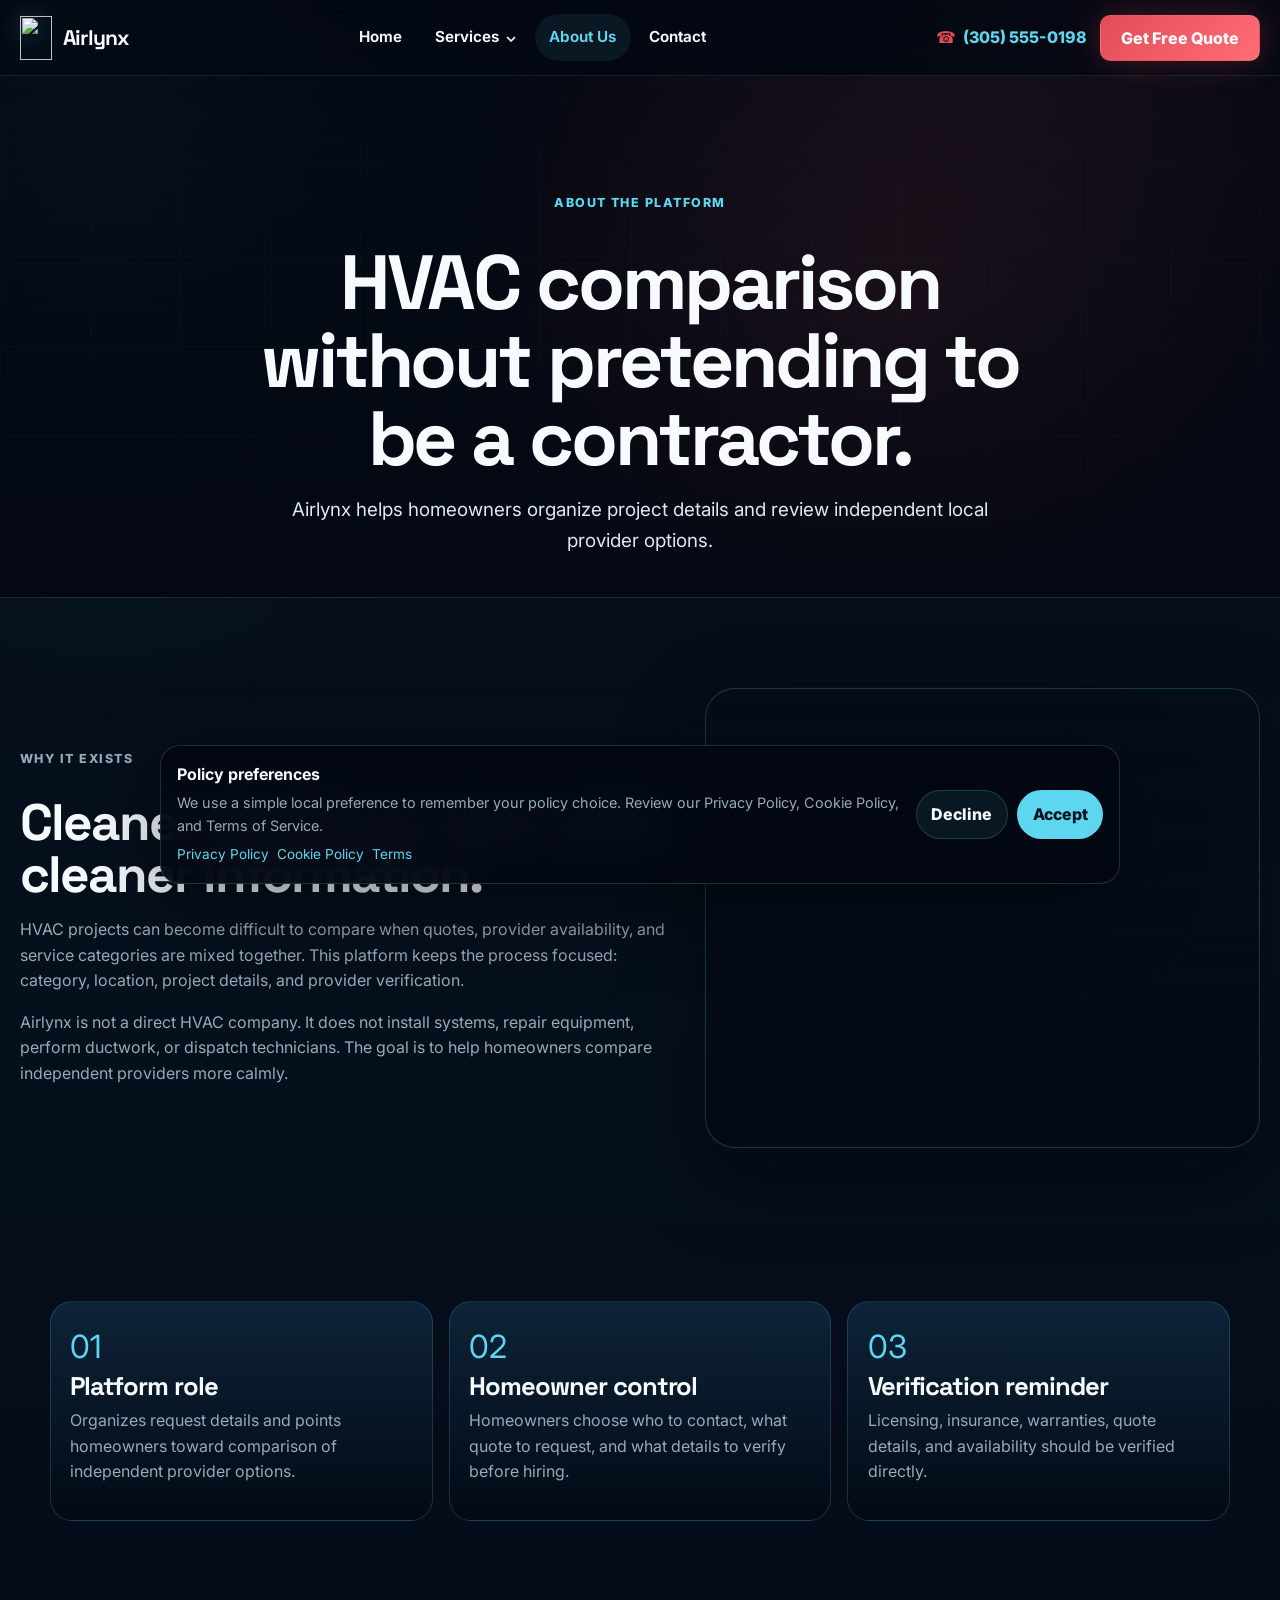
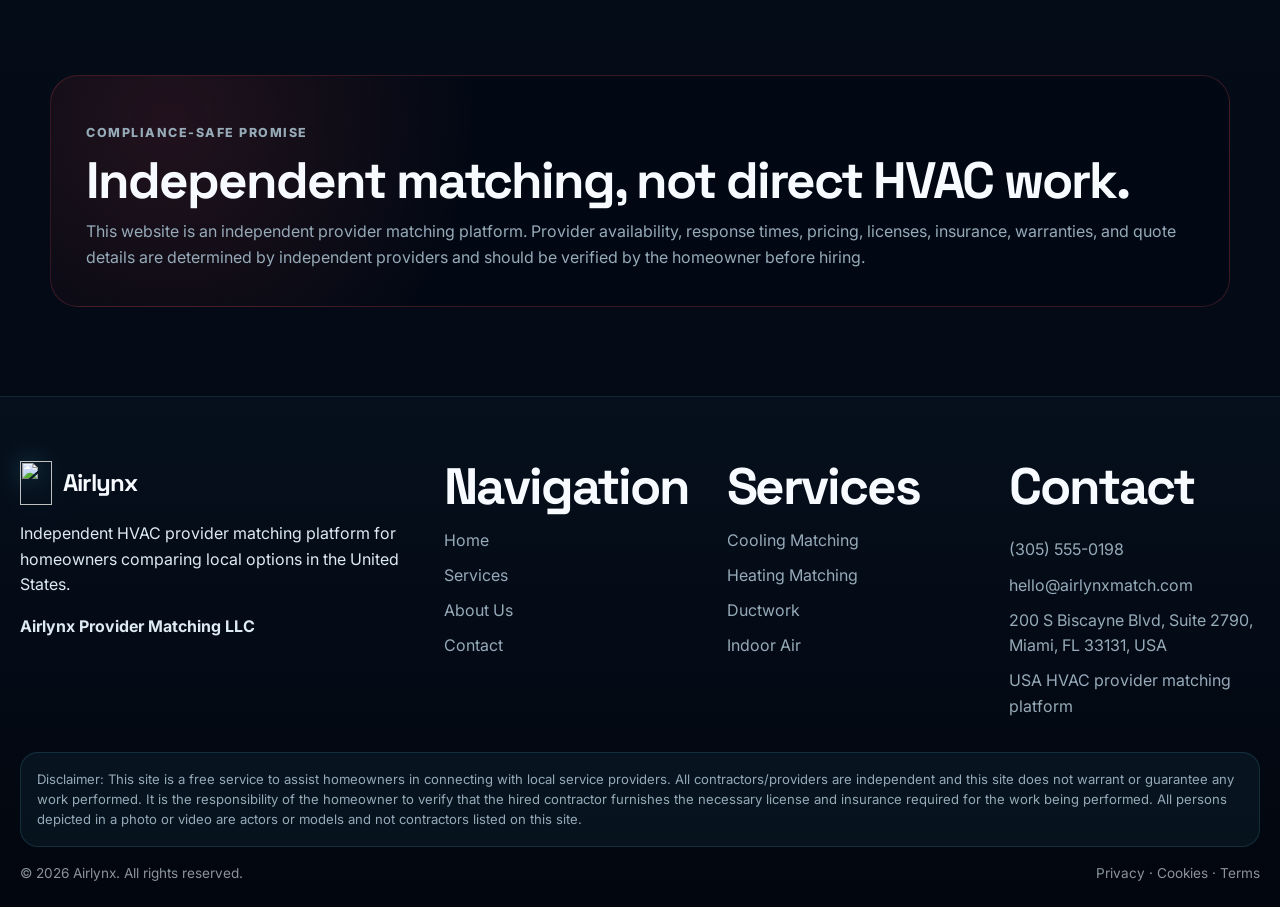
==== about.html @ 3569aa4e "add structure and web" ====
<!doctype html>
<html lang="en">
<head>
  <meta charset="utf-8">
  <meta name="viewport" content="width=device-width, initial-scale=1">
  <meta name="description" content="HVAC provider matching platform.">
  <title>HVAC Provider Matching</title>
  <link rel="icon" type="image/svg+xml" href="./assets/icons/logo-thermometer.svg">
  <link rel="stylesheet" href="./css/style.css">
  <script src="./js/config.js" defer></script>
  <script src="./js/main.js" defer></script>
  <script src="./js/about.js" defer></script>
</head>
<body data-page="about">
  <a class="skip-link" href="#main-content">Skip to main content</a>
  <div data-site-header></div>
  <div data-mobile-menu></div>
  <main id="main-content">

    <section class="page-hero" data-page-hero aria-labelledby="page-title">
      <div class="page-hero-content">
        <p class="kicker">About the platform</p>
        <h1 id="page-title">HVAC comparison without pretending to be a contractor.</h1>
        <p><span data-company-name></span> helps homeowners organize project details and review independent local provider options.</p>
      </div>
    </section>
    <section class="section">
      <div class="container-wide story-grid">
        <div class="story-panel reveal">
          <p class="kicker">Why it exists</p>
          <h2>Cleaner decisions start with cleaner information.</h2>
          <p>HVAC projects can become difficult to compare when quotes, provider availability, and service categories are mixed together. This platform keeps the process focused: category, location, project details, and provider verification.</p>
          <p><span data-company-name></span> is not a direct HVAC company. It does not install systems, repair equipment, perform ductwork, or dispatch technicians. The goal is to help homeowners compare independent providers more calmly.</p>
        </div>
        <div class="story-photo reveal" aria-label="HVAC visual panel"></div>
      </div>
    </section>
    <section class="section section-compact">
      <div class="container model-grid">
        <article class="model-card reveal"><span>01</span><h3>Platform role</h3><p>Organizes request details and points homeowners toward comparison of independent provider options.</p></article>
        <article class="model-card reveal"><span>02</span><h3>Homeowner control</h3><p>Homeowners choose who to contact, what quote to request, and what details to verify before hiring.</p></article>
        <article class="model-card reveal"><span>03</span><h3>Verification reminder</h3><p>Licensing, insurance, warranties, quote details, and availability should be verified directly.</p></article>
      </div>
    </section>
    <section class="section">
      <div class="container safety-note reveal">
        <p class="kicker">Compliance-safe promise</p>
        <h2>Independent matching, not direct HVAC work.</h2>
        <p data-legal-notice></p>
      </div>
    </section>

  </main>
  <div data-site-footer></div>
  <div data-policy-banner></div>
</body>
</html>
---- css/style.css ----
@import url("https://fonts.googleapis.com/css2?family=Inter:wght@400;500;600;700;800&family=Space+Grotesk:wght@500;600;700&display=swap");
@import url("./home.css");
@import url("./services.css");
@import url("./about.css");
@import url("./contact.css");
@import url("./service-page.css");
@import url("./legal.css");

:root {
  --color-bg: #06101D;
  --color-bg-deep: #030812;
  --color-surface: #0A2136;
  --color-card: #102B42;
  --color-heading: #F7FBFF;
  --color-text: #DDEAF2;
  --color-muted: #96AAB8;
  --color-cold: #5ED6F0;
  --color-cold-strong: #2F9DCE;
  --color-fresh: #6EF3D6;
  --color-fresh-strong: #2DD4BF;
  --color-warm: #E14D57;
  --color-warm-strong: #B72E3A;
  --color-warm-soft: #FF8A92;
  --color-border: rgba(94, 214, 240, 0.18);
  --shadow-glow-cold: 0 0 40px rgba(94, 214, 240, 0.32);
  --shadow-glow-warm: 0 0 34px rgba(225, 77, 87, 0.28);
  --container: min(1180px, calc(100vw - 40px));
  --container-wide: min(1380px, calc(100vw - 40px));
  --radius-xl: 28px;
  --radius-lg: 20px;
  --radius-md: 14px;
  --header-height: 76px;
  --font-heading: "Space Grotesk", "Inter", sans-serif;
  --font-body: "Inter", system-ui, -apple-system, BlinkMacSystemFont, "Segoe UI", sans-serif;
}

* { box-sizing: border-box; }
html { scroll-behavior: smooth; overflow-x: hidden; }
body {
  margin: 0;
  min-width: 320px;
  color: var(--color-text);
  background:
    radial-gradient(circle at 8% 10%, rgba(94, 214, 240, 0.12), transparent 28rem),
    radial-gradient(circle at 92% 0%, rgba(225, 77, 87, 0.10), transparent 26rem),
    linear-gradient(180deg, var(--color-bg-deep), var(--color-bg) 36%, #020712 100%);
  font-family: var(--font-body);
  font-size: 16px;
  line-height: 1.6;
  overflow-x: hidden;
}
body.menu-open { overflow: hidden; }
img, svg, video { max-width: 100%; display: block; }
a { color: inherit; text-decoration: none; }
button, input, textarea, select { font: inherit; }
button { cursor: pointer; }
main { min-height: 65vh; }

.container { width: var(--container); margin-inline: auto; }
.container-wide { width: var(--container-wide); margin-inline: auto; }
.section { position: relative; padding-block: clamp(4.2rem, 7vw, 7.8rem); }
.section-compact { padding-block: clamp(3rem, 5vw, 5.2rem); }
.kicker {
  margin: 0 0 0.75rem;
  color: var(--color-cold);
  font-size: 0.78rem;
  font-weight: 800;
  letter-spacing: 0.12em;
  text-transform: uppercase;
}
h1, h2, h3, h4 { color: var(--color-heading); font-family: var(--font-heading); letter-spacing: -0.04em; line-height: 1.02; margin: 0; }
h1 { font-size: clamp(2.5rem, 6vw, 5.8rem); }
h2 { font-size: clamp(2rem, 4vw, 3.8rem); }
h3 { font-size: clamp(1.25rem, 2vw, 1.6rem); }
p { margin: 0; }
.accent, .heading-accent { color: var(--color-cold); text-shadow: 0 0 32px rgba(94, 214, 240, 0.22); }
.warm { color: var(--color-warm); text-shadow: 0 0 28px rgba(225, 77, 87, 0.28); }
.section-head { display: grid; gap: 1rem; max-width: 760px; }
.section-head.center { text-align: center; margin-inline: auto; justify-items: center; }
.section-head p { color: var(--color-muted); max-width: 650px; }

.skip-link {
  position: fixed; left: 1rem; top: 0.75rem; z-index: 9999;
  padding: 0.75rem 1rem; border-radius: 999px; background: var(--color-cold); color: #00111a;
  transform: translateY(-150%); transition: transform 0.2s ease;
}
.skip-link:focus { transform: translateY(0); outline: 3px solid #fff; }
:focus-visible { outline: 3px solid rgba(110,243,214,.8); outline-offset: 4px; }

.btn {
  display: inline-flex; align-items: center; justify-content: center; gap: .6rem;
  min-height: 46px; padding: 0.8rem 1.25rem; border-radius: 10px;
  border: 1px solid transparent; font-weight: 800; line-height: 1; transition: transform .24s ease, border-color .24s ease, background .24s ease, box-shadow .24s ease, color .24s ease;
  white-space: nowrap;
}
.btn:hover { transform: translateY(-2px); }
.btn-primary { color: #03121c; background: linear-gradient(135deg, var(--color-cold), var(--color-fresh)); box-shadow: var(--shadow-glow-cold); }
.btn-primary:hover { box-shadow: 0 0 56px rgba(94, 214, 240, 0.42); }
.btn-warm { color: #fff; background: linear-gradient(135deg, var(--color-warm), #ff6d76); box-shadow: var(--shadow-glow-warm); }
.btn-ghost { color: var(--color-heading); border-color: rgba(94,214,240,.48); background: rgba(3, 8, 18, .36); }
.btn-ghost:hover { background: rgba(94,214,240,.12); border-color: var(--color-cold); }

.site-header {
  position: sticky; inset-block-start: 0; z-index: 1000; height: var(--header-height);
  background: rgba(3, 8, 18, 0.82); backdrop-filter: blur(22px); border-bottom: 1px solid rgba(94, 214, 240, 0.12);
}
.header-inner { width: var(--container-wide); height: 100%; margin-inline: auto; display: flex; align-items: center; justify-content: space-between; gap: 1rem; }
.logo-link { display: inline-flex; align-items: center; gap: .7rem; font-family: var(--font-heading); font-size: 1.32rem; font-weight: 700; letter-spacing: -0.04em; color: var(--color-heading); min-width: max-content; }
.logo-link img { width: 32px; height: 44px; filter: drop-shadow(0 0 12px rgba(94,214,240,.32)); }
.desktop-nav { display: flex; align-items: center; gap: .25rem; }
.nav-link, .dropdown-trigger {
  display: inline-flex; align-items: center; gap: .35rem; min-height: 42px; padding: .7rem .9rem; border: 0; background: transparent; color: var(--color-heading); border-radius: 999px; font-size: .95rem; font-weight: 650;
}
.nav-link:hover, .nav-link.is-active, .dropdown-trigger:hover, .nav-dropdown:focus-within .dropdown-trigger { color: var(--color-cold); background: rgba(94,214,240,.08); }
.nav-dropdown { position: relative; padding-block: .75rem; }
.nav-dropdown-menu {
  position: absolute; left: 0; top: calc(100% - .35rem); width: min(360px, 92vw); padding: .8rem;
  border: 1px solid rgba(94,214,240,.18); border-radius: 18px; background: rgba(4, 13, 25, .96); box-shadow: 0 28px 70px rgba(0,0,0,.45), var(--shadow-glow-cold);
  opacity: 0; visibility: hidden; transform: translateY(8px); transition: .2s ease; pointer-events: none;
}
.nav-dropdown:hover .nav-dropdown-menu, .nav-dropdown:focus-within .nav-dropdown-menu { opacity: 1; visibility: visible; transform: translateY(0); pointer-events: auto; }
.dropdown-service { display: grid; gap: .25rem; padding: .85rem; border-radius: 14px; border: 1px solid transparent; }
.dropdown-service:hover, .dropdown-service:focus-visible { background: rgba(94,214,240,.08); border-color: rgba(94,214,240,.18); }
.dropdown-service strong { color: var(--color-heading); font-size: .95rem; }
.dropdown-service span { color: var(--color-muted); font-size: .84rem; line-height: 1.35; }
.header-actions { display: flex; align-items: center; gap: .8rem; }
.header-phone { display: inline-flex; align-items: center; gap: .45rem; color: var(--color-cold); font-weight: 800; }
.header-phone .phone-icon { color: var(--color-warm); }
.menu-toggle { display: none; inline-size: 46px; block-size: 46px; border-radius: 12px; border: 1px solid rgba(94,214,240,.22); background: rgba(94,214,240,.08); color: var(--color-heading); }
.menu-toggle span { display: block; width: 20px; height: 2px; background: currentColor; margin: 5px auto; border-radius: 99px; }

.mobile-panel {
  position: fixed; inset: 0; z-index: 1200; display: grid; grid-template-rows: auto 1fr; padding: 1rem;
  background: radial-gradient(circle at 80% 20%, rgba(225,77,87,.16), transparent 22rem), rgba(3,8,18,.98);
  transform: translateX(100%); transition: transform .34s cubic-bezier(.22,.61,.36,1); visibility: hidden;
}
.mobile-panel.is-open { transform: translateX(0); visibility: visible; }
.mobile-panel-head { display: flex; justify-content: space-between; align-items: center; gap: 1rem; }
.mobile-close { width: 48px; height: 48px; border-radius: 14px; border: 1px solid rgba(94,214,240,.22); color: var(--color-heading); background: rgba(94,214,240,.08); font-size: 1.6rem; }
.mobile-panel-body { width: min(620px, 100%); margin-inline: auto; display: grid; gap: 1rem; align-content: center; padding: 1rem 0 2rem; }
.mobile-nav, .mobile-services { display: grid; gap: .55rem; }
.mobile-nav a, .mobile-services a, .mobile-contact a { padding: .9rem 1rem; border-radius: 16px; background: rgba(94,214,240,.07); border: 1px solid rgba(94,214,240,.14); color: var(--color-heading); font-weight: 750; }
.mobile-services-title { color: var(--color-cold); font-weight: 800; letter-spacing: .08em; text-transform: uppercase; font-size: .78rem; }
.mobile-contact { display: grid; gap: .55rem; }
.mobile-note { color: var(--color-muted); font-size: .85rem; }

.page-hero {
  position: relative; min-height: clamp(420px, 58vh, 620px); display: grid; place-items: center; overflow: hidden; border-bottom: 1px solid rgba(94,214,240,.16);
  background: var(--hero-image, linear-gradient(135deg, #06101D, #102B42)); background-size: cover; background-position: center;
}
.page-hero::before { content: ""; position: absolute; inset: 0; background: linear-gradient(180deg, rgba(3,8,18,.42), rgba(3,8,18,.88)), radial-gradient(circle at 70% 45%, rgba(225,77,87,.25), transparent 28rem); }
.page-hero::after { content: ""; position: absolute; inset: 0; background-image: linear-gradient(90deg, rgba(94,214,240,.10) 1px, transparent 1px), linear-gradient(rgba(94,214,240,.08) 1px, transparent 1px); background-size: 90px 90px; mask-image: linear-gradient(180deg, transparent, #000 35%, transparent); opacity: .28; }
.page-hero-content { position: relative; z-index: 1; width: min(860px, calc(100vw - 40px)); text-align: center; display: grid; justify-items: center; gap: 1.1rem; padding-top: var(--header-height); }
.page-hero-content p:not(.kicker) { max-width: 720px; color: var(--color-text); font-size: clamp(1rem, 2vw, 1.18rem); }

.footer { position: relative; border-top: 1px solid rgba(94,214,240,.16); background: linear-gradient(180deg, rgba(6,16,29,.94), #02060e); padding: clamp(3rem,5vw,5rem) 0 1.4rem; }
.footer-grid { display: grid; grid-template-columns: 1.25fr .8fr .8fr .8fr; gap: 2rem; }
.footer-brand { display: grid; gap: 1rem; align-content: start; }
.footer-brand .logo-link { font-size: 1.5rem; }
.footer-title { color: var(--color-heading); font-family: var(--font-heading); margin-bottom: .9rem; }
.footer-links { display: grid; gap: .6rem; }
.footer-links a, .footer-contact a { color: var(--color-muted); }
.footer-links a:hover, .footer-contact a:hover { color: var(--color-cold); }
.footer-contact { display: grid; gap: .6rem; color: var(--color-muted); }
.disclaimer-box { margin-top: 2rem; padding: 1rem; border-radius: 18px; border: 1px solid rgba(94,214,240,.14); background: rgba(94,214,240,.055); color: var(--color-muted); font-size: .82rem; line-height: 1.55; }
.footer-bottom { margin-top: 1rem; display: flex; justify-content: space-between; gap: 1rem; color: rgba(221,234,242,.62); font-size: .85rem; }

.policy-banner {
  position: fixed; inset-inline: 1rem; bottom: 1rem; z-index: 1300; width: min(960px, calc(100vw - 2rem)); margin-inline: auto;
  display: none; gap: 1rem; align-items: center; justify-content: space-between; padding: 1rem; border: 1px solid rgba(94,214,240,.2); border-radius: 20px;
  background: rgba(3,8,18,.94); backdrop-filter: blur(18px); box-shadow: 0 24px 80px rgba(0,0,0,.46);
}
.policy-banner.is-visible { display: flex; }
.policy-banner p { color: var(--color-muted); font-size: .9rem; }
.policy-banner strong { display: block; color: var(--color-heading); margin-bottom: .2rem; }
.policy-links { display: inline-flex; flex-wrap: wrap; gap: .5rem; margin-top: .45rem; }
.policy-links a { color: var(--color-cold); font-size: .85rem; }
.policy-actions { display: flex; gap: .6rem; flex-shrink: 0; }
.policy-actions button { border: 1px solid rgba(94,214,240,.2); border-radius: 999px; padding: .65rem .9rem; color: var(--color-heading); background: rgba(94,214,240,.08); font-weight: 800; }
.policy-actions button[data-policy-accept] { color: #03121c; background: var(--color-cold); }

.form-card { border: 1px solid rgba(94,214,240,.18); border-radius: var(--radius-xl); background: linear-gradient(180deg, rgba(16,43,66,.88), rgba(5,15,29,.88)); box-shadow: 0 22px 70px rgba(0,0,0,.32); padding: clamp(1.1rem, 2vw, 1.5rem); }
.match-form { display: grid; gap: .85rem; }
.form-grid { display: grid; grid-template-columns: repeat(2, minmax(0,1fr)); gap: .85rem; }
.form-field { display: grid; gap: .35rem; }
.form-field.full { grid-column: 1 / -1; }
.form-field label { color: var(--color-heading); font-size: .82rem; font-weight: 750; }
.form-field input, .form-field select, .form-field textarea {
  width: 100%; min-height: 46px; border: 1px solid rgba(94,214,240,.2); border-radius: 13px; background: rgba(3,8,18,.52); color: var(--color-heading); padding: .78rem .9rem; outline: 0; transition: border-color .2s ease, box-shadow .2s ease, background .2s ease;
}
.form-field textarea { resize: vertical; min-height: 92px; max-height: 150px; }
.form-field input:focus, .form-field select:focus, .form-field textarea:focus { border-color: var(--color-cold); box-shadow: 0 0 0 4px rgba(94,214,240,.12); }
.form-field select option { color: #07111f; }
.field-error { min-height: 1rem; color: var(--color-warm-soft); font-size: .78rem; }
.check-field { display: flex; align-items: flex-start; gap: .7rem; color: var(--color-muted); font-size: .86rem; }
.check-field input { position: absolute; opacity: 0; inline-size: 1px; block-size: 1px; }
.custom-check { margin-top: .12rem; width: 20px; height: 20px; border-radius: 6px; border: 1px solid rgba(94,214,240,.4); background: rgba(3,8,18,.55); flex: 0 0 auto; display: grid; place-items: center; }
.check-field input:checked + .custom-check { background: linear-gradient(135deg, var(--color-cold), var(--color-fresh)); border-color: transparent; }
.check-field input:checked + .custom-check::after { content: ""; width: 9px; height: 5px; border-left: 2px solid #03121c; border-bottom: 2px solid #03121c; transform: rotate(-45deg) translateY(-1px); }
.form-message { display: none; border-radius: 14px; padding: .85rem; background: rgba(110,243,214,.1); border: 1px solid rgba(110,243,214,.25); color: var(--color-fresh); font-weight: 700; }
.form-message.is-visible { display: block; }
.form-note { color: var(--color-muted); font-size: .8rem; line-height: 1.5; }

.faq-list { display: grid; gap: .85rem; }
.faq-item { border: 1px solid rgba(94,214,240,.16); border-radius: 18px; overflow: clip; background: rgba(16,43,66,.48); }
.faq-question { width: 100%; display: flex; justify-content: space-between; gap: 1rem; padding: 1rem; background: transparent; border: 0; color: var(--color-heading); text-align: left; font-weight: 800; }
.faq-question span:last-child { color: var(--color-cold); font-size: 1.35rem; line-height: 1; }
.faq-answer { display: grid; grid-template-rows: 0fr; transition: grid-template-rows .24s ease; }
.faq-answer > div { overflow: hidden; color: var(--color-muted); padding: 0 1rem; }
.faq-item.is-open .faq-answer { grid-template-rows: 1fr; }
.faq-item.is-open .faq-answer > div { padding-bottom: 1rem; }

.icon { width: 1.25rem; height: 1.25rem; stroke: currentColor; fill: none; stroke-width: 2; stroke-linecap: round; stroke-linejoin: round; }
.reveal { opacity: 0; transform: translateY(18px); transition: .6s ease; }
.reveal.is-visible { opacity: 1; transform: translateY(0); }

@media (max-width: 1080px) {
  .desktop-nav { display: none; }
  .menu-toggle { display: inline-block; }
  .header-phone { font-size: .92rem; }
  .header-actions .btn { display: none; }
  .footer-grid { grid-template-columns: 1fr 1fr; }
}
@media (max-width: 720px) {
  :root { --header-height: 66px; --container: min(100% - 28px, 1180px); --container-wide: min(100% - 28px, 1380px); }
  .logo-link { font-size: 1.1rem; }
  .logo-link img { width: 26px; height: 36px; }
  .header-phone { font-size: 0; gap: 0; width: 44px; height: 44px; border-radius: 12px; justify-content: center; background: rgba(225,77,87,.12); }
  .header-phone .phone-icon { font-size: 1rem; }
  .page-hero { min-height: 420px; }
  .form-grid { grid-template-columns: 1fr; }
  .footer-grid { grid-template-columns: 1fr; }
  .footer-bottom { flex-direction: column; }
  .policy-banner { align-items: stretch; flex-direction: column; }
  .policy-actions { width: 100%; }
  .policy-actions button { flex: 1; }
}
@media (prefers-reduced-motion: reduce) {
  *, *::before, *::after { animation-duration: 0.001ms !important; animation-iteration-count: 1 !important; scroll-behavior: auto !important; transition-duration: 0.001ms !important; }
}
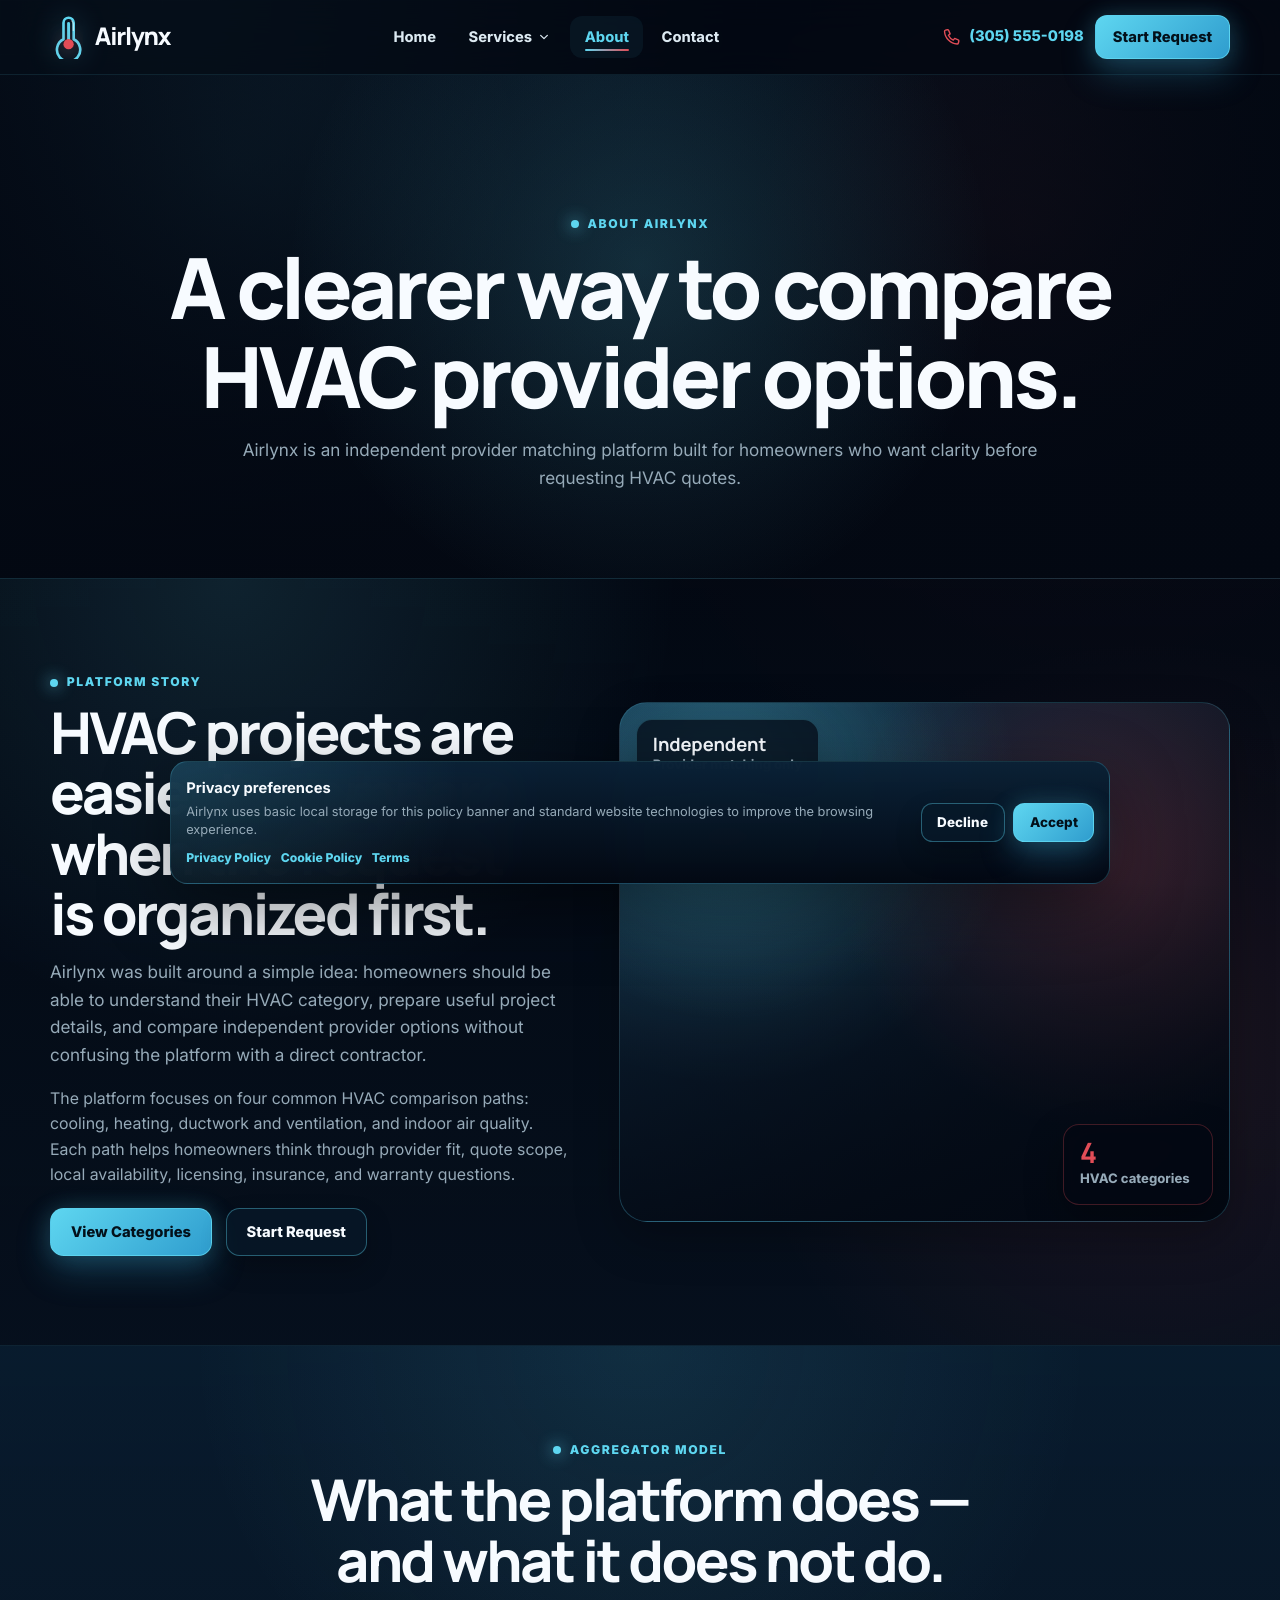
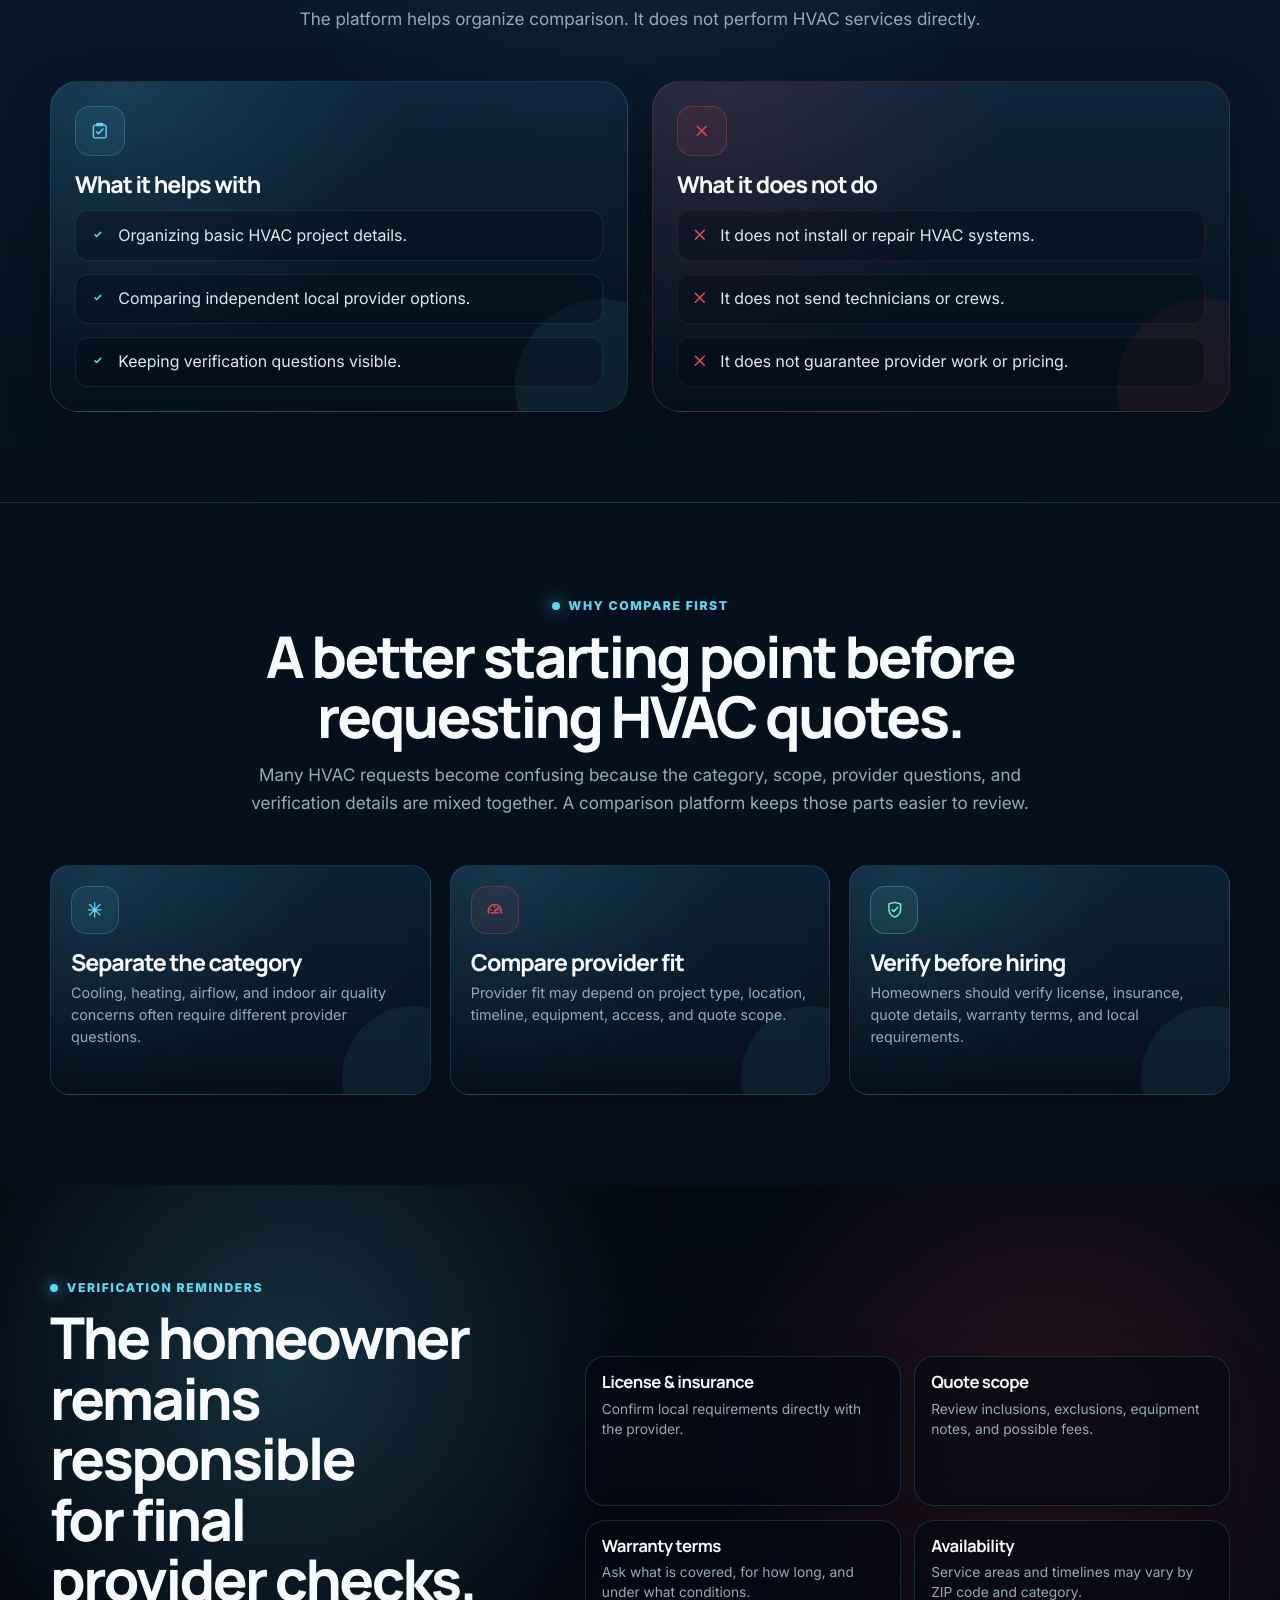
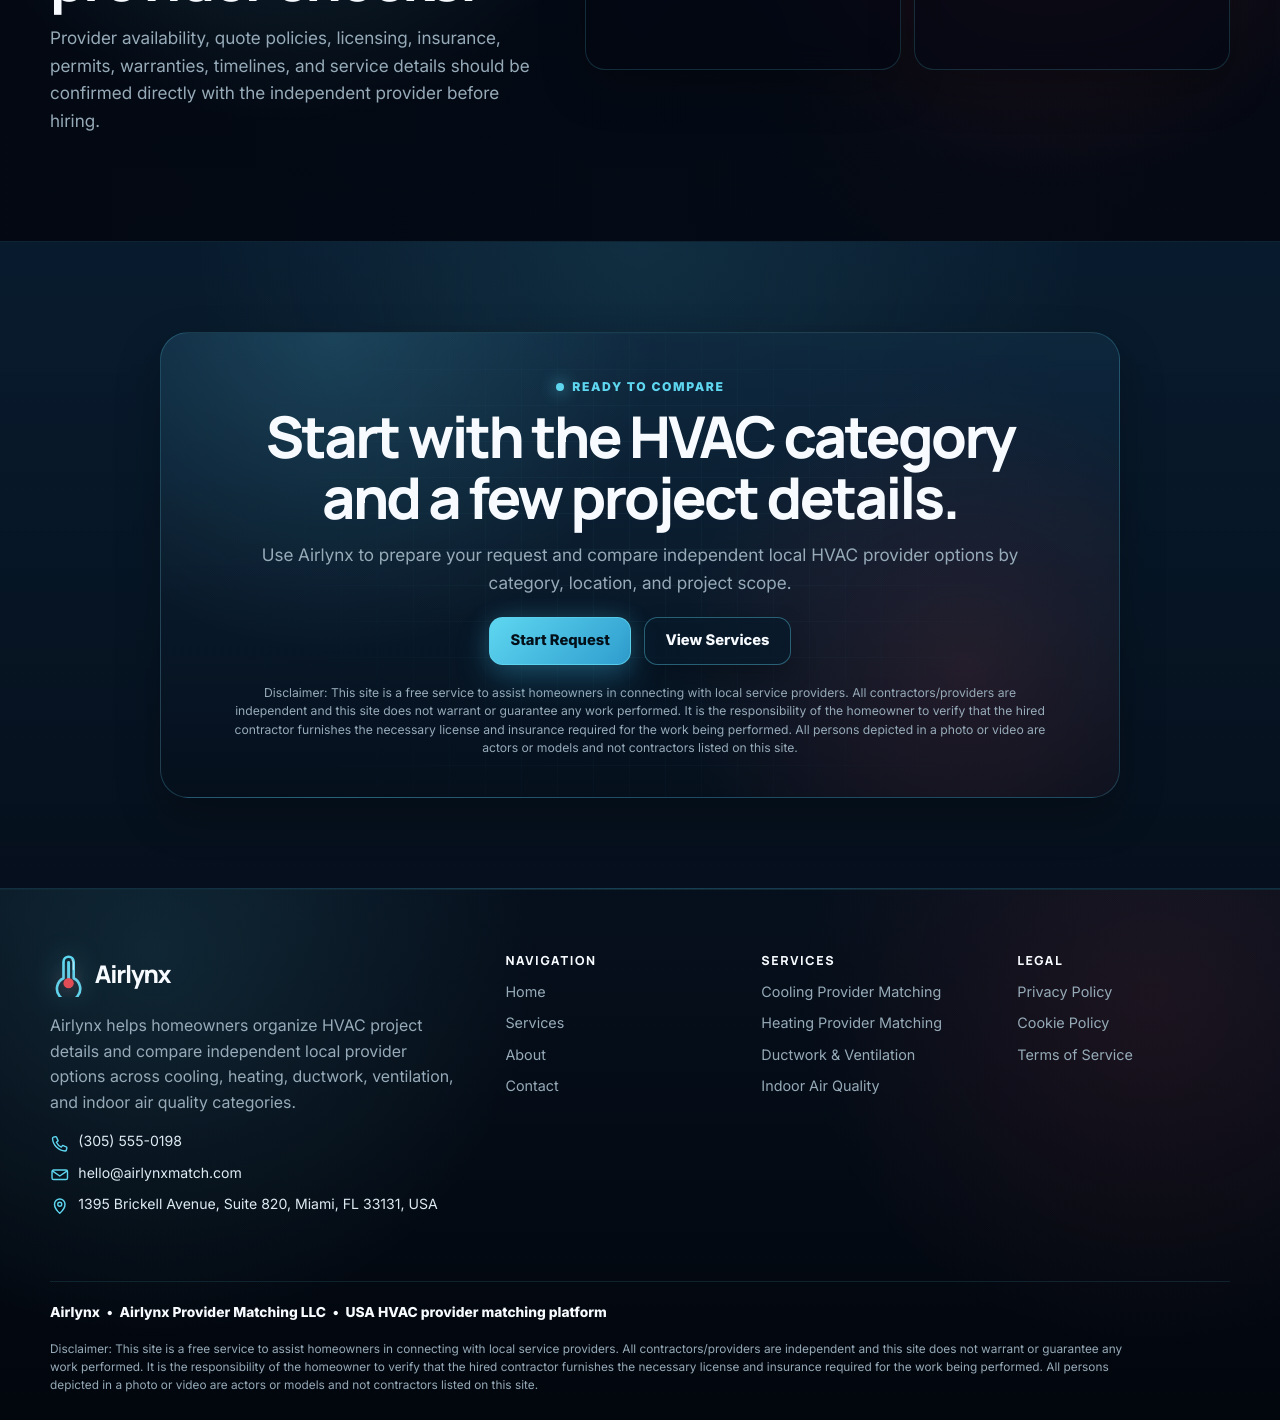
==== commit 8fd7ed00: "update structure" ====
--- a/about.html
+++ b/about.html
@@ -1,57 +1,307 @@
-<!doctype html>
+<!DOCTYPE html>
 <html lang="en">
+
 <head>
-  <meta charset="utf-8">
-  <meta name="viewport" content="width=device-width, initial-scale=1">
-  <meta name="description" content="HVAC provider matching platform.">
-  <title>HVAC Provider Matching</title>
-  <link rel="icon" type="image/svg+xml" href="./assets/icons/logo-thermometer.svg">
+  <meta charset="UTF-8">
+  <meta name="viewport" content="width=device-width, initial-scale=1.0">
+  <title>About HVAC Provider Matching Platform</title>
+  <meta name="description"
+    content="Learn how this independent HVAC provider matching platform helps homeowners organize project details and compare local provider options.">
+
+  <link rel="icon" type="image/svg+xml" href="./assets/icons/favicon.svg">
+  <link rel="icon" href="./assets/icons/favicon.ico" sizes="any">
+  <link rel="apple-touch-icon" href="./assets/icons/apple-touch-icon.png">
+
   <link rel="stylesheet" href="./css/style.css">
-  <script src="./js/config.js" defer></script>
-  <script src="./js/main.js" defer></script>
-  <script src="./js/about.js" defer></script>
 </head>
-<body data-page="about">
-  <a class="skip-link" href="#main-content">Skip to main content</a>
+
+<body class="about-page">
+  <a class="skip-link" href="#main">Skip to content</a>
+
   <div data-site-header></div>
-  <div data-mobile-menu></div>
-  <main id="main-content">
-
-    <section class="page-hero" data-page-hero aria-labelledby="page-title">
-      <div class="page-hero-content">
-        <p class="kicker">About the platform</p>
-        <h1 id="page-title">HVAC comparison without pretending to be a contractor.</h1>
-        <p><span data-company-name></span> helps homeowners organize project details and review independent local provider options.</p>
-      </div>
-    </section>
-    <section class="section">
-      <div class="container-wide story-grid">
-        <div class="story-panel reveal">
-          <p class="kicker">Why it exists</p>
-          <h2>Cleaner decisions start with cleaner information.</h2>
-          <p>HVAC projects can become difficult to compare when quotes, provider availability, and service categories are mixed together. This platform keeps the process focused: category, location, project details, and provider verification.</p>
-          <p><span data-company-name></span> is not a direct HVAC company. It does not install systems, repair equipment, perform ductwork, or dispatch technicians. The goal is to help homeowners compare independent providers more calmly.</p>
-        </div>
-        <div class="story-photo reveal" aria-label="HVAC visual panel"></div>
-      </div>
-    </section>
-    <section class="section section-compact">
-      <div class="container model-grid">
-        <article class="model-card reveal"><span>01</span><h3>Platform role</h3><p>Organizes request details and points homeowners toward comparison of independent provider options.</p></article>
-        <article class="model-card reveal"><span>02</span><h3>Homeowner control</h3><p>Homeowners choose who to contact, what quote to request, and what details to verify before hiring.</p></article>
-        <article class="model-card reveal"><span>03</span><h3>Verification reminder</h3><p>Licensing, insurance, warranties, quote details, and availability should be verified directly.</p></article>
-      </div>
-    </section>
-    <section class="section">
-      <div class="container safety-note reveal">
-        <p class="kicker">Compliance-safe promise</p>
-        <h2>Independent matching, not direct HVAC work.</h2>
-        <p data-legal-notice></p>
-      </div>
-    </section>
-
+
+  <main id="main">
+    <!-- PAGE HERO -->
+    <section class="page-hero" data-page-hero="about" aria-labelledby="about-hero-title">
+      <div class="page-hero-media" aria-hidden="true">
+        <img src="./assets/images/about-hero.jpg" alt="" data-page-hero-image>
+      </div>
+
+      <div class="container">
+        <div class="page-hero-content">
+          <p class="section-kicker" data-page-hero-kicker>About</p>
+          <h1 id="about-hero-title" data-page-hero-title>
+            A clearer way to compare HVAC provider options.
+          </h1>
+          <p class="section-text" data-page-hero-text>
+            An independent provider matching platform built for homeowners who want clarity before requesting HVAC
+            quotes.
+          </p>
+        </div>
+      </div>
+    </section>
+
+    <!-- STORY -->
+    <section class="about-story section section-deep" aria-labelledby="about-story-title">
+      <div class="container about-story-grid">
+        <div class="about-story-copy">
+          <p class="section-kicker">Platform story</p>
+          <h2 class="section-title" id="about-story-title">
+            HVAC projects are easier to compare when the request is organized first.
+          </h2>
+          <p class="section-text">
+            <span data-company-name></span> was built around a simple idea: homeowners should be able to understand
+            their HVAC category, prepare useful project details, and compare independent provider options without
+            confusing the platform with a direct contractor.
+          </p>
+          <p>
+            The platform focuses on four common HVAC comparison paths: cooling, heating, ductwork and ventilation, and
+            indoor air quality. Each path helps homeowners think through provider fit, quote scope, local availability,
+            licensing, insurance, and warranty questions.
+          </p>
+
+          <div class="about-story-actions">
+            <a class="btn btn-primary" href="services.html">View Categories</a>
+            <a class="btn btn-secondary" href="contact.html">Start Request</a>
+          </div>
+        </div>
+
+        <div class="about-story-panel image-panel">
+          <img src="./assets/images/about-hvac.jpg" alt="" loading="lazy">
+
+          <div class="about-story-badge about-story-badge-top">
+            <strong>Independent</strong>
+            <span>Provider matching only</span>
+          </div>
+
+          <div class="about-story-badge about-story-badge-bottom">
+            <strong>4</strong>
+            <span>HVAC categories</span>
+          </div>
+        </div>
+      </div>
+    </section>
+
+    <!-- MODEL -->
+    <section class="about-model section section-surface" aria-labelledby="about-model-title">
+      <div class="container">
+        <div class="section-header">
+          <p class="section-kicker">Aggregator model</p>
+          <h2 class="section-title" id="about-model-title">
+            What the platform does — and what it does not do.
+          </h2>
+          <p class="section-text">
+            The platform helps organize comparison. It does not perform HVAC services directly.
+          </p>
+        </div>
+
+        <div class="about-model-grid">
+          <article class="about-model-card about-model-card-positive">
+            <span class="about-model-icon" aria-hidden="true">
+              <svg class="ui-icon" viewBox="0 0 24 24">
+                <path d="M9 4.7h6M9.5 3h5a1.5 1.5 0 0 1 1.5 1.5v1.1H8V4.5A1.5 1.5 0 0 1 9.5 3Z" fill="none"
+                  stroke="currentColor" stroke-width="1.7" stroke-linejoin="round" />
+                <path
+                  d="M7.2 5.2H5.9a1.7 1.7 0 0 0-1.7 1.7v12.2a1.7 1.7 0 0 0 1.7 1.7h12.2a1.7 1.7 0 0 0 1.7-1.7V6.9a1.7 1.7 0 0 0-1.7-1.7h-1.3"
+                  fill="none" stroke="currentColor" stroke-width="1.7" stroke-linejoin="round" />
+                <path d="m8.1 13.25 2.35 2.35 5.45-5.75" fill="none" stroke="currentColor" stroke-width="1.9"
+                  stroke-linecap="round" stroke-linejoin="round" />
+              </svg>
+            </span>
+            <h3>What it helps with</h3>
+            <ul class="clean-list">
+              <li>
+                <svg class="ui-icon" viewBox="0 0 24 24" aria-hidden="true">
+                  <path d="m8.7 12.1 2.05 2.05 4.75-5.05" fill="none" stroke="currentColor" stroke-width="1.9"
+                    stroke-linecap="round" stroke-linejoin="round" />
+                </svg>
+                <span>Organizing basic HVAC project details.</span>
+              </li>
+              <li>
+                <svg class="ui-icon" viewBox="0 0 24 24" aria-hidden="true">
+                  <path d="m8.7 12.1 2.05 2.05 4.75-5.05" fill="none" stroke="currentColor" stroke-width="1.9"
+                    stroke-linecap="round" stroke-linejoin="round" />
+                </svg>
+                <span>Comparing independent local provider options.</span>
+              </li>
+              <li>
+                <svg class="ui-icon" viewBox="0 0 24 24" aria-hidden="true">
+                  <path d="m8.7 12.1 2.05 2.05 4.75-5.05" fill="none" stroke="currentColor" stroke-width="1.9"
+                    stroke-linecap="round" stroke-linejoin="round" />
+                </svg>
+                <span>Keeping verification questions visible.</span>
+              </li>
+            </ul>
+          </article>
+
+          <article class="about-model-card about-model-card-negative">
+            <span class="about-model-icon" aria-hidden="true">
+              <svg class="ui-icon" viewBox="0 0 24 24">
+                <path d="M6.5 6.5 17.5 17.5M17.5 6.5 6.5 17.5" fill="none" stroke="currentColor" stroke-width="1.9"
+                  stroke-linecap="round" />
+              </svg>
+            </span>
+            <h3>What it does not do</h3>
+            <ul class="clean-list">
+              <li>
+                <svg class="ui-icon" viewBox="0 0 24 24" aria-hidden="true">
+                  <path d="M6.5 6.5 17.5 17.5M17.5 6.5 6.5 17.5" fill="none" stroke="currentColor" stroke-width="1.9"
+                    stroke-linecap="round" />
+                </svg>
+                <span>It does not install or repair HVAC systems.</span>
+              </li>
+              <li>
+                <svg class="ui-icon" viewBox="0 0 24 24" aria-hidden="true">
+                  <path d="M6.5 6.5 17.5 17.5M17.5 6.5 6.5 17.5" fill="none" stroke="currentColor" stroke-width="1.9"
+                    stroke-linecap="round" />
+                </svg>
+                <span>It does not send technicians or crews.</span>
+              </li>
+              <li>
+                <svg class="ui-icon" viewBox="0 0 24 24" aria-hidden="true">
+                  <path d="M6.5 6.5 17.5 17.5M17.5 6.5 6.5 17.5" fill="none" stroke="currentColor" stroke-width="1.9"
+                    stroke-linecap="round" />
+                </svg>
+                <span>It does not guarantee provider work or pricing.</span>
+              </li>
+            </ul>
+          </article>
+        </div>
+      </div>
+    </section>
+
+    <!-- WHY HOMEOWNERS USE IT -->
+    <section class="about-why section" aria-labelledby="about-why-title">
+      <div class="container">
+        <div class="section-header">
+          <p class="section-kicker">Why compare first</p>
+          <h2 class="section-title" id="about-why-title">
+            A better starting point before requesting HVAC quotes.
+          </h2>
+          <p class="section-text">
+            Many HVAC requests become confusing because the category, scope, provider questions, and verification
+            details are mixed together. A comparison platform keeps those parts easier to review.
+          </p>
+        </div>
+
+        <div class="about-why-grid">
+          <article class="about-why-card">
+            <span class="about-why-icon" aria-hidden="true">
+              <svg class="ui-icon" viewBox="0 0 24 24">
+                <path d="M12 2.8v18.4M5.6 5.6l12.8 12.8M18.4 5.6 5.6 18.4M4 12h16" fill="none" stroke="currentColor"
+                  stroke-width="1.55" stroke-linecap="round" />
+              </svg>
+            </span>
+            <h3>Separate the category</h3>
+            <p>
+              Cooling, heating, airflow, and indoor air quality concerns often require different provider questions.
+            </p>
+          </article>
+
+          <article class="about-why-card">
+            <span class="about-why-icon" aria-hidden="true">
+              <svg class="ui-icon" viewBox="0 0 24 24">
+                <path d="M4.2 15.8a8.1 8.1 0 1 1 15.6 0" fill="none" stroke="currentColor" stroke-width="1.85"
+                  stroke-linecap="round" />
+                <path d="M12 13.7l4.05-4.05" fill="none" stroke="currentColor" stroke-width="1.9"
+                  stroke-linecap="round" />
+                <path d="M7.2 15.8h9.6M6.1 12.1h1.5M16.4 12.1h1.5M12 7.3v1.5" fill="none" stroke="currentColor"
+                  stroke-width="1.6" stroke-linecap="round" />
+              </svg>
+            </span>
+            <h3>Compare provider fit</h3>
+            <p>
+              Provider fit may depend on project type, location, timeline, equipment, access, and quote scope.
+            </p>
+          </article>
+
+          <article class="about-why-card">
+            <span class="about-why-icon" aria-hidden="true">
+              <svg class="ui-icon" viewBox="0 0 24 24">
+                <path d="M12 2.9 19.2 5v5.95c0 4.58-2.95 8.42-7.2 10.15-4.25-1.73-7.2-5.57-7.2-10.15V5L12 2.9Z"
+                  fill="none" stroke="currentColor" stroke-width="1.8" stroke-linejoin="round" />
+                <path d="m8.7 12.1 2.05 2.05 4.75-5.05" fill="none" stroke="currentColor" stroke-width="1.9"
+                  stroke-linecap="round" stroke-linejoin="round" />
+              </svg>
+            </span>
+            <h3>Verify before hiring</h3>
+            <p>
+              Homeowners should verify license, insurance, quote details, warranty terms, and local requirements.
+            </p>
+          </article>
+        </div>
+      </div>
+    </section>
+
+    <!-- VISUAL VERIFICATION STRIP -->
+    <section class="about-verification section section-deep" aria-labelledby="about-verification-title">
+      <div class="about-verification-bg" aria-hidden="true">
+        <img src="./assets/images/hvac-benefits-bg.jpg" alt="" loading="lazy">
+      </div>
+
+      <div class="container about-verification-grid">
+        <div class="about-verification-copy">
+          <p class="section-kicker">Verification reminders</p>
+          <h2 class="section-title" id="about-verification-title">
+            The homeowner remains responsible for final provider checks.
+          </h2>
+          <p class="section-text">
+            Provider availability, quote policies, licensing, insurance, permits, warranties, timelines, and service
+            details should be confirmed directly with the independent provider before hiring.
+          </p>
+        </div>
+
+        <div class="about-verification-list">
+          <article>
+            <strong>License & insurance</strong>
+            <span>Confirm local requirements directly with the provider.</span>
+          </article>
+
+          <article>
+            <strong>Quote scope</strong>
+            <span>Review inclusions, exclusions, equipment notes, and possible fees.</span>
+          </article>
+
+          <article>
+            <strong>Warranty terms</strong>
+            <span>Ask what is covered, for how long, and under what conditions.</span>
+          </article>
+
+          <article>
+            <strong>Availability</strong>
+            <span>Service areas and timelines may vary by ZIP code and category.</span>
+          </article>
+        </div>
+      </div>
+    </section>
+
+    <!-- CTA -->
+    <section class="about-cta section section-surface" aria-labelledby="about-cta-title">
+      <div class="container about-cta-box">
+        <p class="section-kicker">Ready to compare</p>
+        <h2 class="section-title" id="about-cta-title">
+          Start with the HVAC category and a few project details.
+        </h2>
+        <p class="section-text">
+          Use <span data-company-name></span> to prepare your request and compare independent local HVAC provider
+          options by category, location, and project scope.
+        </p>
+
+        <div class="about-cta-actions">
+          <a class="btn btn-primary" href="contact.html">Start Request</a>
+          <a class="btn btn-secondary" href="services.html">View Services</a>
+        </div>
+
+        <p class="about-cta-note" data-disclaimer></p>
+      </div>
+    </section>
   </main>
+
   <div data-site-footer></div>
-  <div data-policy-banner></div>
+
+  <script src="./js/config.js"></script>
+  <script src="./js/main.js"></script>
+  <script src="./js/about.js"></script>
 </body>
-</html>
+
+</html>
--- a/css/style.css
+++ b/css/style.css
@@ -1,4 +1,5 @@
-@import url("https://fonts.googleapis.com/css2?family=Inter:wght@400;500;600;700;800&family=Space+Grotesk:wght@500;600;700&display=swap");
+@import url("https://fonts.googleapis.com/css2?family=Inter:wght@400;500;600;700;800&family=Manrope:wght@500;600;700;800&display=swap");
+
 @import url("./home.css");
 @import url("./services.css");
 @import url("./about.css");
@@ -11,230 +12,1790 @@
   --color-bg-deep: #030812;
   --color-surface: #0A2136;
   --color-card: #102B42;
+
   --color-heading: #F7FBFF;
   --color-text: #DDEAF2;
   --color-muted: #96AAB8;
+
   --color-cold: #5ED6F0;
   --color-cold-strong: #2F9DCE;
+
   --color-fresh: #6EF3D6;
   --color-fresh-strong: #2DD4BF;
+
   --color-warm: #E14D57;
   --color-warm-strong: #B72E3A;
   --color-warm-soft: #FF8A92;
+
   --color-border: rgba(94, 214, 240, 0.18);
-  --shadow-glow-cold: 0 0 40px rgba(94, 214, 240, 0.32);
-  --shadow-glow-warm: 0 0 34px rgba(225, 77, 87, 0.28);
-  --container: min(1180px, calc(100vw - 40px));
-  --container-wide: min(1380px, calc(100vw - 40px));
-  --radius-xl: 28px;
-  --radius-lg: 20px;
-  --radius-md: 14px;
-  --header-height: 76px;
-  --font-heading: "Space Grotesk", "Inter", sans-serif;
+  --color-border-strong: rgba(94, 214, 240, 0.36);
+
+  --shadow-soft: 0 18px 50px rgba(0, 0, 0, 0.34);
+  --shadow-card: 0 18px 44px rgba(0, 0, 0, 0.26);
+  --shadow-glow-cold: 0 0 34px rgba(94, 214, 240, 0.26);
+  --shadow-glow-warm: 0 0 30px rgba(225, 77, 87, 0.24);
+
+  --font-heading: "Manrope", "Inter", system-ui, sans-serif;
   --font-body: "Inter", system-ui, -apple-system, BlinkMacSystemFont, "Segoe UI", sans-serif;
-}
-
-* { box-sizing: border-box; }
-html { scroll-behavior: smooth; overflow-x: hidden; }
+
+  --container: 1180px;
+  --container-wide: 1340px;
+
+  --radius-sm: 14px;
+  --radius-md: 20px;
+  --radius-lg: 28px;
+
+  --header-height: 74px;
+  --section-padding: clamp(4.2rem, 7vw, 6.8rem);
+  --section-padding-compact: clamp(3.2rem, 5vw, 4.8rem);
+
+  color-scheme: dark;
+}
+
+*,
+*::before,
+*::after {
+  box-sizing: border-box;
+}
+
+html {
+  width: 100%;
+  min-width: 320px;
+  scroll-behavior: smooth;
+  text-size-adjust: 100%;
+  -webkit-text-size-adjust: 100%;
+}
+
 body {
+  min-width: 320px;
   margin: 0;
-  min-width: 320px;
-  color: var(--color-text);
-  background:
-    radial-gradient(circle at 8% 10%, rgba(94, 214, 240, 0.12), transparent 28rem),
-    radial-gradient(circle at 92% 0%, rgba(225, 77, 87, 0.10), transparent 26rem),
-    linear-gradient(180deg, var(--color-bg-deep), var(--color-bg) 36%, #020712 100%);
   font-family: var(--font-body);
   font-size: 16px;
   line-height: 1.6;
+  color: var(--color-text);
+  background:
+    radial-gradient(circle at 14% 0%, rgba(94, 214, 240, 0.16), transparent 34rem),
+    radial-gradient(circle at 86% 8%, rgba(225, 77, 87, 0.13), transparent 30rem),
+    linear-gradient(180deg, var(--color-bg-deep), var(--color-bg) 38%, #04101c);
   overflow-x: hidden;
-}
-body.menu-open { overflow: hidden; }
-img, svg, video { max-width: 100%; display: block; }
-a { color: inherit; text-decoration: none; }
-button, input, textarea, select { font: inherit; }
-button { cursor: pointer; }
-main { min-height: 65vh; }
-
-.container { width: var(--container); margin-inline: auto; }
-.container-wide { width: var(--container-wide); margin-inline: auto; }
-.section { position: relative; padding-block: clamp(4.2rem, 7vw, 7.8rem); }
-.section-compact { padding-block: clamp(3rem, 5vw, 5.2rem); }
+  -webkit-font-smoothing: antialiased;
+  text-rendering: geometricPrecision;
+}
+
+body.menu-open {
+  overflow: hidden;
+}
+
+body::before {
+  content: "";
+  position: fixed;
+  inset: 0;
+  z-index: -3;
+  pointer-events: none;
+  background-image:
+    linear-gradient(rgba(94, 214, 240, 0.035) 1px, transparent 1px),
+    linear-gradient(90deg, rgba(94, 214, 240, 0.025) 1px, transparent 1px);
+  background-size: 54px 54px;
+  mask-image: linear-gradient(to bottom, rgba(0, 0, 0, 0.75), transparent 84%);
+}
+
+img,
+svg,
+video,
+canvas {
+  display: block;
+  max-width: 100%;
+}
+
+img {
+  height: auto;
+}
+
+a {
+  color: inherit;
+  text-decoration: none;
+}
+
+button,
+input,
+select,
+textarea {
+  font: inherit;
+}
+
+button {
+  cursor: pointer;
+}
+
+p,
+h1,
+h2,
+h3,
+h4 {
+  margin-block-start: 0;
+}
+
+p {
+  margin-block-end: 1rem;
+}
+
+h1,
+h2,
+h3,
+h4 {
+  font-family: var(--font-heading);
+  color: var(--color-heading);
+  line-height: 1.05;
+  letter-spacing: -0.045em;
+}
+
+h1 {
+  font-size: clamp(2.45rem, 6.6vw, 5.35rem);
+  font-weight: 800;
+}
+
+h2 {
+  font-size: clamp(1.95rem, 4.5vw, 3.65rem);
+  font-weight: 760;
+}
+
+h3 {
+  font-size: clamp(1.12rem, 2vw, 1.45rem);
+  font-weight: 750;
+}
+
+main {
+  min-height: 60vh;
+}
+
+::selection {
+  color: #03101a;
+  background: var(--color-cold);
+}
+
+:focus-visible {
+  outline: 2px solid var(--color-fresh);
+  outline-offset: 4px;
+}
+
+.skip-link {
+  position: fixed;
+  top: 0.75rem;
+  left: 0.75rem;
+  z-index: 9999;
+  padding: 0.75rem 1rem;
+  color: #03101a;
+  background: var(--color-fresh);
+  border-radius: 999px;
+  font-weight: 800;
+  transform: translateY(-150%);
+  transition: transform 0.2s ease;
+}
+
+.skip-link:focus {
+  transform: translateY(0);
+}
+
+.container {
+  width: min(100% - 2rem, var(--container));
+  margin-inline: auto;
+}
+
+.container-wide {
+  width: min(100% - 2rem, var(--container-wide));
+  margin-inline: auto;
+}
+
+.section {
+  position: relative;
+  padding-block: var(--section-padding);
+}
+
+.section-compact {
+  padding-block: var(--section-padding-compact);
+}
+
+.section-deep {
+  background:
+    radial-gradient(circle at 18% 0%, rgba(94, 214, 240, 0.13), transparent 28rem),
+    radial-gradient(circle at 90% 62%, rgba(225, 77, 87, 0.1), transparent 26rem),
+    linear-gradient(180deg, rgba(3, 8, 18, 0.8), rgba(6, 16, 29, 0.96));
+}
+
+.section-surface {
+  background:
+    radial-gradient(circle at 50% 0%, rgba(94, 214, 240, 0.1), transparent 28rem),
+    linear-gradient(180deg, rgba(10, 33, 54, 0.7), rgba(6, 16, 29, 0.96));
+  border-block: 1px solid rgba(94, 214, 240, 0.1);
+}
+
+.section-header {
+  width: min(100%, 780px);
+  margin-inline: auto;
+  margin-bottom: clamp(1.8rem, 4vw, 3rem);
+  text-align: center;
+}
+
+.section-kicker,
 .kicker {
+  display: inline-flex;
+  align-items: center;
+  justify-content: center;
+  gap: 0.55rem;
+  margin-bottom: 0.8rem;
+  color: var(--color-cold);
+  font-size: 0.76rem;
+  font-weight: 850;
+  line-height: 1.2;
+  letter-spacing: 0.13em;
+  text-transform: uppercase;
+}
+
+.section-kicker::before,
+.kicker::before {
+  content: "";
+  width: 0.5rem;
+  height: 0.5rem;
+  border-radius: 999px;
+  background: currentColor;
+  box-shadow: 0 0 16px currentColor;
+}
+
+.section-title {
+  margin-bottom: 0.9rem;
+  text-wrap: balance;
+}
+
+.section-text,
+.lead {
+  max-width: 680px;
+  margin-inline: auto;
+  color: var(--color-muted);
+  font-size: clamp(1rem, 1.35vw, 1.12rem);
+}
+
+.text-accent {
+  color: var(--color-warm);
+  text-shadow: 0 0 28px rgba(225, 77, 87, 0.36);
+  transition: color 0.25s ease, text-shadow 0.25s ease;
+}
+
+.text-accent:hover {
+  color: var(--color-cold);
+  text-shadow: 0 0 30px rgba(94, 214, 240, 0.4);
+}
+
+.ui-icon {
+  width: 1.22rem;
+  height: 1.22rem;
+  flex: 0 0 auto;
+}
+
+/* Buttons */
+
+.btn {
+  --btn-bg: rgba(255, 255, 255, 0.04);
+  --btn-border: rgba(255, 255, 255, 0.12);
+  --btn-color: var(--color-heading);
+
+  position: relative;
+  isolation: isolate;
+  display: inline-flex;
+  align-items: center;
+  justify-content: center;
+  gap: 0.55rem;
+  min-height: 3rem;
+  padding: 0.8rem 1.25rem;
+  border: 1px solid var(--btn-border);
+  border-radius: 0.85rem;
+  color: var(--btn-color);
+  background: var(--btn-bg);
+  box-shadow: 0 12px 26px rgba(0, 0, 0, 0.22);
+  font-size: 0.92rem;
+  font-weight: 800;
+  line-height: 1;
+  overflow: hidden;
+  transition:
+    transform 0.22s ease,
+    border-color 0.22s ease,
+    background 0.22s ease,
+    box-shadow 0.22s ease,
+    color 0.22s ease;
+}
+
+.btn::before {
+  content: "";
+  position: absolute;
+  inset: -1px;
+  z-index: -1;
+  background: linear-gradient(120deg, transparent, rgba(255, 255, 255, 0.25), transparent);
+  transform: translateX(-125%);
+  transition: transform 0.55s ease;
+}
+
+.btn:hover {
+  transform: translateY(-2px);
+}
+
+.btn:hover::before {
+  transform: translateX(125%);
+}
+
+.btn-primary {
+  --btn-bg: linear-gradient(135deg, var(--color-cold), var(--color-cold-strong));
+  --btn-border: rgba(94, 214, 240, 0.75);
+  --btn-color: #03101a;
+
+  box-shadow:
+    0 16px 34px rgba(47, 157, 206, 0.26),
+    0 0 24px rgba(94, 214, 240, 0.2);
+}
+
+.btn-primary:hover {
+  box-shadow:
+    0 18px 38px rgba(47, 157, 206, 0.34),
+    0 0 34px rgba(94, 214, 240, 0.34);
+}
+
+.btn-secondary,
+.btn-ghost {
+  --btn-bg: rgba(8, 25, 42, 0.72);
+  --btn-border: rgba(94, 214, 240, 0.38);
+  --btn-color: var(--color-heading);
+}
+
+.btn-secondary:hover,
+.btn-ghost:hover {
+  color: var(--color-cold);
+  border-color: rgba(94, 214, 240, 0.75);
+  background: rgba(94, 214, 240, 0.08);
+  box-shadow: var(--shadow-glow-cold);
+}
+
+.btn-small {
+  min-height: 2.45rem;
+  padding: 0.62rem 0.95rem;
+  font-size: 0.84rem;
+  border-radius: 0.72rem;
+}
+
+/* Header */
+
+.site-header {
+  position: sticky;
+  top: 0;
+  z-index: 1000;
+  width: 100%;
+  border-bottom: 1px solid rgba(94, 214, 240, 0.11);
+  background: rgba(3, 8, 18, 0.78);
+  backdrop-filter: blur(20px);
+  transition: background 0.24s ease, box-shadow 0.24s ease, border-color 0.24s ease;
+}
+
+.site-header.is-scrolled {
+  background: rgba(3, 8, 18, 0.94);
+  border-color: rgba(94, 214, 240, 0.2);
+  box-shadow: 0 18px 48px rgba(0, 0, 0, 0.3);
+}
+
+.site-header-inner {
+  display: flex;
+  align-items: center;
+  justify-content: space-between;
+  min-height: 74px;
+  gap: 1rem;
+}
+
+.site-brand {
+  display: inline-flex;
+  align-items: center;
+  gap: 0.72rem;
+  min-width: 0;
+  color: var(--color-heading);
+  font-family: var(--font-heading);
+  font-size: clamp(1.24rem, 2vw, 1.52rem);
+  font-weight: 800;
+  line-height: 1;
+  letter-spacing: -0.05em;
+}
+
+.brand-mark {
+  display: inline-grid;
+  width: 2.08rem;
+  height: 2.72rem;
+  place-items: center;
+  color: var(--color-cold);
+  flex: 0 0 auto;
+  filter: drop-shadow(0 0 14px rgba(94, 214, 240, 0.34));
+}
+
+.brand-thermometer {
+  width: 100%;
+  height: 100%;
+}
+
+.brand-thermometer-shell,
+.brand-thermometer-cold {
+  color: var(--color-cold);
+}
+
+.brand-thermometer-warm {
+  color: var(--color-warm);
+  filter: drop-shadow(0 0 10px rgba(225, 77, 87, 0.65));
+}
+
+.brand-thermometer-glint {
+  color: #ffffff;
+}
+
+.site-brand-text {
+  white-space: nowrap;
+}
+
+.desktop-nav {
+  display: flex;
+  align-items: center;
+  justify-content: center;
+  gap: 0.24rem;
+}
+
+.nav-link {
+  position: relative;
+  display: inline-flex;
+  align-items: center;
+  gap: 0.25rem;
+  min-height: 2.6rem;
+  padding: 0.7rem 0.9rem;
+  color: var(--color-text);
+  border-radius: 0.76rem;
+  font-size: 0.92rem;
+  font-weight: 750;
+  line-height: 1;
+  transition: color 0.2s ease, background 0.2s ease;
+}
+
+.nav-link::after {
+  content: "";
+  position: absolute;
+  right: 0.9rem;
+  bottom: 0.42rem;
+  left: 0.9rem;
+  height: 2px;
+  border-radius: 999px;
+  background: linear-gradient(90deg, var(--color-cold), var(--color-warm));
+  opacity: 0;
+  transform: scaleX(0.45);
+  transition: opacity 0.2s ease, transform 0.2s ease;
+}
+
+.nav-link:hover,
+.nav-link.is-active {
+  color: var(--color-cold);
+  background: rgba(94, 214, 240, 0.06);
+}
+
+.nav-link:hover::after,
+.nav-link.is-active::after {
+  opacity: 1;
+  transform: scaleX(1);
+}
+
+.nav-chevron {
+  width: 1rem;
+  height: 1rem;
+  transition: transform 0.2s ease;
+}
+
+.nav-item-dropdown {
+  position: relative;
+}
+
+.nav-item-dropdown.is-open .nav-chevron {
+  transform: rotate(180deg);
+}
+
+.services-dropdown-panel {
+  position: absolute;
+  top: calc(100% + 0.45rem);
+  left: 50%;
+  width: min(520px, calc(100vw - 2rem));
+  padding-top: 0.45rem;
+  opacity: 0;
+  pointer-events: none;
+  transform: translate(-50%, -8px);
+  transition: opacity 0.2s ease, transform 0.2s ease;
+}
+
+.nav-item-dropdown.is-open .services-dropdown-panel {
+  opacity: 1;
+  pointer-events: auto;
+  transform: translate(-50%, 0);
+}
+
+.dropdown-panel-inner {
+  padding: 1rem;
+  border: 1px solid rgba(94, 214, 240, 0.24);
+  border-radius: 1.1rem;
+  background:
+    radial-gradient(circle at 10% 0%, rgba(94, 214, 240, 0.16), transparent 16rem),
+    linear-gradient(180deg, rgba(10, 33, 54, 0.98), rgba(3, 8, 18, 0.98));
+  box-shadow: 0 24px 62px rgba(0, 0, 0, 0.44);
+  backdrop-filter: blur(18px);
+}
+
+.dropdown-kicker {
   margin: 0 0 0.75rem;
-  color: var(--color-cold);
+  color: var(--color-fresh);
+  font-size: 0.72rem;
+  font-weight: 850;
+  letter-spacing: 0.13em;
+  text-transform: uppercase;
+}
+
+.dropdown-service-grid {
+  display: grid;
+  grid-template-columns: repeat(2, minmax(0, 1fr));
+  gap: 0.65rem;
+}
+
+.dropdown-service-link {
+  display: grid;
+  grid-template-columns: 2.45rem 1fr;
+  gap: 0.72rem;
+  align-items: center;
+  padding: 0.7rem;
+  border: 1px solid rgba(94, 214, 240, 0.13);
+  border-radius: 0.9rem;
+  background: rgba(255, 255, 255, 0.035);
+  transition: transform 0.2s ease, border-color 0.2s ease, background 0.2s ease;
+}
+
+.dropdown-service-link:hover,
+.dropdown-service-link:focus-visible {
+  transform: translateY(-2px);
+  border-color: rgba(94, 214, 240, 0.5);
+  background: rgba(94, 214, 240, 0.08);
+}
+
+.dropdown-service-icon {
+  display: grid;
+  width: 2.45rem;
+  height: 2.45rem;
+  place-items: center;
+  color: var(--color-cold);
+  border: 1px solid rgba(94, 214, 240, 0.24);
+  border-radius: 0.78rem;
+  background: rgba(94, 214, 240, 0.08);
+  transition: color 0.2s ease, border-color 0.2s ease, background 0.2s ease;
+}
+
+.dropdown-service-link:hover .dropdown-service-icon {
+  color: var(--color-warm);
+  border-color: rgba(225, 77, 87, 0.4);
+  background: rgba(225, 77, 87, 0.08);
+}
+
+.dropdown-service-link strong {
+  display: block;
+  margin-bottom: 0.12rem;
+  color: var(--color-heading);
+  font-size: 0.88rem;
+  line-height: 1.15;
+}
+
+.dropdown-service-link small {
+  display: block;
+  color: var(--color-muted);
+  font-size: 0.73rem;
+  line-height: 1.3;
+}
+
+.header-actions {
+  display: flex;
+  align-items: center;
+  justify-content: flex-end;
+  gap: 0.7rem;
+}
+
+.header-phone {
+  display: inline-flex;
+  align-items: center;
+  gap: 0.46rem;
+  min-height: 2.65rem;
+  color: var(--color-cold);
+  font-size: 0.92rem;
+  font-weight: 800;
+  white-space: nowrap;
+  transition: color 0.2s ease, transform 0.2s ease;
+}
+
+.header-phone .ui-icon {
+  color: var(--color-warm);
+}
+
+.header-phone:hover {
+  color: var(--color-fresh);
+  transform: translateY(-1px);
+}
+
+.header-cta {
+  min-height: 2.7rem;
+  padding-inline: 1.05rem;
+  border-radius: 0.75rem;
+}
+
+.mobile-menu-toggle {
+  display: none;
+  width: 2.75rem;
+  height: 2.75rem;
+  place-items: center;
+  color: var(--color-heading);
+  border: 1px solid rgba(94, 214, 240, 0.24);
+  border-radius: 0.82rem;
+  background: rgba(94, 214, 240, 0.08);
+}
+
+/* Mobile menu */
+
+.mobile-menu {
+  position: fixed;
+  inset: 0;
+  z-index: 1200;
+}
+
+.mobile-menu-backdrop {
+  position: absolute;
+  inset: 0;
+  border: 0;
+  background: rgba(0, 0, 0, 0.58);
+  backdrop-filter: blur(12px);
+  opacity: 0;
+  transition: opacity 0.24s ease;
+}
+
+.mobile-menu-panel {
+  position: absolute;
+  inset: 0 0 0 auto;
+  display: flex;
+  flex-direction: column;
+  width: min(100%, 430px);
+  max-height: 100dvh;
+  overflow: hidden;
+  border-left: 1px solid rgba(94, 214, 240, 0.2);
+  background:
+    radial-gradient(circle at 10% 6%, rgba(94, 214, 240, 0.16), transparent 18rem),
+    radial-gradient(circle at 90% 24%, rgba(225, 77, 87, 0.15), transparent 18rem),
+    linear-gradient(180deg, rgba(6, 16, 29, 0.98), rgba(3, 8, 18, 0.98));
+  box-shadow: -26px 0 70px rgba(0, 0, 0, 0.45);
+  transform: translateX(105%);
+  transition: transform 0.26s ease;
+}
+
+.mobile-menu.is-open .mobile-menu-backdrop {
+  opacity: 1;
+}
+
+.mobile-menu.is-open .mobile-menu-panel {
+  transform: translateX(0);
+}
+
+.mobile-menu-head {
+  display: flex;
+  align-items: center;
+  justify-content: space-between;
+  gap: 1rem;
+  padding: 0.95rem 1rem;
+  border-bottom: 1px solid rgba(94, 214, 240, 0.14);
+}
+
+.mobile-menu-close {
+  display: grid;
+  width: 2.65rem;
+  height: 2.65rem;
+  place-items: center;
+  color: var(--color-heading);
+  border: 1px solid rgba(94, 214, 240, 0.22);
+  border-radius: 0.85rem;
+  background: rgba(255, 255, 255, 0.04);
+}
+
+.mobile-menu-body {
+  display: flex;
+  flex-direction: column;
+  gap: 0.9rem;
+  padding: 0.9rem;
+  overflow-y: auto;
+  overscroll-behavior: contain;
+}
+
+.mobile-menu-block {
+  padding: 0.85rem;
+  border: 1px solid rgba(94, 214, 240, 0.14);
+  border-radius: 1rem;
+  background: rgba(255, 255, 255, 0.035);
+}
+
+.mobile-menu-label {
+  margin: 0 0 0.65rem;
+  color: var(--color-fresh);
+  font-size: 0.72rem;
+  font-weight: 850;
+  letter-spacing: 0.13em;
+  text-transform: uppercase;
+}
+
+.mobile-nav,
+.mobile-services-list,
+.mobile-contact-card {
+  display: grid;
+  gap: 0.52rem;
+}
+
+.mobile-nav-link,
+.mobile-service-link,
+.mobile-contact-card a {
+  display: grid;
+  grid-template-columns: 2.25rem 1fr;
+  align-items: center;
+  gap: 0.68rem;
+  min-height: 2.85rem;
+  padding: 0.58rem;
+  border: 1px solid rgba(94, 214, 240, 0.12);
+  border-radius: 0.86rem;
+  background: rgba(3, 8, 18, 0.34);
+  transition: color 0.2s ease, border-color 0.2s ease, background 0.2s ease, transform 0.2s ease;
+}
+
+.mobile-nav-link:hover,
+.mobile-service-link:hover,
+.mobile-contact-card a:hover {
+  color: var(--color-cold);
+  border-color: rgba(94, 214, 240, 0.42);
+  background: rgba(94, 214, 240, 0.08);
+  transform: translateX(3px);
+}
+
+.mobile-nav-link .ui-icon,
+.mobile-service-icon,
+.mobile-contact-card .ui-icon {
+  display: grid;
+  width: 2.25rem;
+  height: 2.25rem;
+  place-items: center;
+  color: var(--color-cold);
+  border-radius: 0.72rem;
+  background: rgba(94, 214, 240, 0.08);
+}
+
+.mobile-service-link strong {
+  display: block;
+  color: var(--color-heading);
+  font-size: 0.9rem;
+  line-height: 1.15;
+}
+
+.mobile-service-link small {
+  display: block;
+  color: var(--color-muted);
+  font-size: 0.74rem;
+}
+
+.mobile-menu-note {
+  margin: 0;
+  padding: 0.82rem;
+  color: var(--color-muted);
+  border: 1px solid rgba(225, 77, 87, 0.22);
+  border-radius: 1rem;
+  background: rgba(225, 77, 87, 0.06);
+  font-size: 0.76rem;
+  line-height: 1.5;
+}
+
+/* Page hero */
+
+.page-hero {
+  position: relative;
+  isolation: isolate;
+  display: grid;
+  min-height: clamp(390px, 54vh, 580px);
+  place-items: center;
+  overflow: hidden;
+  padding-block: calc(var(--header-height) + 3rem) 3.6rem;
+  border-bottom: 1px solid rgba(94, 214, 240, 0.16);
+  text-align: center;
+}
+
+.page-hero-media,
+.page-hero-media img {
+  position: absolute;
+  inset: 0;
+  z-index: -4;
+  width: 100%;
+  height: 100%;
+}
+
+.page-hero-media img {
+  object-fit: cover;
+  filter: saturate(1.08) contrast(1.06);
+}
+
+.page-hero-media::after {
+  content: "";
+  position: absolute;
+  inset: 0;
+  background:
+    radial-gradient(circle at 50% 38%, rgba(94, 214, 240, 0.16), transparent 22rem),
+    linear-gradient(90deg, rgba(3, 8, 18, 0.88), rgba(3, 8, 18, 0.48), rgba(3, 8, 18, 0.88)),
+    linear-gradient(180deg, rgba(3, 8, 18, 0.22), rgba(3, 8, 18, 0.96));
+}
+
+.page-hero-content {
+  width: min(100%, 850px);
+  margin-inline: auto;
+}
+
+.page-hero h1 {
+  margin-bottom: 0.95rem;
+  text-wrap: balance;
+}
+
+.page-hero p {
+  margin-inline: auto;
+}
+
+/* Service cards */
+
+.service-card {
+  position: relative;
+  min-height: 250px;
+  overflow: hidden;
+  border: 1px solid rgba(94, 214, 240, 0.22);
+  border-radius: var(--radius-md);
+  background:
+    radial-gradient(circle at 20% 0%, rgba(94, 214, 240, 0.12), transparent 16rem),
+    var(--color-card);
+  box-shadow: var(--shadow-card);
+  transition: transform 0.24s ease, border-color 0.24s ease, box-shadow 0.24s ease;
+}
+
+.service-card:hover {
+  transform: translateY(-4px);
+  border-color: rgba(94, 214, 240, 0.6);
+  box-shadow:
+    0 22px 56px rgba(0, 0, 0, 0.32),
+    0 0 30px rgba(94, 214, 240, 0.16);
+}
+
+.service-card[data-accent="warm"]:hover {
+  border-color: rgba(225, 77, 87, 0.65);
+  box-shadow:
+    0 22px 56px rgba(0, 0, 0, 0.32),
+    0 0 30px rgba(225, 77, 87, 0.16);
+}
+
+.service-card-link {
+  position: relative;
+  isolation: isolate;
+  display: flex;
+  min-height: inherit;
+  height: 100%;
+  color: var(--color-heading);
+}
+
+.service-card-media,
+.service-card-media img {
+  position: absolute;
+  inset: 0;
+  z-index: -4;
+  width: 100%;
+  height: 100%;
+}
+
+.service-card-media img {
+  object-fit: cover;
+  filter: saturate(1.05) contrast(1.06);
+  transform: scale(1.01);
+  transition: transform 0.45s ease, filter 0.45s ease;
+}
+
+.service-card:hover .service-card-media img {
+  transform: scale(1.055);
+  filter: saturate(1.14) contrast(1.08);
+}
+
+.service-card-overlay {
+  position: absolute;
+  inset: 0;
+  z-index: -3;
+  background:
+    linear-gradient(180deg, rgba(3, 8, 18, 0.08), rgba(3, 8, 18, 0.76) 56%, rgba(3, 8, 18, 0.94)),
+    linear-gradient(90deg, rgba(3, 8, 18, 0.56), rgba(3, 8, 18, 0.08));
+}
+
+.service-card-icon {
+  position: absolute;
+  top: 0.9rem;
+  left: 0.9rem;
+  display: grid;
+  width: 2.85rem;
+  height: 2.85rem;
+  place-items: center;
+  color: var(--color-cold);
+  border: 1px solid rgba(94, 214, 240, 0.34);
+  border-radius: 0.85rem;
+  background: rgba(3, 8, 18, 0.62);
+  backdrop-filter: blur(12px);
+  transition: color 0.22s ease, border-color 0.22s ease, background 0.22s ease, transform 0.22s ease;
+}
+
+.service-card[data-accent="warm"] .service-card-icon {
+  color: var(--color-warm);
+  border-color: rgba(225, 77, 87, 0.38);
+}
+
+.service-card:hover .service-card-icon {
+  color: var(--color-fresh);
+  border-color: rgba(110, 243, 214, 0.48);
+  background: rgba(110, 243, 214, 0.08);
+  transform: rotate(-4deg) scale(1.03);
+}
+
+.service-card-content {
+  display: flex;
+  flex-direction: column;
+  justify-content: flex-end;
+  width: 100%;
+  min-height: inherit;
+  padding: 4.65rem 1rem 1rem;
+}
+
+.service-card-number {
+  margin-bottom: 0.42rem;
+  color: var(--color-cold);
+  font-size: 0.72rem;
+  font-weight: 900;
+  letter-spacing: 0.13em;
+}
+
+.service-card-title {
+  margin-bottom: 0.45rem;
+  color: var(--color-heading);
+  font-family: var(--font-heading);
+  font-size: 1.08rem;
+  font-weight: 800;
+  line-height: 1.1;
+  letter-spacing: -0.035em;
+}
+
+.service-card-text {
+  color: var(--color-text);
+  font-size: 0.84rem;
+  line-height: 1.42;
+}
+
+.service-card-cta {
+  display: inline-flex;
+  align-items: center;
+  gap: 0.4rem;
+  margin-top: 0.75rem;
+  color: var(--color-cold);
+  font-size: 0.84rem;
+  font-weight: 800;
+}
+
+.service-card:hover .service-card-cta {
+  color: var(--color-fresh);
+}
+
+/* Forms */
+
+.form-card {
+  position: relative;
+  padding: clamp(1.05rem, 2vw, 1.4rem);
+  border: 1px solid rgba(94, 214, 240, 0.2);
+  border-radius: var(--radius-md);
+  background:
+    radial-gradient(circle at 20% 0%, rgba(94, 214, 240, 0.14), transparent 18rem),
+    linear-gradient(180deg, rgba(16, 43, 66, 0.9), rgba(6, 16, 29, 0.94));
+  box-shadow: var(--shadow-card);
+}
+
+.form-grid {
+  display: grid;
+  grid-template-columns: repeat(2, minmax(0, 1fr));
+  gap: 0.78rem;
+}
+
+.form-field {
+  display: grid;
+  gap: 0.36rem;
+}
+
+.form-field.full,
+.checkbox-field,
+.form-actions {
+  grid-column: 1 / -1;
+}
+
+.form-field label,
+.checkbox-field label {
+  color: var(--color-text);
+  font-size: 0.8rem;
+  font-weight: 800;
+}
+
+.form-field input,
+.form-field select,
+.form-field textarea {
+  width: 100%;
+  min-height: 2.85rem;
+  padding: 0.72rem 0.85rem;
+  color: var(--color-heading);
+  border: 1px solid rgba(94, 214, 240, 0.18);
+  border-radius: 0.78rem;
+  outline: none;
+  background: rgba(3, 8, 18, 0.55);
+  transition: border-color 0.2s ease, box-shadow 0.2s ease, background 0.2s ease;
+}
+
+.form-field textarea {
+  min-height: 5.8rem;
+  max-height: 9rem;
+  resize: vertical;
+}
+
+.form-field input::placeholder,
+.form-field textarea::placeholder {
+  color: rgba(150, 170, 184, 0.7);
+}
+
+.form-field input:focus,
+.form-field select:focus,
+.form-field textarea:focus {
+  border-color: rgba(94, 214, 240, 0.62);
+  background: rgba(3, 8, 18, 0.74);
+  box-shadow: 0 0 0 4px rgba(94, 214, 240, 0.12);
+}
+
+.form-field.is-invalid input,
+.form-field.is-invalid select,
+.form-field.is-invalid textarea,
+.checkbox-field.is-invalid .checkbox-custom {
+  border-color: rgba(225, 77, 87, 0.82);
+  box-shadow: 0 0 0 4px rgba(225, 77, 87, 0.12);
+}
+
+.checkbox-field label {
+  display: grid;
+  grid-template-columns: 1.22rem 1fr;
+  gap: 0.68rem;
+  align-items: start;
+  color: var(--color-muted);
+  line-height: 1.42;
+  cursor: pointer;
+}
+
+.checkbox-field input {
+  position: absolute;
+  opacity: 0;
+  pointer-events: none;
+}
+
+.checkbox-custom {
+  position: relative;
+  display: grid;
+  width: 1.22rem;
+  height: 1.22rem;
+  margin-top: 0.08rem;
+  place-items: center;
+  border: 1px solid rgba(94, 214, 240, 0.34);
+  border-radius: 0.34rem;
+  background: rgba(3, 8, 18, 0.62);
+  transition: border-color 0.2s ease, background 0.2s ease, box-shadow 0.2s ease;
+}
+
+.checkbox-custom::after {
+  content: "";
+  width: 0.52rem;
+  height: 0.3rem;
+  border-bottom: 2px solid #03101a;
+  border-left: 2px solid #03101a;
+  opacity: 0;
+  transform: rotate(-45deg) scale(0.8);
+  transition: opacity 0.18s ease, transform 0.18s ease;
+}
+
+.checkbox-field input:checked+.checkbox-custom {
+  border-color: var(--color-fresh);
+  background: var(--color-fresh);
+  box-shadow: 0 0 20px rgba(110, 243, 214, 0.28);
+}
+
+.checkbox-field input:checked+.checkbox-custom::after {
+  opacity: 1;
+  transform: rotate(-45deg) scale(1);
+}
+
+.checkbox-field input:focus-visible+.checkbox-custom {
+  outline: 2px solid var(--color-fresh);
+  outline-offset: 4px;
+}
+
+.form-actions {
+  display: flex;
+  flex-wrap: wrap;
+  align-items: center;
+  gap: 0.75rem;
+  margin-top: 0.2rem;
+}
+
+.form-status {
+  min-height: 1.35rem;
+  margin: 0.68rem 0 0;
+  font-size: 0.84rem;
+  font-weight: 750;
+}
+
+.form-status.is-error {
+  color: var(--color-warm-soft);
+}
+
+.form-status.is-success {
+  color: var(--color-fresh);
+}
+
+.form-note {
+  margin: 0.8rem 0 0;
+  color: var(--color-muted);
+  font-size: 0.76rem;
+  line-height: 1.48;
+}
+
+/* FAQ */
+
+.faq-list {
+  display: grid;
+  gap: 0.75rem;
+}
+
+.faq-item {
+  overflow: hidden;
+  border: 1px solid rgba(94, 214, 240, 0.16);
+  border-radius: 0.95rem;
+  background: rgba(255, 255, 255, 0.035);
+}
+
+.faq-question {
+  display: flex;
+  width: 100%;
+  align-items: center;
+  justify-content: space-between;
+  gap: 1rem;
+  padding: 0.95rem 1rem;
+  color: var(--color-heading);
+  border: 0;
+  background: transparent;
+  text-align: left;
+  font-weight: 800;
+}
+
+.faq-question:hover {
+  color: var(--color-cold);
+}
+
+.faq-chevron {
+  width: 1rem;
+  height: 1rem;
+  color: var(--color-cold);
+  transition: transform 0.2s ease;
+}
+
+.faq-question[aria-expanded="true"] .faq-chevron {
+  transform: rotate(180deg);
+}
+
+.faq-answer {
+  padding: 0 1rem 1rem;
+  color: var(--color-muted);
+}
+
+.faq-answer p {
+  margin: 0;
+}
+
+/* Images and panels */
+
+.image-panel,
+.cta-media,
+.about-media {
+  position: relative;
+  overflow: hidden;
+  border: 1px solid rgba(94, 214, 240, 0.2);
+  border-radius: var(--radius-lg);
+  background:
+    radial-gradient(circle at 20% 0%, rgba(94, 214, 240, 0.18), transparent 22rem),
+    linear-gradient(135deg, rgba(16, 43, 66, 0.86), rgba(3, 8, 18, 0.96));
+  box-shadow: var(--shadow-card);
+}
+
+.image-panel img,
+.cta-media img,
+.about-media img {
+  width: 100%;
+  height: 100%;
+  object-fit: cover;
+}
+
+.has-image-fallback {
+  background:
+    radial-gradient(circle at 18% 18%, rgba(94, 214, 240, 0.24), transparent 18rem),
+    radial-gradient(circle at 80% 30%, rgba(225, 77, 87, 0.22), transparent 17rem),
+    linear-gradient(135deg, #102B42, #06101D 68%, #030812);
+}
+
+.is-image-missing {
+  display: none;
+}
+
+/* Footer */
+
+.site-footer {
+  position: relative;
+  border-top: 1px solid rgba(94, 214, 240, 0.16);
+  background:
+    radial-gradient(circle at 12% 12%, rgba(94, 214, 240, 0.12), transparent 24rem),
+    radial-gradient(circle at 90% 20%, rgba(225, 77, 87, 0.1), transparent 22rem),
+    linear-gradient(180deg, rgba(6, 16, 29, 0.98), #02060d);
+}
+
+.footer-main {
+  display: grid;
+  grid-template-columns: minmax(0, 1.55fr) repeat(3, minmax(0, 0.8fr));
+  gap: clamp(1.4rem, 4vw, 2.7rem);
+  padding-block: clamp(2.8rem, 5vw, 4.5rem);
+}
+
+.footer-brand {
+  margin-bottom: 1rem;
+}
+
+.footer-text {
+  max-width: 460px;
+  color: var(--color-muted);
+}
+
+.footer-contact {
+  display: grid;
+  gap: 0.55rem;
+  margin-top: 1rem;
+}
+
+.footer-contact a,
+.footer-contact span {
+  display: inline-flex;
+  align-items: flex-start;
+  gap: 0.55rem;
+  color: var(--color-text);
+  font-size: 0.88rem;
+}
+
+.footer-contact .ui-icon {
+  margin-top: 0.15rem;
+  color: var(--color-cold);
+}
+
+.footer-contact a:hover {
+  color: var(--color-cold);
+}
+
+.footer-column h2 {
+  margin: 0 0 0.9rem;
+  color: var(--color-heading);
   font-size: 0.78rem;
+  font-weight: 850;
+  letter-spacing: 0.13em;
+  text-transform: uppercase;
+}
+
+.footer-links {
+  display: grid;
+  gap: 0.52rem;
+}
+
+.footer-links a {
+  color: var(--color-muted);
+  font-size: 0.9rem;
+  transition: color 0.2s ease, transform 0.2s ease;
+}
+
+.footer-links a:hover {
+  color: var(--color-cold);
+  transform: translateX(3px);
+}
+
+.footer-bottom {
+  display: grid;
+  gap: 1rem;
+  padding-block: 1.25rem 1.6rem;
+  border-top: 1px solid rgba(94, 214, 240, 0.12);
+}
+
+.footer-company-line {
+  display: flex;
+  flex-wrap: wrap;
+  gap: 0.42rem;
+  color: var(--color-heading);
+  font-size: 0.86rem;
   font-weight: 800;
-  letter-spacing: 0.12em;
-  text-transform: uppercase;
-}
-h1, h2, h3, h4 { color: var(--color-heading); font-family: var(--font-heading); letter-spacing: -0.04em; line-height: 1.02; margin: 0; }
-h1 { font-size: clamp(2.5rem, 6vw, 5.8rem); }
-h2 { font-size: clamp(2rem, 4vw, 3.8rem); }
-h3 { font-size: clamp(1.25rem, 2vw, 1.6rem); }
-p { margin: 0; }
-.accent, .heading-accent { color: var(--color-cold); text-shadow: 0 0 32px rgba(94, 214, 240, 0.22); }
-.warm { color: var(--color-warm); text-shadow: 0 0 28px rgba(225, 77, 87, 0.28); }
-.section-head { display: grid; gap: 1rem; max-width: 760px; }
-.section-head.center { text-align: center; margin-inline: auto; justify-items: center; }
-.section-head p { color: var(--color-muted); max-width: 650px; }
-
-.skip-link {
-  position: fixed; left: 1rem; top: 0.75rem; z-index: 9999;
-  padding: 0.75rem 1rem; border-radius: 999px; background: var(--color-cold); color: #00111a;
-  transform: translateY(-150%); transition: transform 0.2s ease;
-}
-.skip-link:focus { transform: translateY(0); outline: 3px solid #fff; }
-:focus-visible { outline: 3px solid rgba(110,243,214,.8); outline-offset: 4px; }
-
-.btn {
-  display: inline-flex; align-items: center; justify-content: center; gap: .6rem;
-  min-height: 46px; padding: 0.8rem 1.25rem; border-radius: 10px;
-  border: 1px solid transparent; font-weight: 800; line-height: 1; transition: transform .24s ease, border-color .24s ease, background .24s ease, box-shadow .24s ease, color .24s ease;
-  white-space: nowrap;
-}
-.btn:hover { transform: translateY(-2px); }
-.btn-primary { color: #03121c; background: linear-gradient(135deg, var(--color-cold), var(--color-fresh)); box-shadow: var(--shadow-glow-cold); }
-.btn-primary:hover { box-shadow: 0 0 56px rgba(94, 214, 240, 0.42); }
-.btn-warm { color: #fff; background: linear-gradient(135deg, var(--color-warm), #ff6d76); box-shadow: var(--shadow-glow-warm); }
-.btn-ghost { color: var(--color-heading); border-color: rgba(94,214,240,.48); background: rgba(3, 8, 18, .36); }
-.btn-ghost:hover { background: rgba(94,214,240,.12); border-color: var(--color-cold); }
+}
+
+.footer-disclaimer {
+  max-width: 1080px;
+  margin: 0;
+  color: var(--color-muted);
+  font-size: 0.74rem;
+  line-height: 1.55;
+}
+
+/* Cookie banner */
+
+.policy-banner {
+  position: fixed;
+  right: 1rem;
+  bottom: 1rem;
+  left: 1rem;
+  z-index: 1100;
+  display: flex;
+  justify-content: center;
+  pointer-events: none;
+  transition: opacity 0.22s ease, transform 0.22s ease;
+}
+
+.policy-banner.is-hiding {
+  opacity: 0;
+  transform: translateY(0.75rem);
+}
+
+.policy-banner-inner {
+  display: grid;
+  grid-template-columns: minmax(0, 1fr) auto;
+  gap: 1rem;
+  align-items: center;
+  width: min(100%, 940px);
+  padding: 0.95rem;
+  border: 1px solid rgba(94, 214, 240, 0.22);
+  border-radius: 1.1rem;
+  background:
+    radial-gradient(circle at 0% 0%, rgba(94, 214, 240, 0.16), transparent 18rem),
+    linear-gradient(180deg, rgba(10, 33, 54, 0.97), rgba(3, 8, 18, 0.98));
+  box-shadow: 0 24px 70px rgba(0, 0, 0, 0.44);
+  backdrop-filter: blur(18px);
+  pointer-events: auto;
+}
+
+.policy-banner-copy strong {
+  display: block;
+  margin-bottom: 0.2rem;
+  color: var(--color-heading);
+  font-size: 0.92rem;
+}
+
+.policy-banner-copy p {
+  margin: 0;
+  color: var(--color-muted);
+  font-size: 0.8rem;
+  line-height: 1.45;
+}
+
+.policy-banner-links {
+  display: flex;
+  flex-wrap: wrap;
+  gap: 0.6rem;
+  margin-top: 0.46rem;
+}
+
+.policy-banner-links a {
+  color: var(--color-cold);
+  font-size: 0.76rem;
+  font-weight: 800;
+}
+
+.policy-banner-actions {
+  display: flex;
+  flex-wrap: wrap;
+  justify-content: flex-end;
+  gap: 0.55rem;
+}
+
+/* Lists and layout helpers */
+
+.split-grid {
+  display: grid;
+  grid-template-columns: minmax(0, 0.95fr) minmax(0, 1.05fr);
+  gap: clamp(1.4rem, 4vw, 3rem);
+  align-items: center;
+}
+
+.feature-list,
+.clean-list {
+  display: grid;
+  gap: 0.78rem;
+  padding: 0;
+  margin: 1.1rem 0 0;
+  list-style: none;
+}
+
+.feature-list li,
+.clean-list li {
+  display: grid;
+  grid-template-columns: 1.3rem 1fr;
+  gap: 0.62rem;
+  align-items: start;
+  color: var(--color-text);
+}
+
+.feature-list .ui-icon,
+.clean-list .ui-icon {
+  margin-top: 0.13rem;
+  color: var(--color-cold);
+}
+
+/* Responsive */
+
+@media (max-width: 1180px) {
+  .desktop-nav {
+    gap: 0.05rem;
+  }
+
+  .nav-link {
+    padding-inline: 0.72rem;
+  }
+
+  .header-cta {
+    display: none;
+  }
+}
+
+@media (max-width: 1023px) {
+  :root {
+    --section-padding: clamp(3.8rem, 8vw, 5.6rem);
+  }
+
+  .desktop-nav {
+    display: none;
+  }
+
+  .mobile-menu-toggle {
+    display: grid;
+  }
+
+  .site-header-inner {
+    min-height: 68px;
+  }
+
+  .header-phone {
+    min-height: 2.5rem;
+    padding: 0.58rem 0.68rem;
+    border: 1px solid rgba(94, 214, 240, 0.2);
+    border-radius: 0.78rem;
+    background: rgba(94, 214, 240, 0.06);
+    font-size: 0.86rem;
+  }
+
+  .footer-main {
+    grid-template-columns: repeat(2, minmax(0, 1fr));
+  }
+
+  .footer-brand-column {
+    grid-column: 1 / -1;
+  }
+
+  .split-grid {
+    grid-template-columns: 1fr;
+  }
+}
+
+@media (max-width: 767px) {
+  :root {
+    --section-padding: 3.7rem;
+    --section-padding-compact: 3rem;
+  }
+
+  .container,
+  .container-wide {
+    width: min(100% - 1.2rem, var(--container));
+  }
+
+  .site-header-inner {
+    min-height: 64px;
+    gap: 0.5rem;
+  }
+
+  .site-brand {
+    gap: 0.5rem;
+    font-size: 1.2rem;
+  }
+
+  .brand-mark {
+    width: 1.78rem;
+    height: 2.32rem;
+  }
+
+  .header-actions {
+    gap: 0.42rem;
+  }
+
+  .header-phone span {
+    display: none;
+  }
+
+  .mobile-menu-toggle,
+  .mobile-menu-close {
+    width: 2.52rem;
+    height: 2.52rem;
+  }
+
+  .mobile-menu-panel {
+    width: 100%;
+    border-left: 0;
+  }
+
+  .page-hero {
+    min-height: 390px;
+    padding-block: calc(var(--header-height) + 2.7rem) 3rem;
+  }
+
+  .footer-main {
+    grid-template-columns: 1fr;
+    gap: 1.5rem;
+  }
+
+  .footer-brand-column {
+    grid-column: auto;
+  }
+
+  .form-grid {
+    grid-template-columns: 1fr;
+  }
+
+  .form-actions .btn {
+    width: 100%;
+  }
+
+  .policy-banner {
+    right: 0.6rem;
+    bottom: 0.6rem;
+    left: 0.6rem;
+  }
+
+  .policy-banner-inner {
+    grid-template-columns: 1fr;
+    padding: 0.82rem;
+  }
+
+  .policy-banner-actions {
+    display: grid;
+    grid-template-columns: 1fr 1fr;
+  }
+
+  .policy-banner-actions .btn {
+    width: 100%;
+  }
+
+  .dropdown-service-grid {
+    grid-template-columns: 1fr;
+  }
+
+  .service-card {
+    min-height: 245px;
+  }
+}
+
+@media (max-width: 480px) {
+  h1 {
+    font-size: clamp(2.18rem, 12vw, 3rem);
+  }
+
+  h2 {
+    font-size: clamp(1.78rem, 9vw, 2.42rem);
+  }
+
+  .container,
+  .container-wide {
+    width: min(100% - 1rem, var(--container));
+  }
+
+  .btn {
+    width: 100%;
+    min-height: 2.95rem;
+  }
+
+  .section-header {
+    margin-bottom: 1.6rem;
+  }
+
+  .service-card-content {
+    padding: 4.4rem 0.9rem 0.9rem;
+  }
+
+  .policy-banner-actions {
+    grid-template-columns: 1fr;
+  }
+}
+
+@media (max-width: 390px) {
+  .site-brand-text {
+    max-width: 8.2rem;
+    overflow: hidden;
+    text-overflow: ellipsis;
+  }
+
+  .mobile-menu-head,
+  .mobile-menu-body {
+    padding-inline: 0.75rem;
+  }
+}
+
+@media (min-width: 1440px) {
+  :root {
+    --container: 1240px;
+    --container-wide: 1440px;
+  }
+}
+
+@media (prefers-reduced-motion: reduce) {
+
+  *,
+  *::before,
+  *::after {
+    scroll-behavior: auto !important;
+    animation-duration: 0.001ms !important;
+    animation-iteration-count: 1 !important;
+    transition-duration: 0.001ms !important;
+  }
+}
+
+/* ==========================================================
+   FIX — MOBILE MENU ABOVE HERO
+   ========================================================== */
+
+/* ==========================================================
+   FIX — STICKY HEADER + MOBILE MENU ABOVE HERO
+   ========================================================== */
+
+[data-site-header] {
+  position: sticky;
+  top: 0;
+  z-index: 99990;
+  width: 100%;
+}
 
 .site-header {
-  position: sticky; inset-block-start: 0; z-index: 1000; height: var(--header-height);
-  background: rgba(3, 8, 18, 0.82); backdrop-filter: blur(22px); border-bottom: 1px solid rgba(94, 214, 240, 0.12);
-}
-.header-inner { width: var(--container-wide); height: 100%; margin-inline: auto; display: flex; align-items: center; justify-content: space-between; gap: 1rem; }
-.logo-link { display: inline-flex; align-items: center; gap: .7rem; font-family: var(--font-heading); font-size: 1.32rem; font-weight: 700; letter-spacing: -0.04em; color: var(--color-heading); min-width: max-content; }
-.logo-link img { width: 32px; height: 44px; filter: drop-shadow(0 0 12px rgba(94,214,240,.32)); }
-.desktop-nav { display: flex; align-items: center; gap: .25rem; }
-.nav-link, .dropdown-trigger {
-  display: inline-flex; align-items: center; gap: .35rem; min-height: 42px; padding: .7rem .9rem; border: 0; background: transparent; color: var(--color-heading); border-radius: 999px; font-size: .95rem; font-weight: 650;
-}
-.nav-link:hover, .nav-link.is-active, .dropdown-trigger:hover, .nav-dropdown:focus-within .dropdown-trigger { color: var(--color-cold); background: rgba(94,214,240,.08); }
-.nav-dropdown { position: relative; padding-block: .75rem; }
-.nav-dropdown-menu {
-  position: absolute; left: 0; top: calc(100% - .35rem); width: min(360px, 92vw); padding: .8rem;
-  border: 1px solid rgba(94,214,240,.18); border-radius: 18px; background: rgba(4, 13, 25, .96); box-shadow: 0 28px 70px rgba(0,0,0,.45), var(--shadow-glow-cold);
-  opacity: 0; visibility: hidden; transform: translateY(8px); transition: .2s ease; pointer-events: none;
-}
-.nav-dropdown:hover .nav-dropdown-menu, .nav-dropdown:focus-within .nav-dropdown-menu { opacity: 1; visibility: visible; transform: translateY(0); pointer-events: auto; }
-.dropdown-service { display: grid; gap: .25rem; padding: .85rem; border-radius: 14px; border: 1px solid transparent; }
-.dropdown-service:hover, .dropdown-service:focus-visible { background: rgba(94,214,240,.08); border-color: rgba(94,214,240,.18); }
-.dropdown-service strong { color: var(--color-heading); font-size: .95rem; }
-.dropdown-service span { color: var(--color-muted); font-size: .84rem; line-height: 1.35; }
-.header-actions { display: flex; align-items: center; gap: .8rem; }
-.header-phone { display: inline-flex; align-items: center; gap: .45rem; color: var(--color-cold); font-weight: 800; }
-.header-phone .phone-icon { color: var(--color-warm); }
-.menu-toggle { display: none; inline-size: 46px; block-size: 46px; border-radius: 12px; border: 1px solid rgba(94,214,240,.22); background: rgba(94,214,240,.08); color: var(--color-heading); }
-.menu-toggle span { display: block; width: 20px; height: 2px; background: currentColor; margin: 5px auto; border-radius: 99px; }
-
-.mobile-panel {
-  position: fixed; inset: 0; z-index: 1200; display: grid; grid-template-rows: auto 1fr; padding: 1rem;
-  background: radial-gradient(circle at 80% 20%, rgba(225,77,87,.16), transparent 22rem), rgba(3,8,18,.98);
-  transform: translateX(100%); transition: transform .34s cubic-bezier(.22,.61,.36,1); visibility: hidden;
-}
-.mobile-panel.is-open { transform: translateX(0); visibility: visible; }
-.mobile-panel-head { display: flex; justify-content: space-between; align-items: center; gap: 1rem; }
-.mobile-close { width: 48px; height: 48px; border-radius: 14px; border: 1px solid rgba(94,214,240,.22); color: var(--color-heading); background: rgba(94,214,240,.08); font-size: 1.6rem; }
-.mobile-panel-body { width: min(620px, 100%); margin-inline: auto; display: grid; gap: 1rem; align-content: center; padding: 1rem 0 2rem; }
-.mobile-nav, .mobile-services { display: grid; gap: .55rem; }
-.mobile-nav a, .mobile-services a, .mobile-contact a { padding: .9rem 1rem; border-radius: 16px; background: rgba(94,214,240,.07); border: 1px solid rgba(94,214,240,.14); color: var(--color-heading); font-weight: 750; }
-.mobile-services-title { color: var(--color-cold); font-weight: 800; letter-spacing: .08em; text-transform: uppercase; font-size: .78rem; }
-.mobile-contact { display: grid; gap: .55rem; }
-.mobile-note { color: var(--color-muted); font-size: .85rem; }
-
-.page-hero {
-  position: relative; min-height: clamp(420px, 58vh, 620px); display: grid; place-items: center; overflow: hidden; border-bottom: 1px solid rgba(94,214,240,.16);
-  background: var(--hero-image, linear-gradient(135deg, #06101D, #102B42)); background-size: cover; background-position: center;
-}
-.page-hero::before { content: ""; position: absolute; inset: 0; background: linear-gradient(180deg, rgba(3,8,18,.42), rgba(3,8,18,.88)), radial-gradient(circle at 70% 45%, rgba(225,77,87,.25), transparent 28rem); }
-.page-hero::after { content: ""; position: absolute; inset: 0; background-image: linear-gradient(90deg, rgba(94,214,240,.10) 1px, transparent 1px), linear-gradient(rgba(94,214,240,.08) 1px, transparent 1px); background-size: 90px 90px; mask-image: linear-gradient(180deg, transparent, #000 35%, transparent); opacity: .28; }
-.page-hero-content { position: relative; z-index: 1; width: min(860px, calc(100vw - 40px)); text-align: center; display: grid; justify-items: center; gap: 1.1rem; padding-top: var(--header-height); }
-.page-hero-content p:not(.kicker) { max-width: 720px; color: var(--color-text); font-size: clamp(1rem, 2vw, 1.18rem); }
-
-.footer { position: relative; border-top: 1px solid rgba(94,214,240,.16); background: linear-gradient(180deg, rgba(6,16,29,.94), #02060e); padding: clamp(3rem,5vw,5rem) 0 1.4rem; }
-.footer-grid { display: grid; grid-template-columns: 1.25fr .8fr .8fr .8fr; gap: 2rem; }
-.footer-brand { display: grid; gap: 1rem; align-content: start; }
-.footer-brand .logo-link { font-size: 1.5rem; }
-.footer-title { color: var(--color-heading); font-family: var(--font-heading); margin-bottom: .9rem; }
-.footer-links { display: grid; gap: .6rem; }
-.footer-links a, .footer-contact a { color: var(--color-muted); }
-.footer-links a:hover, .footer-contact a:hover { color: var(--color-cold); }
-.footer-contact { display: grid; gap: .6rem; color: var(--color-muted); }
-.disclaimer-box { margin-top: 2rem; padding: 1rem; border-radius: 18px; border: 1px solid rgba(94,214,240,.14); background: rgba(94,214,240,.055); color: var(--color-muted); font-size: .82rem; line-height: 1.55; }
-.footer-bottom { margin-top: 1rem; display: flex; justify-content: space-between; gap: 1rem; color: rgba(221,234,242,.62); font-size: .85rem; }
-
-.policy-banner {
-  position: fixed; inset-inline: 1rem; bottom: 1rem; z-index: 1300; width: min(960px, calc(100vw - 2rem)); margin-inline: auto;
-  display: none; gap: 1rem; align-items: center; justify-content: space-between; padding: 1rem; border: 1px solid rgba(94,214,240,.2); border-radius: 20px;
-  background: rgba(3,8,18,.94); backdrop-filter: blur(18px); box-shadow: 0 24px 80px rgba(0,0,0,.46);
-}
-.policy-banner.is-visible { display: flex; }
-.policy-banner p { color: var(--color-muted); font-size: .9rem; }
-.policy-banner strong { display: block; color: var(--color-heading); margin-bottom: .2rem; }
-.policy-links { display: inline-flex; flex-wrap: wrap; gap: .5rem; margin-top: .45rem; }
-.policy-links a { color: var(--color-cold); font-size: .85rem; }
-.policy-actions { display: flex; gap: .6rem; flex-shrink: 0; }
-.policy-actions button { border: 1px solid rgba(94,214,240,.2); border-radius: 999px; padding: .65rem .9rem; color: var(--color-heading); background: rgba(94,214,240,.08); font-weight: 800; }
-.policy-actions button[data-policy-accept] { color: #03121c; background: var(--color-cold); }
-
-.form-card { border: 1px solid rgba(94,214,240,.18); border-radius: var(--radius-xl); background: linear-gradient(180deg, rgba(16,43,66,.88), rgba(5,15,29,.88)); box-shadow: 0 22px 70px rgba(0,0,0,.32); padding: clamp(1.1rem, 2vw, 1.5rem); }
-.match-form { display: grid; gap: .85rem; }
-.form-grid { display: grid; grid-template-columns: repeat(2, minmax(0,1fr)); gap: .85rem; }
-.form-field { display: grid; gap: .35rem; }
-.form-field.full { grid-column: 1 / -1; }
-.form-field label { color: var(--color-heading); font-size: .82rem; font-weight: 750; }
-.form-field input, .form-field select, .form-field textarea {
-  width: 100%; min-height: 46px; border: 1px solid rgba(94,214,240,.2); border-radius: 13px; background: rgba(3,8,18,.52); color: var(--color-heading); padding: .78rem .9rem; outline: 0; transition: border-color .2s ease, box-shadow .2s ease, background .2s ease;
-}
-.form-field textarea { resize: vertical; min-height: 92px; max-height: 150px; }
-.form-field input:focus, .form-field select:focus, .form-field textarea:focus { border-color: var(--color-cold); box-shadow: 0 0 0 4px rgba(94,214,240,.12); }
-.form-field select option { color: #07111f; }
-.field-error { min-height: 1rem; color: var(--color-warm-soft); font-size: .78rem; }
-.check-field { display: flex; align-items: flex-start; gap: .7rem; color: var(--color-muted); font-size: .86rem; }
-.check-field input { position: absolute; opacity: 0; inline-size: 1px; block-size: 1px; }
-.custom-check { margin-top: .12rem; width: 20px; height: 20px; border-radius: 6px; border: 1px solid rgba(94,214,240,.4); background: rgba(3,8,18,.55); flex: 0 0 auto; display: grid; place-items: center; }
-.check-field input:checked + .custom-check { background: linear-gradient(135deg, var(--color-cold), var(--color-fresh)); border-color: transparent; }
-.check-field input:checked + .custom-check::after { content: ""; width: 9px; height: 5px; border-left: 2px solid #03121c; border-bottom: 2px solid #03121c; transform: rotate(-45deg) translateY(-1px); }
-.form-message { display: none; border-radius: 14px; padding: .85rem; background: rgba(110,243,214,.1); border: 1px solid rgba(110,243,214,.25); color: var(--color-fresh); font-weight: 700; }
-.form-message.is-visible { display: block; }
-.form-note { color: var(--color-muted); font-size: .8rem; line-height: 1.5; }
-
-.faq-list { display: grid; gap: .85rem; }
-.faq-item { border: 1px solid rgba(94,214,240,.16); border-radius: 18px; overflow: clip; background: rgba(16,43,66,.48); }
-.faq-question { width: 100%; display: flex; justify-content: space-between; gap: 1rem; padding: 1rem; background: transparent; border: 0; color: var(--color-heading); text-align: left; font-weight: 800; }
-.faq-question span:last-child { color: var(--color-cold); font-size: 1.35rem; line-height: 1; }
-.faq-answer { display: grid; grid-template-rows: 0fr; transition: grid-template-rows .24s ease; }
-.faq-answer > div { overflow: hidden; color: var(--color-muted); padding: 0 1rem; }
-.faq-item.is-open .faq-answer { grid-template-rows: 1fr; }
-.faq-item.is-open .faq-answer > div { padding-bottom: 1rem; }
-
-.icon { width: 1.25rem; height: 1.25rem; stroke: currentColor; fill: none; stroke-width: 2; stroke-linecap: round; stroke-linejoin: round; }
-.reveal { opacity: 0; transform: translateY(18px); transition: .6s ease; }
-.reveal.is-visible { opacity: 1; transform: translateY(0); }
-
-@media (max-width: 1080px) {
-  .desktop-nav { display: none; }
-  .menu-toggle { display: inline-block; }
-  .header-phone { font-size: .92rem; }
-  .header-actions .btn { display: none; }
-  .footer-grid { grid-template-columns: 1fr 1fr; }
-}
-@media (max-width: 720px) {
-  :root { --header-height: 66px; --container: min(100% - 28px, 1180px); --container-wide: min(100% - 28px, 1380px); }
-  .logo-link { font-size: 1.1rem; }
-  .logo-link img { width: 26px; height: 36px; }
-  .header-phone { font-size: 0; gap: 0; width: 44px; height: 44px; border-radius: 12px; justify-content: center; background: rgba(225,77,87,.12); }
-  .header-phone .phone-icon { font-size: 1rem; }
-  .page-hero { min-height: 420px; }
-  .form-grid { grid-template-columns: 1fr; }
-  .footer-grid { grid-template-columns: 1fr; }
-  .footer-bottom { flex-direction: column; }
-  .policy-banner { align-items: stretch; flex-direction: column; }
-  .policy-actions { width: 100%; }
-  .policy-actions button { flex: 1; }
-}
-@media (prefers-reduced-motion: reduce) {
-  *, *::before, *::after { animation-duration: 0.001ms !important; animation-iteration-count: 1 !important; scroll-behavior: auto !important; transition-duration: 0.001ms !important; }
-}
+  position: relative;
+  top: auto;
+  z-index: 1;
+}
+
+.mobile-menu {
+  position: fixed;
+  inset: 0;
+  z-index: 99999;
+}
+
+.mobile-menu-backdrop {
+  z-index: 1;
+}
+
+.mobile-menu-panel {
+  z-index: 2;
+}
+
+.home-hero,
+.page-hero,
+.section,
+.section-compact {
+  z-index: 1;
+}
+
+.mobile-menu {
+  position: fixed;
+  inset: 0;
+  z-index: 99999;
+}
+
+.mobile-menu-backdrop {
+  z-index: 1;
+}
+
+.mobile-menu-panel {
+  z-index: 2;
+}
+
+.home-hero,
+.page-hero,
+.section,
+.section-compact {
+  z-index: 1;
+}
+
+/* ==========================================================
+   FIX — WIDER SECTION HEADINGS ON DESKTOP
+   ========================================================== */
+
+@media (min-width: 1024px) {
+  .section-header {
+    width: min(100%, 980px);
+  }
+
+  .section-title {
+    max-width: 980px;
+    margin-left: auto;
+    margin-right: auto;
+  }
+
+  .section-text,
+  .lead {
+    max-width: 760px;
+  }
+
+  .page-hero-content {
+    width: min(100%, 1040px);
+  }
+
+  .hero-content {
+    width: min(100%, 1060px);
+  }
+
+  .hero-content h1,
+  .page-hero h1 {
+    max-width: 1040px;
+  }
+}
+
+@media (min-width: 1280px) {
+  .section-header {
+    width: min(100%, 1080px);
+  }
+
+  .section-title {
+    max-width: 1080px;
+  }
+
+  .section-text,
+  .lead {
+    max-width: 820px;
+  }
+
+  .page-hero-content {
+    width: min(100%, 1120px);
+  }
+
+  .hero-content {
+    width: min(100%, 1140px);
+  }
+
+  .hero-content h1,
+  .page-hero h1 {
+    max-width: 1120px;
+  }
+}
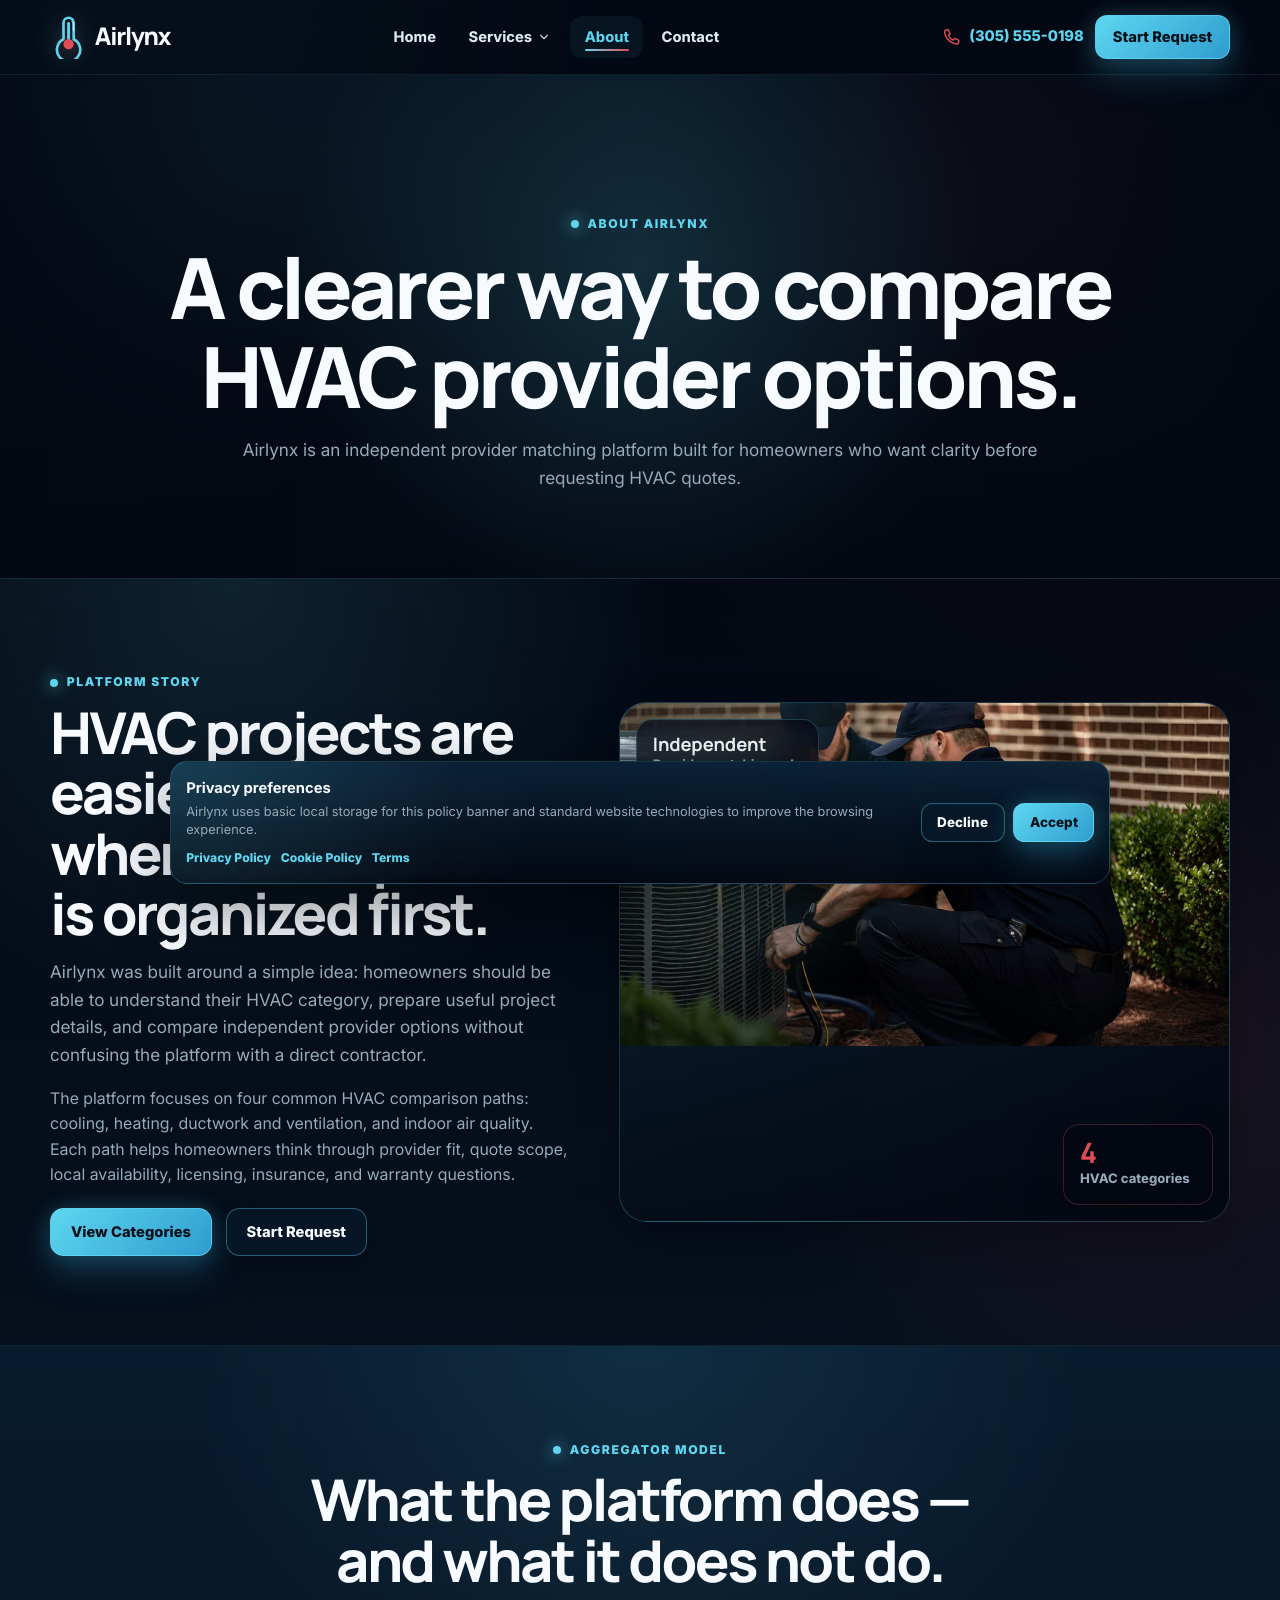
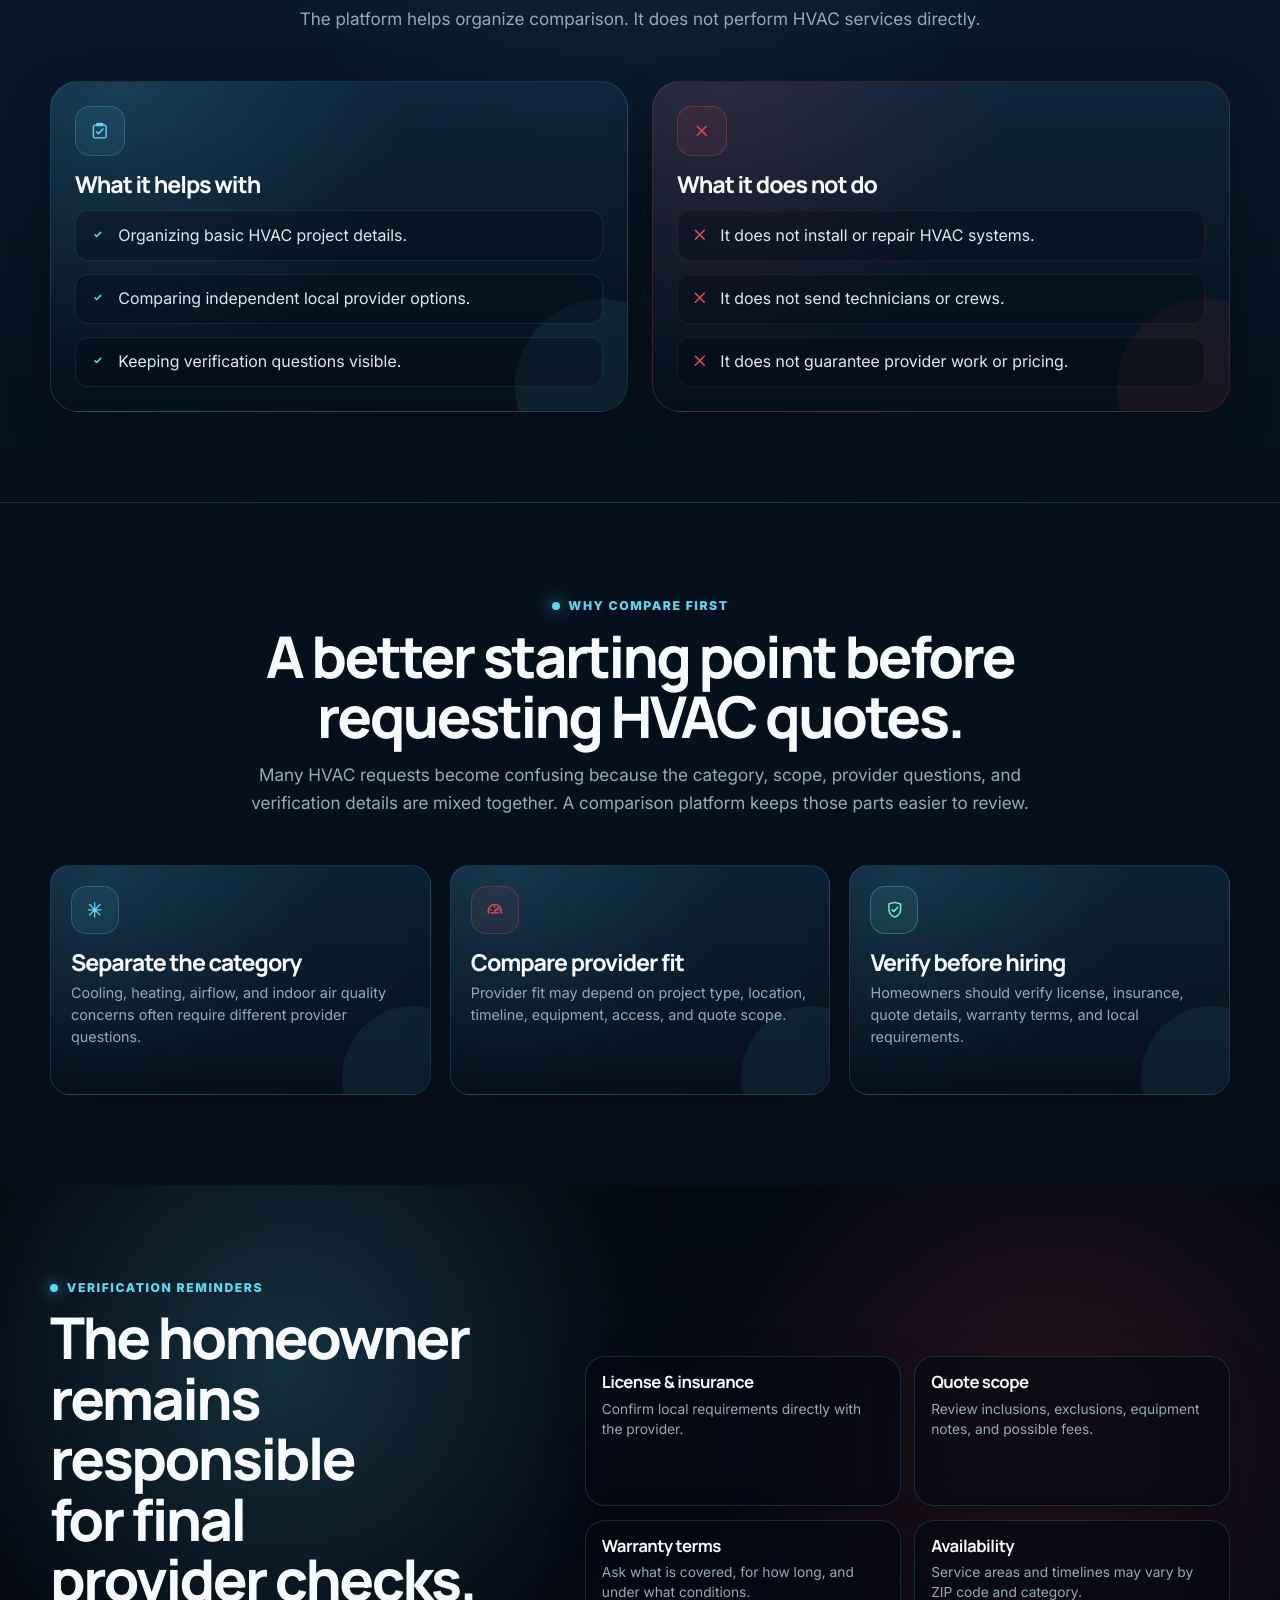
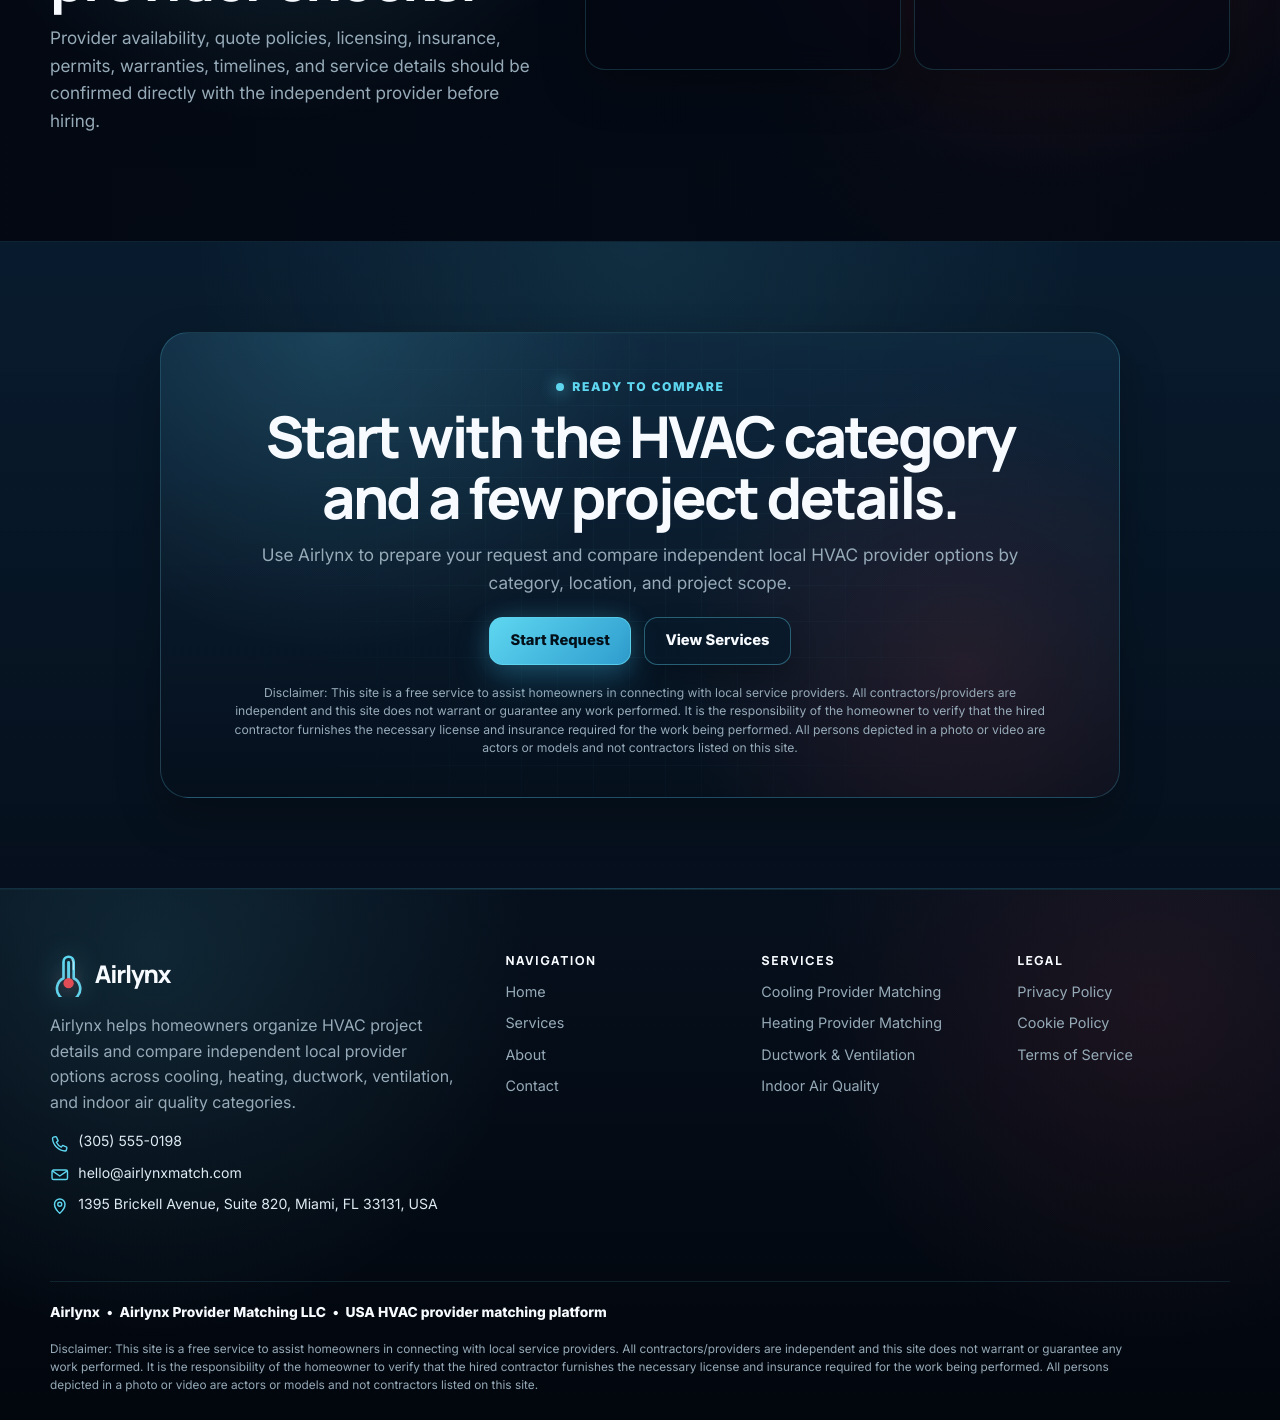
==== commit e7ce095d: "+" ====
--- a/about.html
+++ b/about.html
@@ -8,9 +8,8 @@
   <meta name="description"
     content="Learn how this independent HVAC provider matching platform helps homeowners organize project details and compare local provider options.">
 
-  <link rel="icon" type="image/svg+xml" href="./assets/icons/favicon.svg">
-  <link rel="icon" href="./assets/icons/favicon.ico" sizes="any">
-  <link rel="apple-touch-icon" href="./assets/icons/apple-touch-icon.png">
+<link rel="icon" type="image/svg+xml" href="./assets/icons/favicon.svg?v=3">
+<link rel="shortcut icon" href="./assets/icons/favicon.svg?v=3" type="image/svg+xml">
 
   <link rel="stylesheet" href="./css/style.css">
 </head>
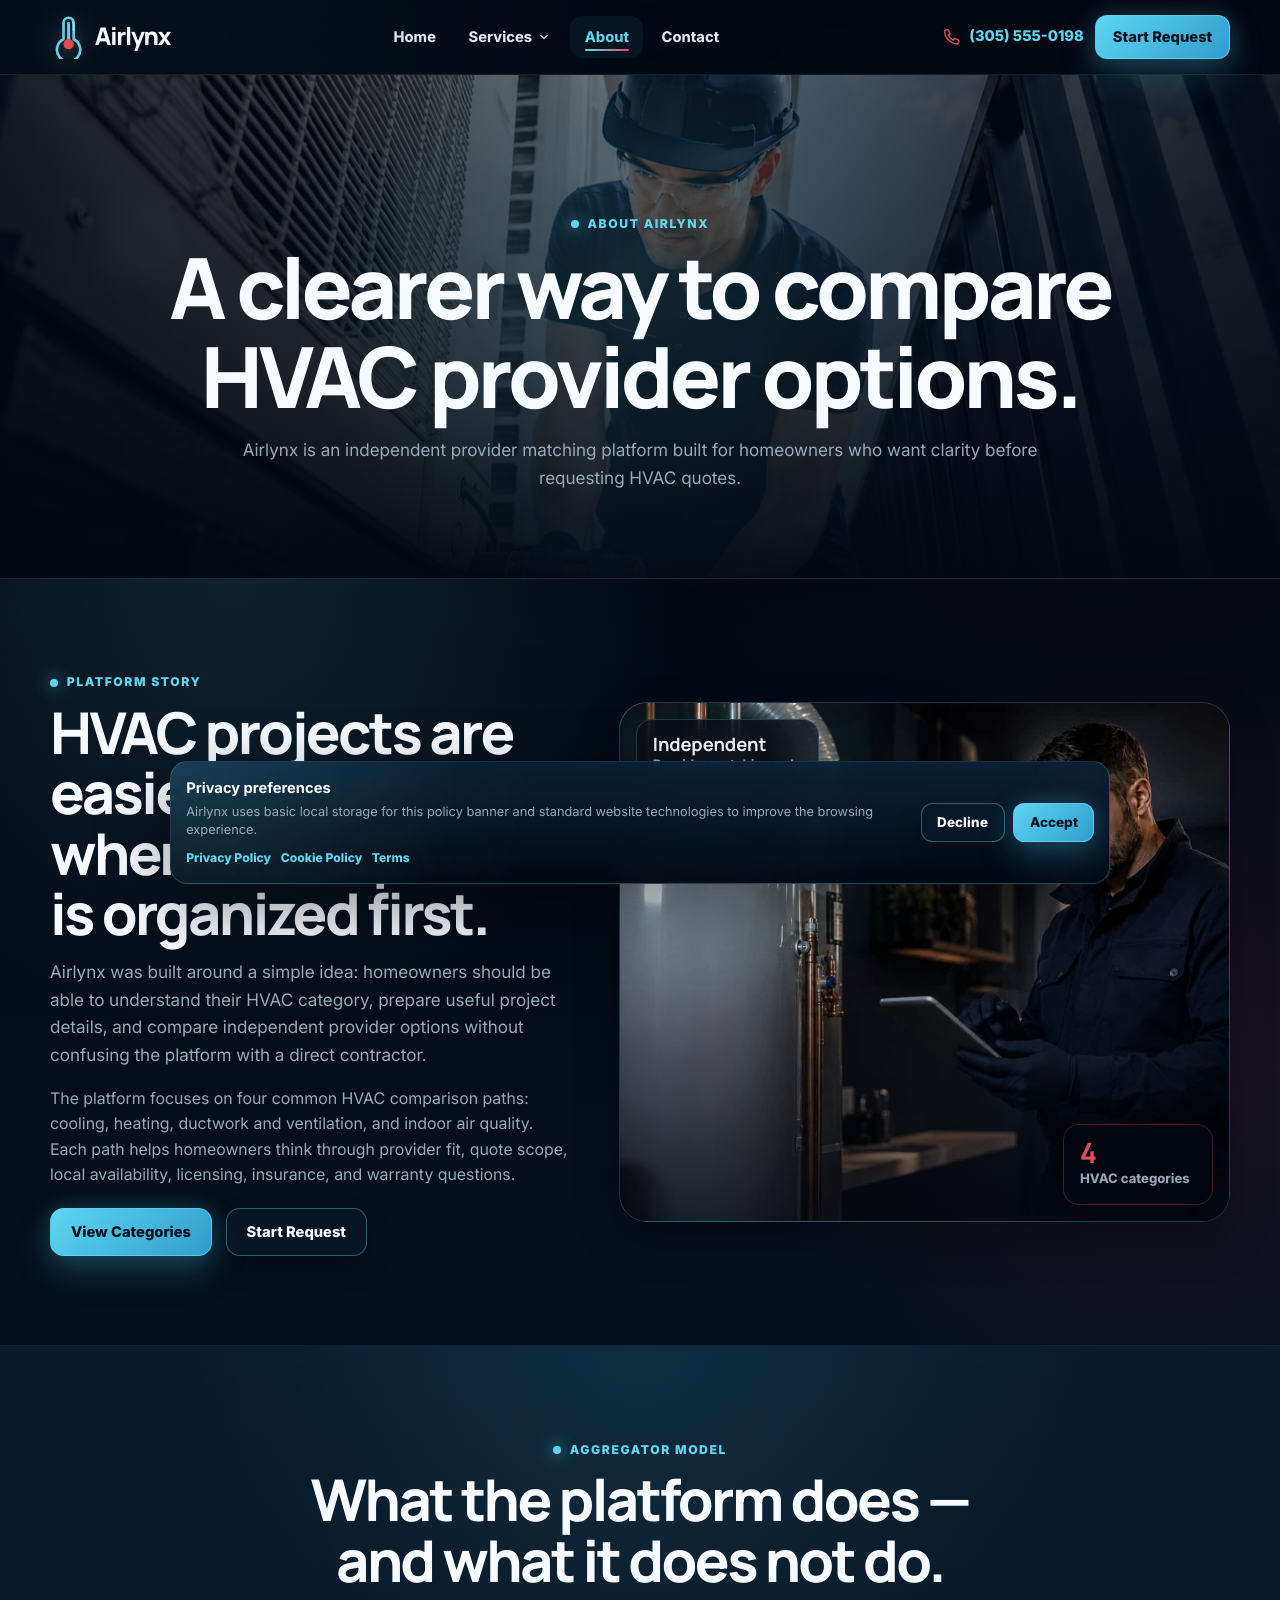
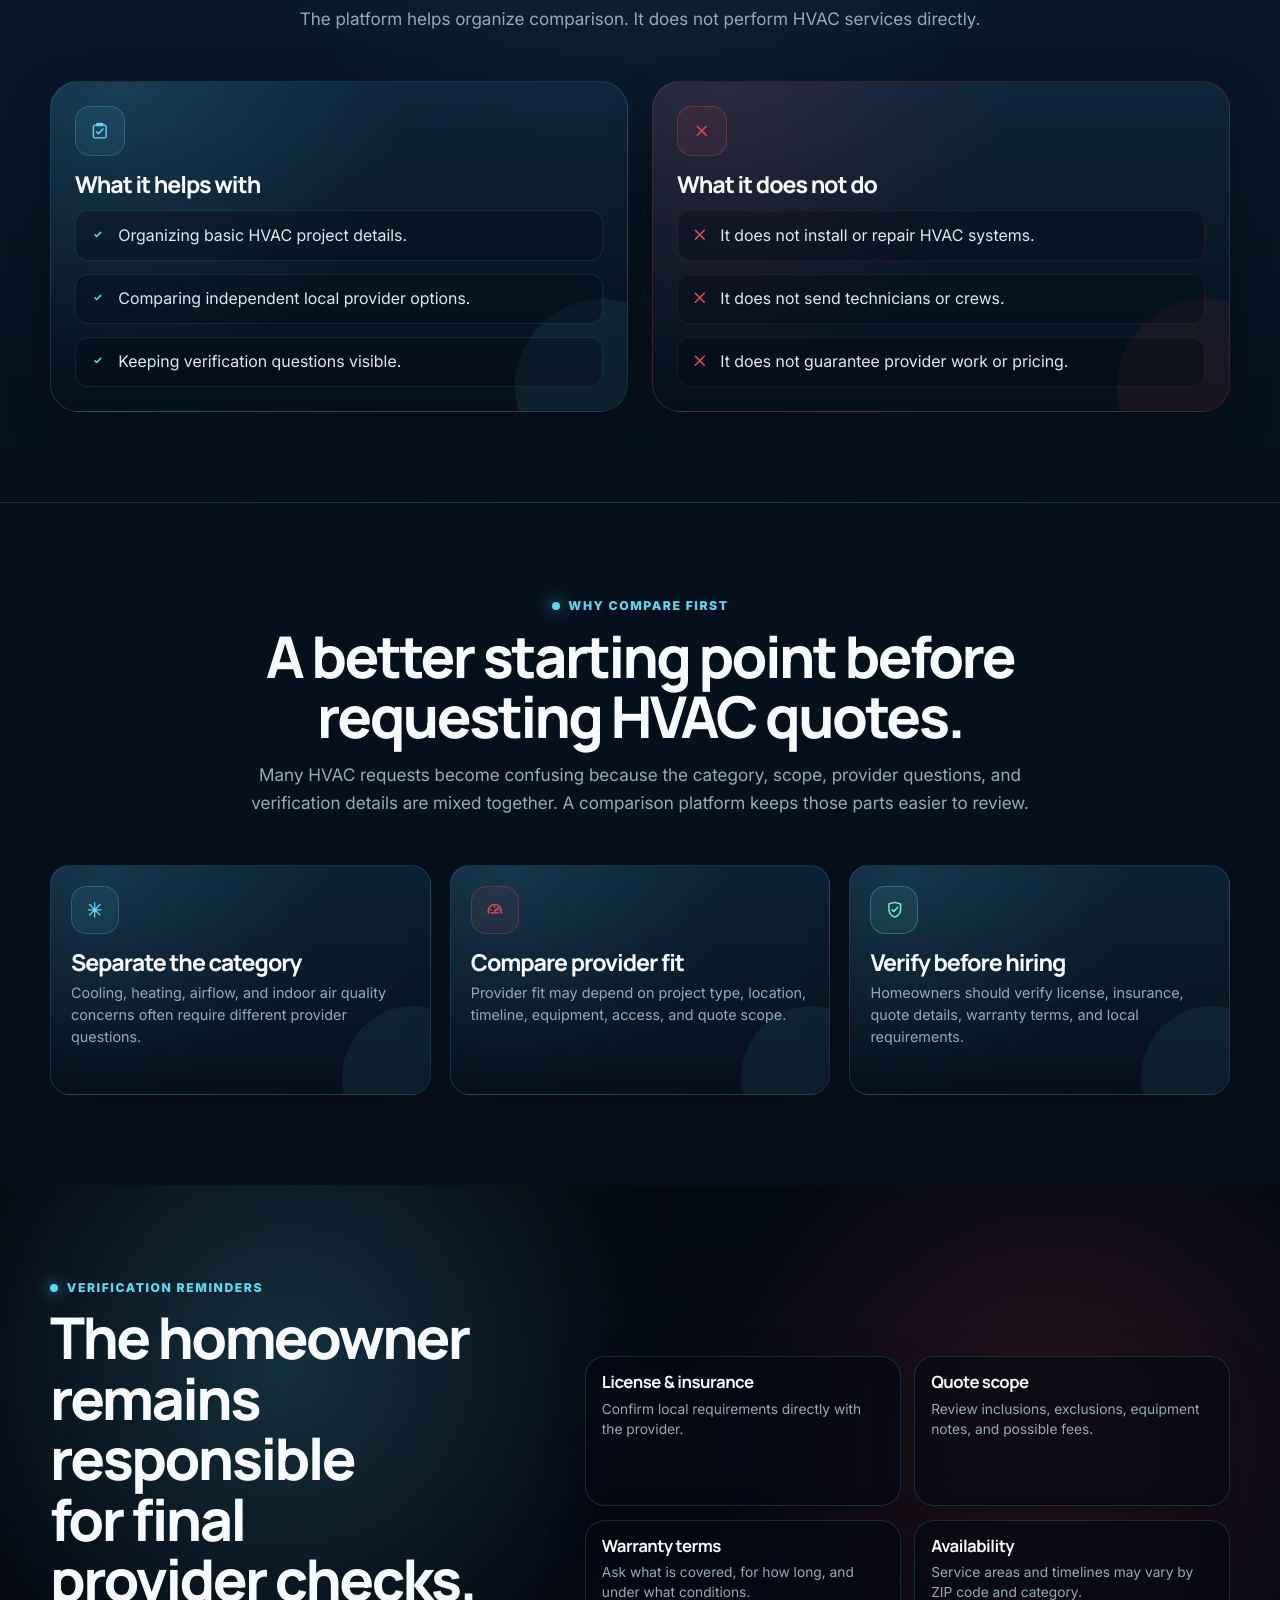
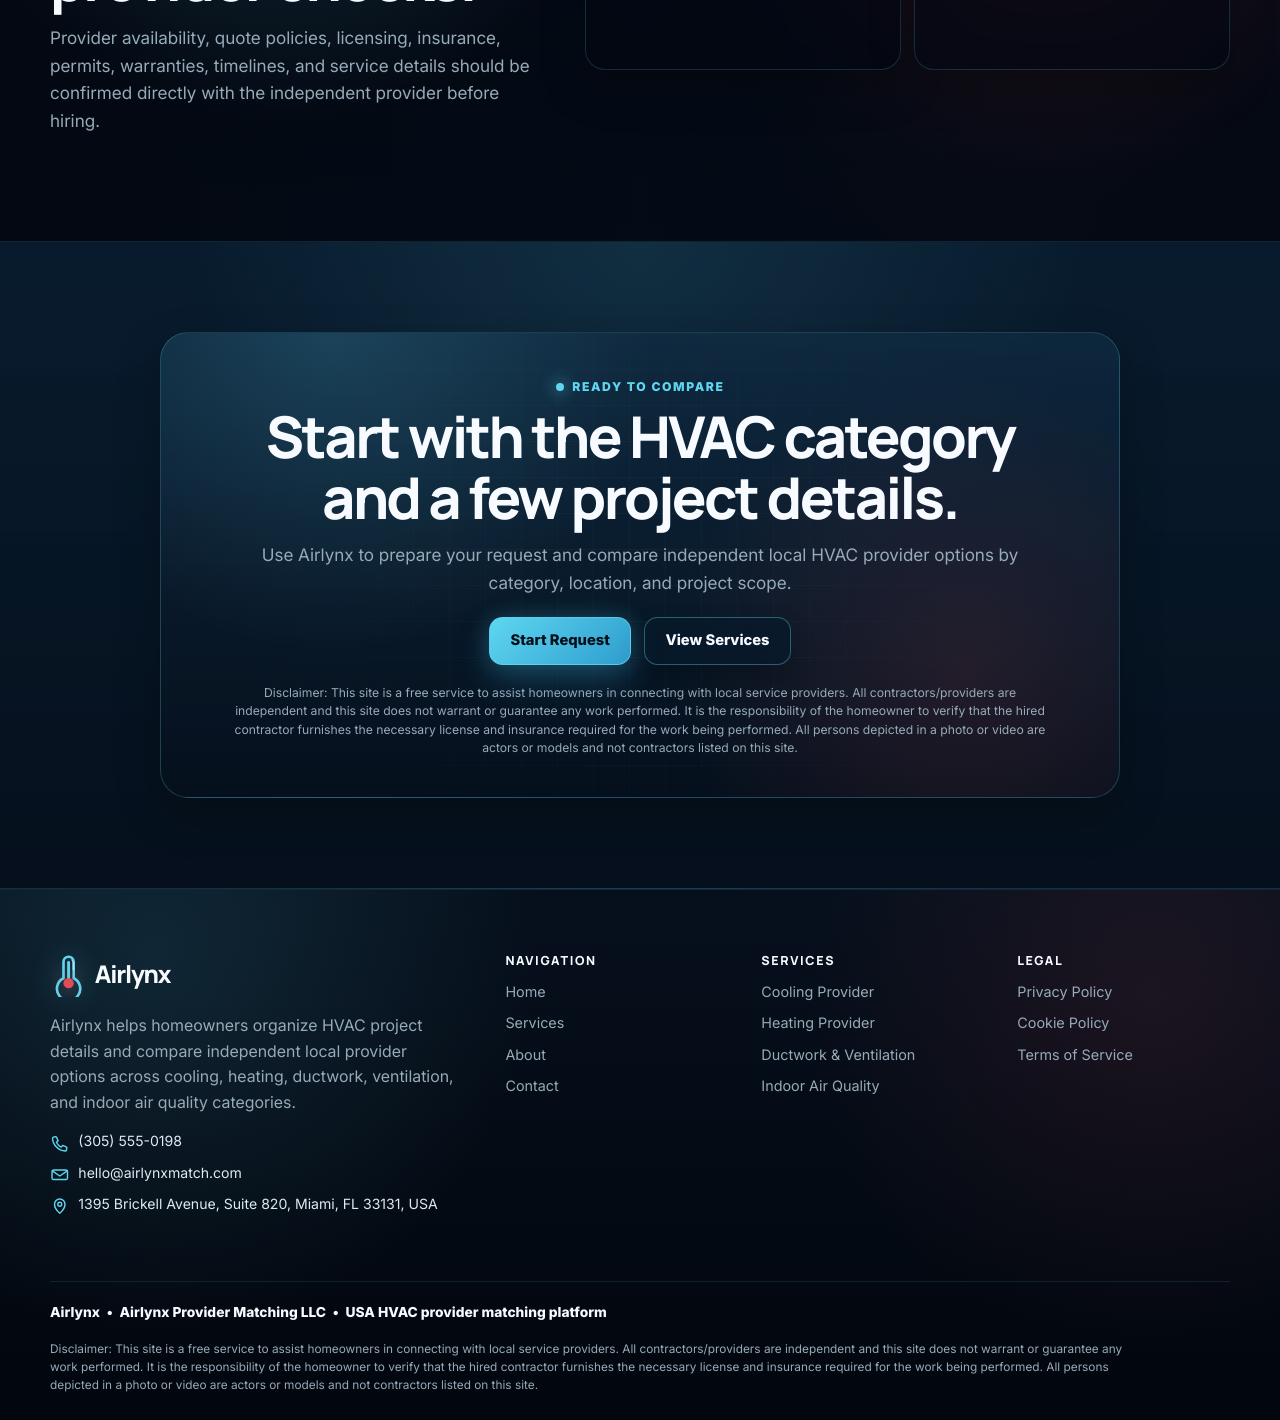
==== commit dd27396a: "fix pages" ====
--- a/about.html
+++ b/about.html
@@ -66,7 +66,7 @@
         </div>
 
         <div class="about-story-panel image-panel">
-          <img src="./assets/images/about-hvac.jpg" alt="" loading="lazy">
+          <img src="./assets/images/indoor-air-card.jpg" alt="" loading="lazy">
 
           <div class="about-story-badge about-story-badge-top">
             <strong>Independent</strong>
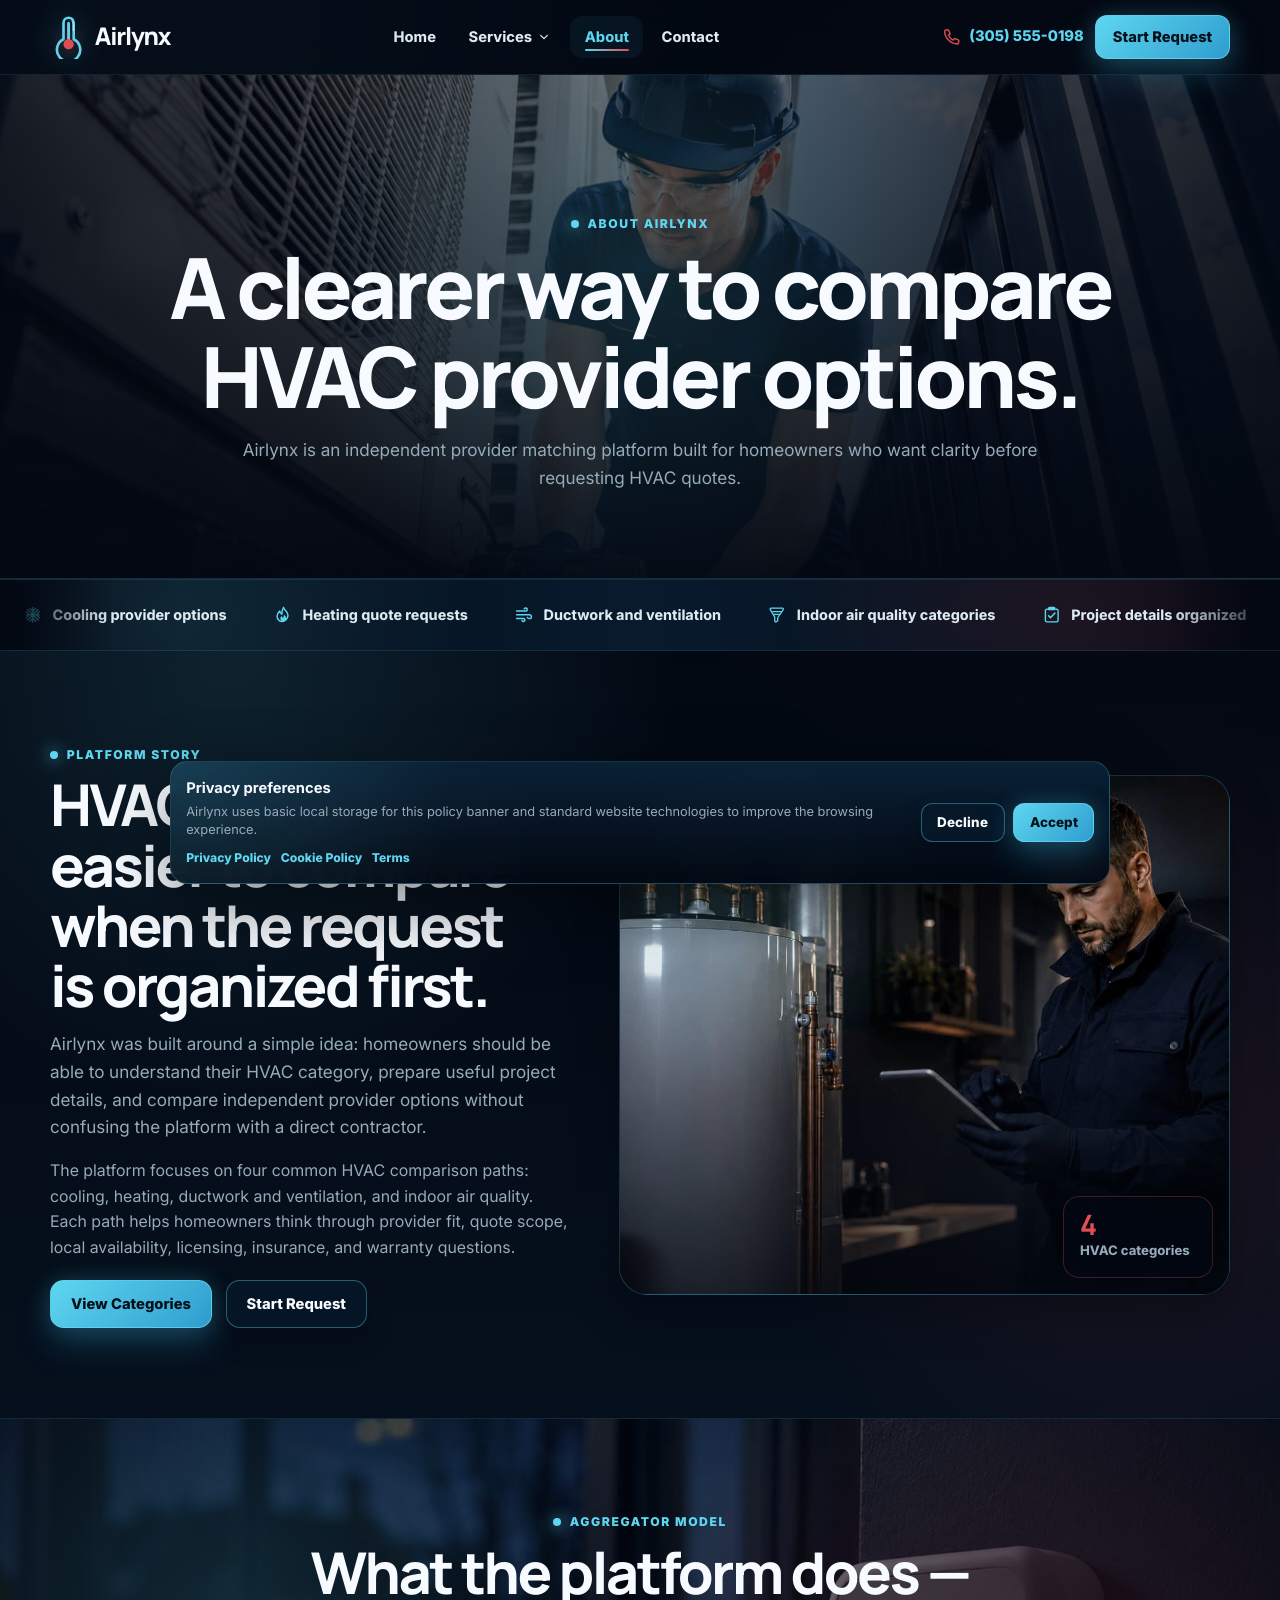
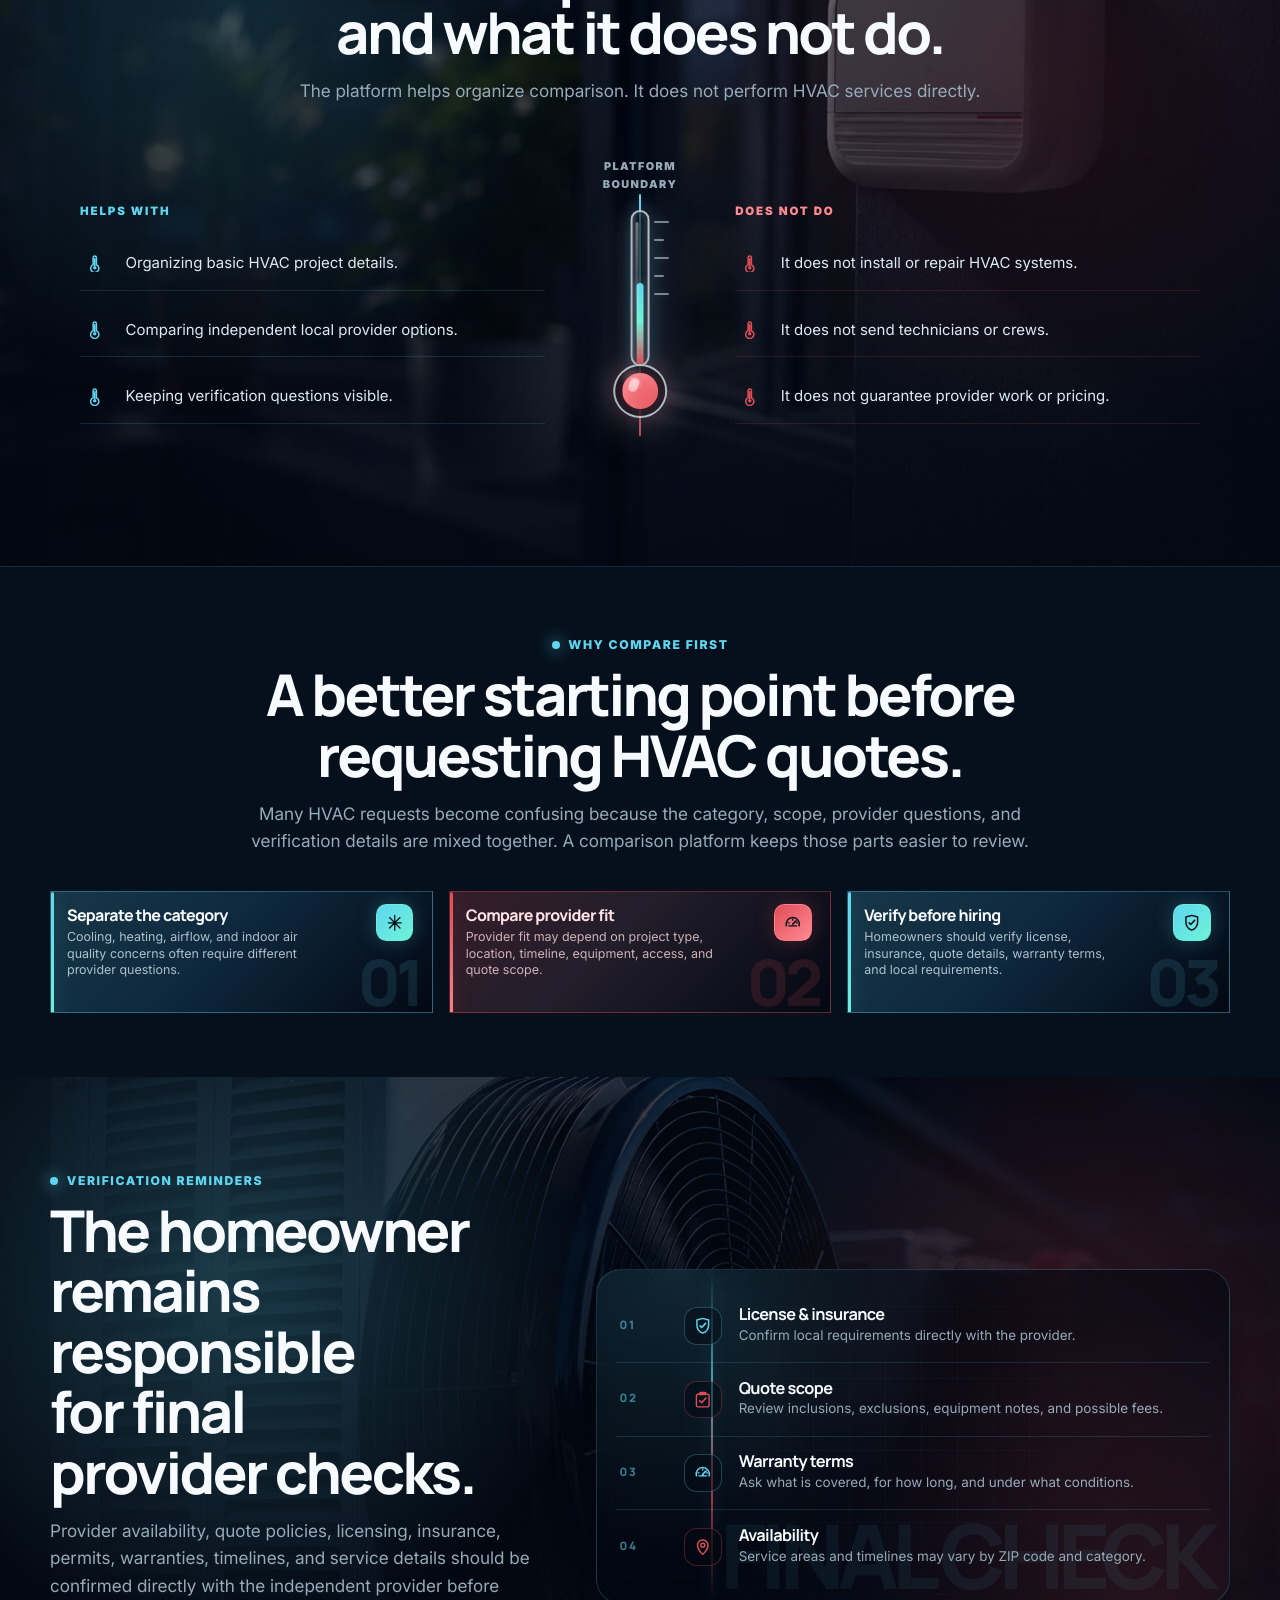
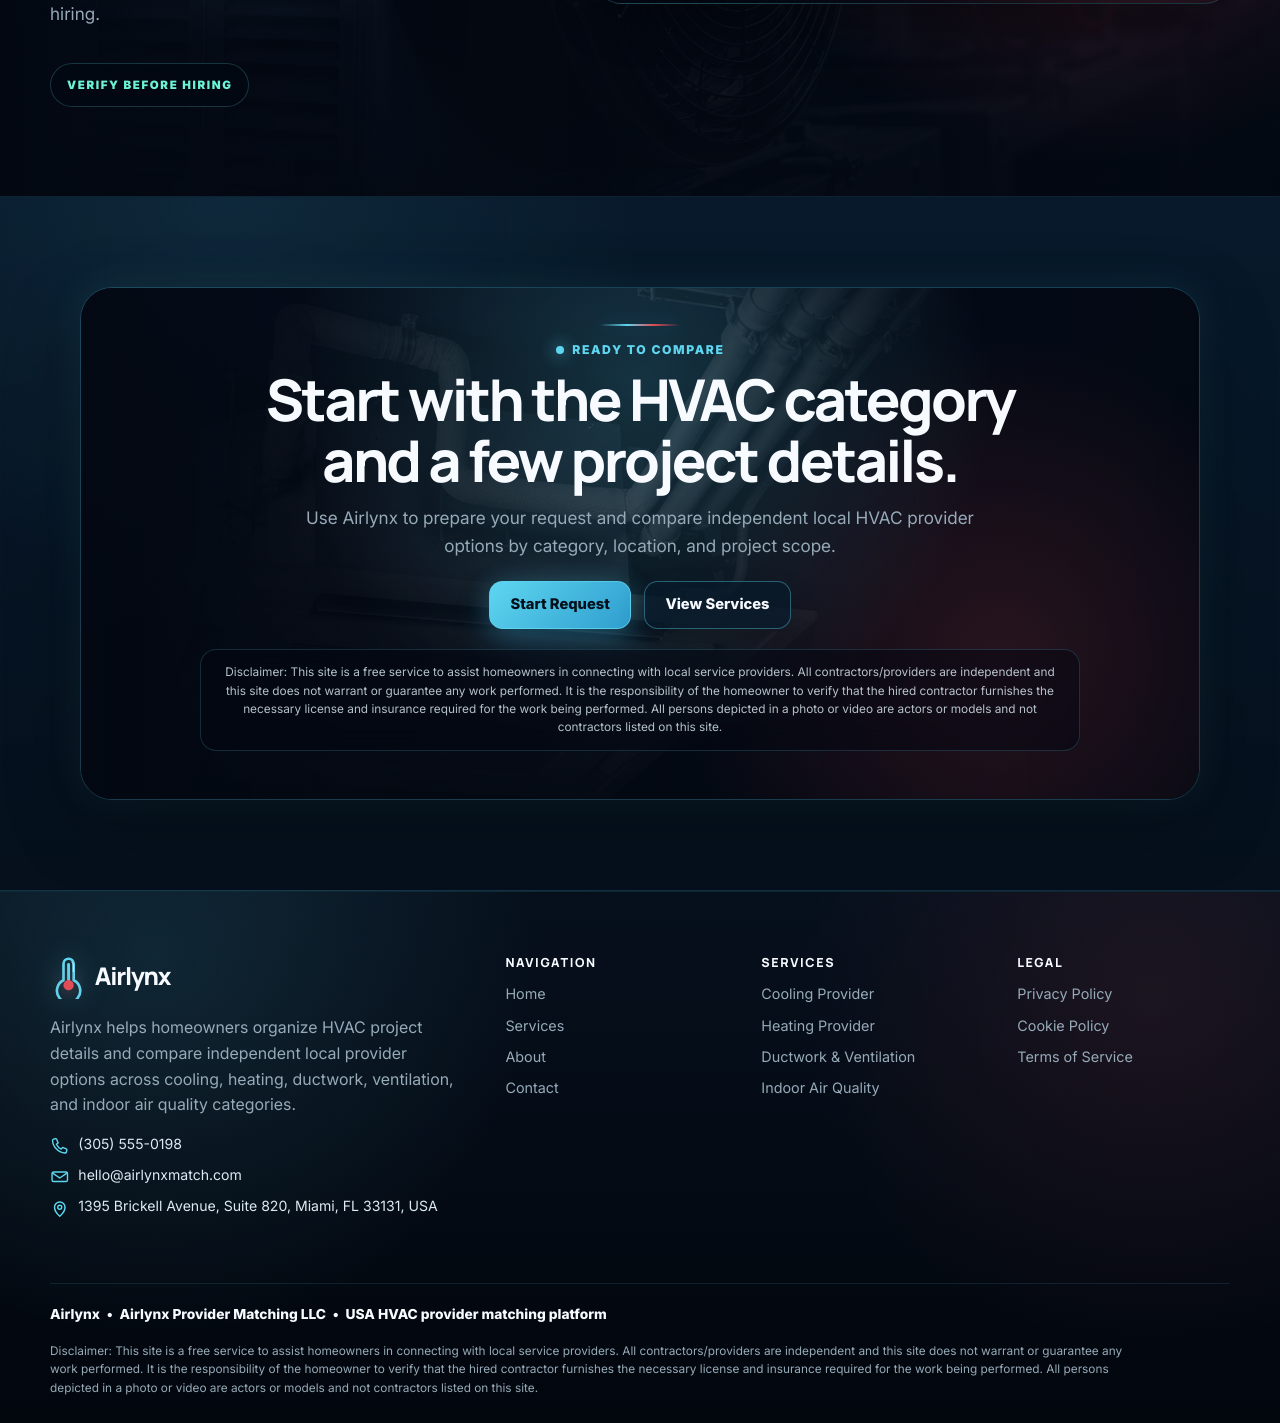
==== commit 6b19ad01: "update about page" ====
--- a/about.html
+++ b/about.html
@@ -38,6 +38,11 @@
           </p>
         </div>
       </div>
+    </section>
+
+    <!-- MARQUEE -->
+    <section class="about-marquee home-marquee" aria-label="HVAC provider matching benefits">
+      <div class="marquee-track" data-marquee-items></div>
     </section>
 
     <!-- STORY -->
@@ -81,93 +86,134 @@
       </div>
     </section>
 
-    <!-- MODEL -->
-    <section class="about-model section section-surface" aria-labelledby="about-model-title">
-      <div class="container">
-        <div class="section-header">
-          <p class="section-kicker">Aggregator model</p>
-          <h2 class="section-title" id="about-model-title">
-            What the platform does — and what it does not do.
-          </h2>
-          <p class="section-text">
-            The platform helps organize comparison. It does not perform HVAC services directly.
-          </p>
-        </div>
-
-        <div class="about-model-grid">
-          <article class="about-model-card about-model-card-positive">
-            <span class="about-model-icon" aria-hidden="true">
-              <svg class="ui-icon" viewBox="0 0 24 24">
-                <path d="M9 4.7h6M9.5 3h5a1.5 1.5 0 0 1 1.5 1.5v1.1H8V4.5A1.5 1.5 0 0 1 9.5 3Z" fill="none"
-                  stroke="currentColor" stroke-width="1.7" stroke-linejoin="round" />
-                <path
-                  d="M7.2 5.2H5.9a1.7 1.7 0 0 0-1.7 1.7v12.2a1.7 1.7 0 0 0 1.7 1.7h12.2a1.7 1.7 0 0 0 1.7-1.7V6.9a1.7 1.7 0 0 0-1.7-1.7h-1.3"
-                  fill="none" stroke="currentColor" stroke-width="1.7" stroke-linejoin="round" />
-                <path d="m8.1 13.25 2.35 2.35 5.45-5.75" fill="none" stroke="currentColor" stroke-width="1.9"
-                  stroke-linecap="round" stroke-linejoin="round" />
-              </svg>
-            </span>
-            <h3>What it helps with</h3>
-            <ul class="clean-list">
-              <li>
-                <svg class="ui-icon" viewBox="0 0 24 24" aria-hidden="true">
-                  <path d="m8.7 12.1 2.05 2.05 4.75-5.05" fill="none" stroke="currentColor" stroke-width="1.9"
-                    stroke-linecap="round" stroke-linejoin="round" />
-                </svg>
-                <span>Organizing basic HVAC project details.</span>
-              </li>
-              <li>
-                <svg class="ui-icon" viewBox="0 0 24 24" aria-hidden="true">
-                  <path d="m8.7 12.1 2.05 2.05 4.75-5.05" fill="none" stroke="currentColor" stroke-width="1.9"
-                    stroke-linecap="round" stroke-linejoin="round" />
-                </svg>
-                <span>Comparing independent local provider options.</span>
-              </li>
-              <li>
-                <svg class="ui-icon" viewBox="0 0 24 24" aria-hidden="true">
-                  <path d="m8.7 12.1 2.05 2.05 4.75-5.05" fill="none" stroke="currentColor" stroke-width="1.9"
-                    stroke-linecap="round" stroke-linejoin="round" />
-                </svg>
-                <span>Keeping verification questions visible.</span>
-              </li>
-            </ul>
-          </article>
-
-          <article class="about-model-card about-model-card-negative">
-            <span class="about-model-icon" aria-hidden="true">
-              <svg class="ui-icon" viewBox="0 0 24 24">
-                <path d="M6.5 6.5 17.5 17.5M17.5 6.5 6.5 17.5" fill="none" stroke="currentColor" stroke-width="1.9"
-                  stroke-linecap="round" />
-              </svg>
-            </span>
-            <h3>What it does not do</h3>
-            <ul class="clean-list">
-              <li>
-                <svg class="ui-icon" viewBox="0 0 24 24" aria-hidden="true">
-                  <path d="M6.5 6.5 17.5 17.5M17.5 6.5 6.5 17.5" fill="none" stroke="currentColor" stroke-width="1.9"
-                    stroke-linecap="round" />
-                </svg>
-                <span>It does not install or repair HVAC systems.</span>
-              </li>
-              <li>
-                <svg class="ui-icon" viewBox="0 0 24 24" aria-hidden="true">
-                  <path d="M6.5 6.5 17.5 17.5M17.5 6.5 6.5 17.5" fill="none" stroke="currentColor" stroke-width="1.9"
-                    stroke-linecap="round" />
-                </svg>
-                <span>It does not send technicians or crews.</span>
-              </li>
-              <li>
-                <svg class="ui-icon" viewBox="0 0 24 24" aria-hidden="true">
-                  <path d="M6.5 6.5 17.5 17.5M17.5 6.5 6.5 17.5" fill="none" stroke="currentColor" stroke-width="1.9"
-                    stroke-linecap="round" />
-                </svg>
-                <span>It does not guarantee provider work or pricing.</span>
-              </li>
-            </ul>
-          </article>
-        </div>
-      </div>
-    </section>
+<!-- MODEL -->
+<section class="about-model about-model-photo section" aria-labelledby="about-model-title">
+  <div class="about-model-bg" aria-hidden="true">
+    <img src="./assets/images/about-model-bg.jpg" alt="" loading="lazy">
+  </div>
+
+  <div class="container">
+    <div class="section-header">
+      <p class="section-kicker">Aggregator model</p>
+      <h2 class="section-title" id="about-model-title">
+        What the platform does — and what it does not do.
+      </h2>
+      <p class="section-text">
+        The platform helps organize comparison. It does not perform HVAC services directly.
+      </p>
+    </div>
+
+    <div class="about-model-split">
+      <!-- LEFT SIDE -->
+      <div class="about-model-column about-model-column-positive">
+        <p class="about-model-label">Helps with</p>
+
+        <div class="about-model-line">
+          <span class="about-model-temp-icon" aria-hidden="true">
+            <svg class="ui-icon" viewBox="0 0 24 24">
+              <path d="M10 14.35V5.75a2 2 0 1 1 4 0v8.6a5 5 0 1 1-4 0Z" fill="none" stroke="currentColor"
+                stroke-width="1.9" stroke-linecap="round" stroke-linejoin="round" />
+              <path d="M12 7.3v7.75" fill="none" stroke="currentColor" stroke-width="2.1" stroke-linecap="round" />
+              <path d="M12 20.2a2.15 2.15 0 1 0 0-4.3 2.15 2.15 0 0 0 0 4.3Z" fill="currentColor" />
+            </svg>
+          </span>
+          <span>Organizing basic HVAC project details.</span>
+        </div>
+
+        <div class="about-model-line">
+          <span class="about-model-temp-icon" aria-hidden="true">
+            <svg class="ui-icon" viewBox="0 0 24 24">
+              <path d="M10 14.35V5.75a2 2 0 1 1 4 0v8.6a5 5 0 1 1-4 0Z" fill="none" stroke="currentColor"
+                stroke-width="1.9" stroke-linecap="round" stroke-linejoin="round" />
+              <path d="M12 7.3v7.75" fill="none" stroke="currentColor" stroke-width="2.1" stroke-linecap="round" />
+              <path d="M12 20.2a2.15 2.15 0 1 0 0-4.3 2.15 2.15 0 0 0 0 4.3Z" fill="currentColor" />
+            </svg>
+          </span>
+          <span>Comparing independent local provider options.</span>
+        </div>
+
+        <div class="about-model-line">
+          <span class="about-model-temp-icon" aria-hidden="true">
+            <svg class="ui-icon" viewBox="0 0 24 24">
+              <path d="M10 14.35V5.75a2 2 0 1 1 4 0v8.6a5 5 0 1 1-4 0Z" fill="none" stroke="currentColor"
+                stroke-width="1.9" stroke-linecap="round" stroke-linejoin="round" />
+              <path d="M12 7.3v7.75" fill="none" stroke="currentColor" stroke-width="2.1" stroke-linecap="round" />
+              <path d="M12 20.2a2.15 2.15 0 1 0 0-4.3 2.15 2.15 0 0 0 0 4.3Z" fill="currentColor" />
+            </svg>
+          </span>
+          <span>Keeping verification questions visible.</span>
+        </div>
+      </div>
+
+      <!-- CENTER REALISTIC THERMOMETER -->
+      <div class="about-model-center" aria-hidden="true">
+        <span class="about-model-rail-label">Platform boundary</span>
+        <span class="about-model-rail"></span>
+
+        <div class="about-model-real-thermo">
+          <span class="about-model-thermo-glass">
+            <span class="about-model-thermo-liquid"></span>
+            <span class="about-model-thermo-shine"></span>
+          </span>
+
+          <span class="about-model-thermo-bulb">
+            <span class="about-model-thermo-bulb-liquid"></span>
+            <span class="about-model-thermo-bulb-shine"></span>
+          </span>
+
+          <span class="about-model-thermo-marks">
+            <i></i>
+            <i></i>
+            <i></i>
+            <i></i>
+            <i></i>
+          </span>
+        </div>
+      </div>
+
+      <!-- RIGHT SIDE -->
+      <div class="about-model-column about-model-column-negative">
+        <p class="about-model-label">Does not do</p>
+
+        <div class="about-model-line">
+          <span class="about-model-temp-icon" aria-hidden="true">
+            <svg class="ui-icon" viewBox="0 0 24 24">
+              <path d="M10 14.35V5.75a2 2 0 1 1 4 0v8.6a5 5 0 1 1-4 0Z" fill="none" stroke="currentColor"
+                stroke-width="1.9" stroke-linecap="round" stroke-linejoin="round" />
+              <path d="M12 7.3v7.75" fill="none" stroke="currentColor" stroke-width="2.1" stroke-linecap="round" />
+              <path d="M12 20.2a2.15 2.15 0 1 0 0-4.3 2.15 2.15 0 0 0 0 4.3Z" fill="currentColor" />
+            </svg>
+          </span>
+          <span>It does not install or repair HVAC systems.</span>
+        </div>
+
+        <div class="about-model-line">
+          <span class="about-model-temp-icon" aria-hidden="true">
+            <svg class="ui-icon" viewBox="0 0 24 24">
+              <path d="M10 14.35V5.75a2 2 0 1 1 4 0v8.6a5 5 0 1 1-4 0Z" fill="none" stroke="currentColor"
+                stroke-width="1.9" stroke-linecap="round" stroke-linejoin="round" />
+              <path d="M12 7.3v7.75" fill="none" stroke="currentColor" stroke-width="2.1" stroke-linecap="round" />
+              <path d="M12 20.2a2.15 2.15 0 1 0 0-4.3 2.15 2.15 0 0 0 0 4.3Z" fill="currentColor" />
+            </svg>
+          </span>
+          <span>It does not send technicians or crews.</span>
+        </div>
+
+        <div class="about-model-line">
+          <span class="about-model-temp-icon" aria-hidden="true">
+            <svg class="ui-icon" viewBox="0 0 24 24">
+              <path d="M10 14.35V5.75a2 2 0 1 1 4 0v8.6a5 5 0 1 1-4 0Z" fill="none" stroke="currentColor"
+                stroke-width="1.9" stroke-linecap="round" stroke-linejoin="round" />
+              <path d="M12 7.3v7.75" fill="none" stroke="currentColor" stroke-width="2.1" stroke-linecap="round" />
+              <path d="M12 20.2a2.15 2.15 0 1 0 0-4.3 2.15 2.15 0 0 0 0 4.3Z" fill="currentColor" />
+            </svg>
+          </span>
+          <span>It does not guarantee provider work or pricing.</span>
+        </div>
+      </div>
+    </div>
+  </div>
+</section>
 
     <!-- WHY HOMEOWNERS USE IT -->
     <section class="about-why section" aria-labelledby="about-why-title">
@@ -233,11 +279,11 @@
     </section>
 
     <!-- VISUAL VERIFICATION STRIP -->
-    <section class="about-verification section section-deep" aria-labelledby="about-verification-title">
+    <section class="about-verification about-verification-scanner section" aria-labelledby="about-verification-title">
       <div class="about-verification-bg" aria-hidden="true">
         <img src="./assets/images/hvac-benefits-bg.jpg" alt="" loading="lazy">
       </div>
-
+    
       <div class="container about-verification-grid">
         <div class="about-verification-copy">
           <p class="section-kicker">Verification reminders</p>
@@ -248,27 +294,82 @@
             Provider availability, quote policies, licensing, insurance, permits, warranties, timelines, and service
             details should be confirmed directly with the independent provider before hiring.
           </p>
-        </div>
-
-        <div class="about-verification-list">
-          <article>
-            <strong>License & insurance</strong>
-            <span>Confirm local requirements directly with the provider.</span>
-          </article>
-
-          <article>
-            <strong>Quote scope</strong>
-            <span>Review inclusions, exclusions, equipment notes, and possible fees.</span>
-          </article>
-
-          <article>
-            <strong>Warranty terms</strong>
-            <span>Ask what is covered, for how long, and under what conditions.</span>
-          </article>
-
-          <article>
-            <strong>Availability</strong>
-            <span>Service areas and timelines may vary by ZIP code and category.</span>
+    
+          <div class="about-verification-signal" aria-hidden="true">
+            <span>Verify before hiring</span>
+          </div>
+        </div>
+    
+        <div class="about-verification-board">
+          <div class="about-verification-scanline" aria-hidden="true"></div>
+    
+          <article class="about-verification-row">
+            <span class="about-verification-number">01</span>
+            <span class="about-verification-icon" aria-hidden="true">
+              <svg class="ui-icon" viewBox="0 0 24 24">
+                <path d="M12 2.9 19.2 5v5.95c0 4.58-2.95 8.42-7.2 10.15-4.25-1.73-7.2-5.57-7.2-10.15V5L12 2.9Z" fill="none"
+                  stroke="currentColor" stroke-width="1.8" stroke-linejoin="round" />
+                <path d="m8.7 12.1 2.05 2.05 4.75-5.05" fill="none" stroke="currentColor" stroke-width="1.9"
+                  stroke-linecap="round" stroke-linejoin="round" />
+              </svg>
+            </span>
+            <div>
+              <strong>License & insurance</strong>
+              <span>Confirm local requirements directly with the provider.</span>
+            </div>
+          </article>
+    
+          <article class="about-verification-row">
+            <span class="about-verification-number">02</span>
+            <span class="about-verification-icon" aria-hidden="true">
+              <svg class="ui-icon" viewBox="0 0 24 24">
+                <path d="M9 4.7h6M9.5 3h5a1.5 1.5 0 0 1 1.5 1.5v1.1H8V4.5A1.5 1.5 0 0 1 9.5 3Z" fill="none"
+                  stroke="currentColor" stroke-width="1.7" stroke-linejoin="round" />
+                <path
+                  d="M7.2 5.2H5.9a1.7 1.7 0 0 0-1.7 1.7v12.2a1.7 1.7 0 0 0 1.7 1.7h12.2a1.7 1.7 0 0 0 1.7-1.7V6.9a1.7 1.7 0 0 0-1.7-1.7h-1.3"
+                  fill="none" stroke="currentColor" stroke-width="1.7" stroke-linejoin="round" />
+                <path d="m8.1 13.25 2.35 2.35 5.45-5.75" fill="none" stroke="currentColor" stroke-width="1.9"
+                  stroke-linecap="round" stroke-linejoin="round" />
+              </svg>
+            </span>
+            <div>
+              <strong>Quote scope</strong>
+              <span>Review inclusions, exclusions, equipment notes, and possible fees.</span>
+            </div>
+          </article>
+    
+          <article class="about-verification-row">
+            <span class="about-verification-number">03</span>
+            <span class="about-verification-icon" aria-hidden="true">
+              <svg class="ui-icon" viewBox="0 0 24 24">
+                <path d="M4.2 15.8a8.1 8.1 0 1 1 15.6 0" fill="none" stroke="currentColor" stroke-width="1.85"
+                  stroke-linecap="round" />
+                <path d="M12 13.7l4.05-4.05" fill="none" stroke="currentColor" stroke-width="1.9" stroke-linecap="round" />
+                <path d="M7.2 15.8h9.6M6.1 12.1h1.5M16.4 12.1h1.5M12 7.3v1.5" fill="none" stroke="currentColor"
+                  stroke-width="1.6" stroke-linecap="round" />
+                <path d="M12 16.4a1.4 1.4 0 1 0 0-2.8 1.4 1.4 0 0 0 0 2.8Z" fill="currentColor" />
+              </svg>
+            </span>
+            <div>
+              <strong>Warranty terms</strong>
+              <span>Ask what is covered, for how long, and under what conditions.</span>
+            </div>
+          </article>
+    
+          <article class="about-verification-row">
+            <span class="about-verification-number">04</span>
+            <span class="about-verification-icon" aria-hidden="true">
+              <svg class="ui-icon" viewBox="0 0 24 24">
+                <path d="M12 21.2s6.45-5.5 6.45-11.1A6.45 6.45 0 0 0 5.55 10.1c0 5.6 6.45 11.1 6.45 11.1Z" fill="none"
+                  stroke="currentColor" stroke-width="1.8" stroke-linejoin="round" />
+                <path d="M12 12.55a2.45 2.45 0 1 0 0-4.9 2.45 2.45 0 0 0 0 4.9Z" fill="none" stroke="currentColor"
+                  stroke-width="1.7" />
+              </svg>
+            </span>
+            <div>
+              <strong>Availability</strong>
+              <span>Service areas and timelines may vary by ZIP code and category.</span>
+            </div>
           </article>
         </div>
       </div>
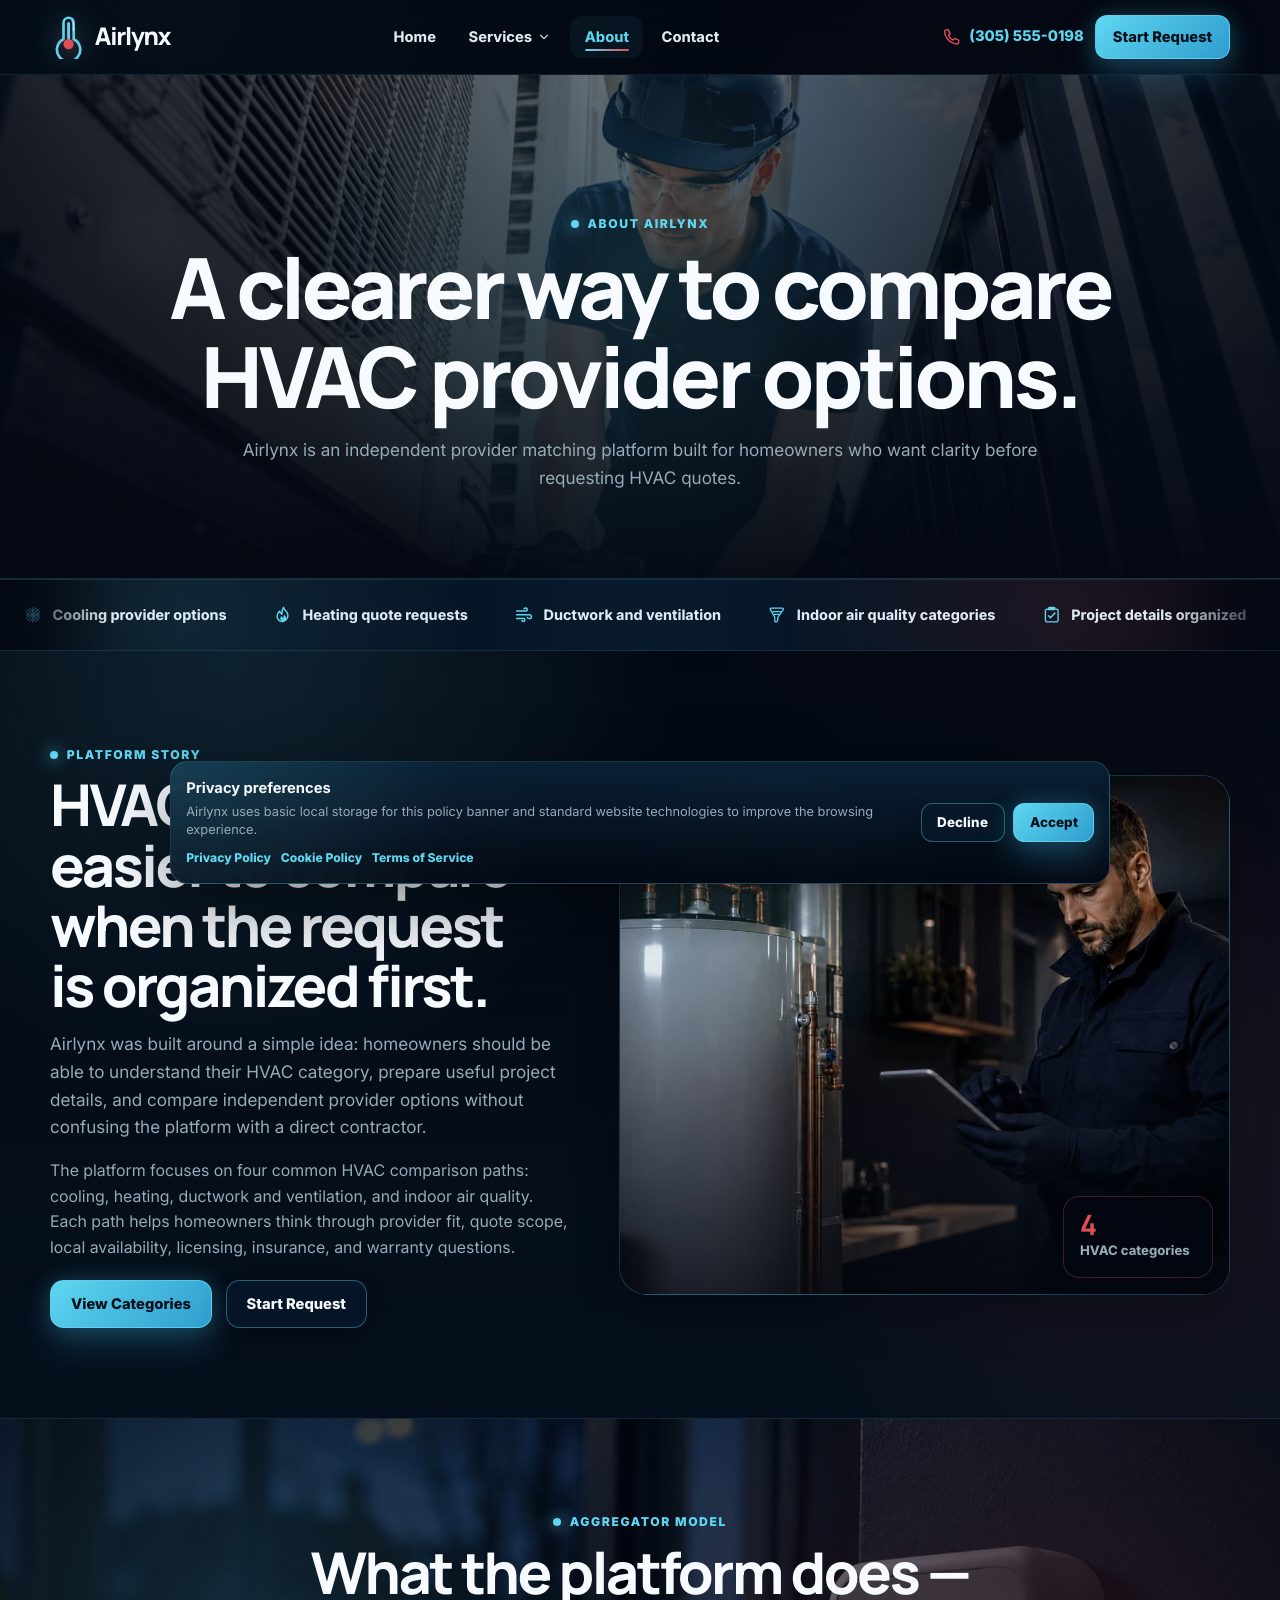
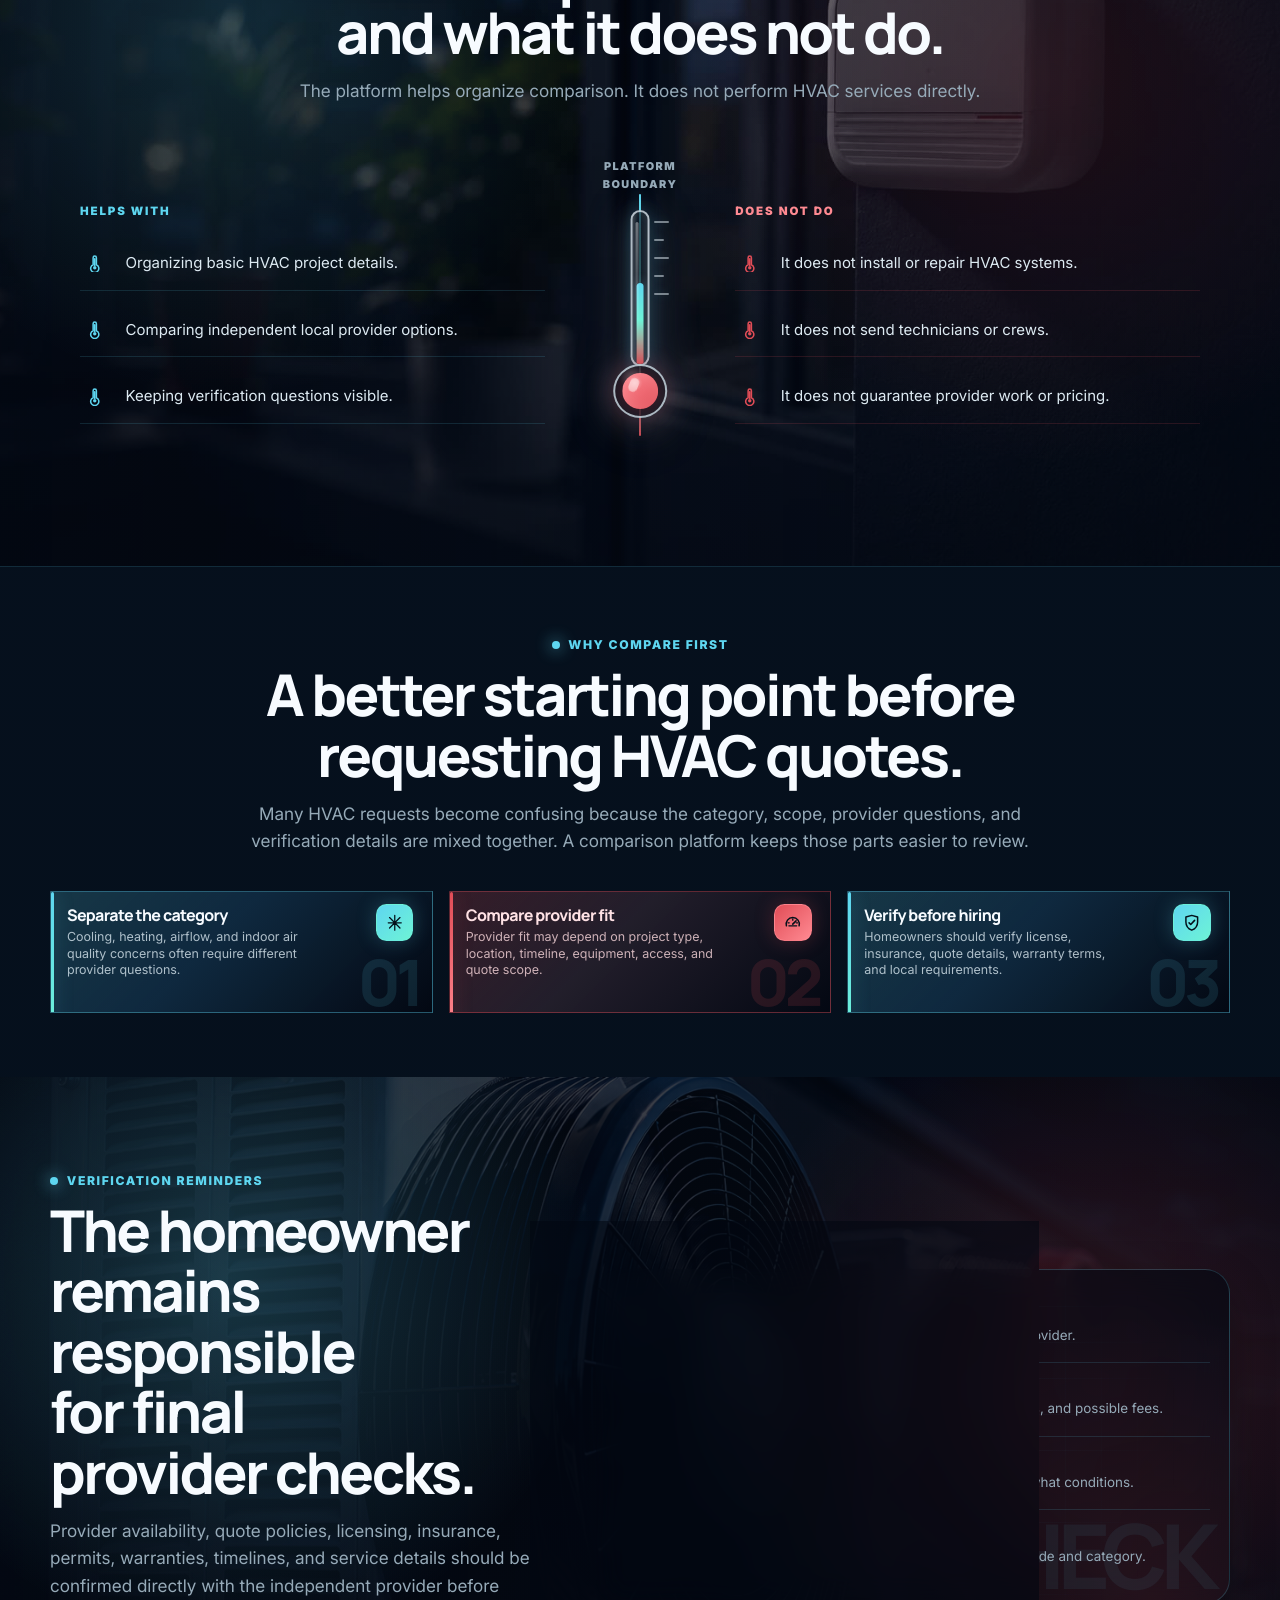
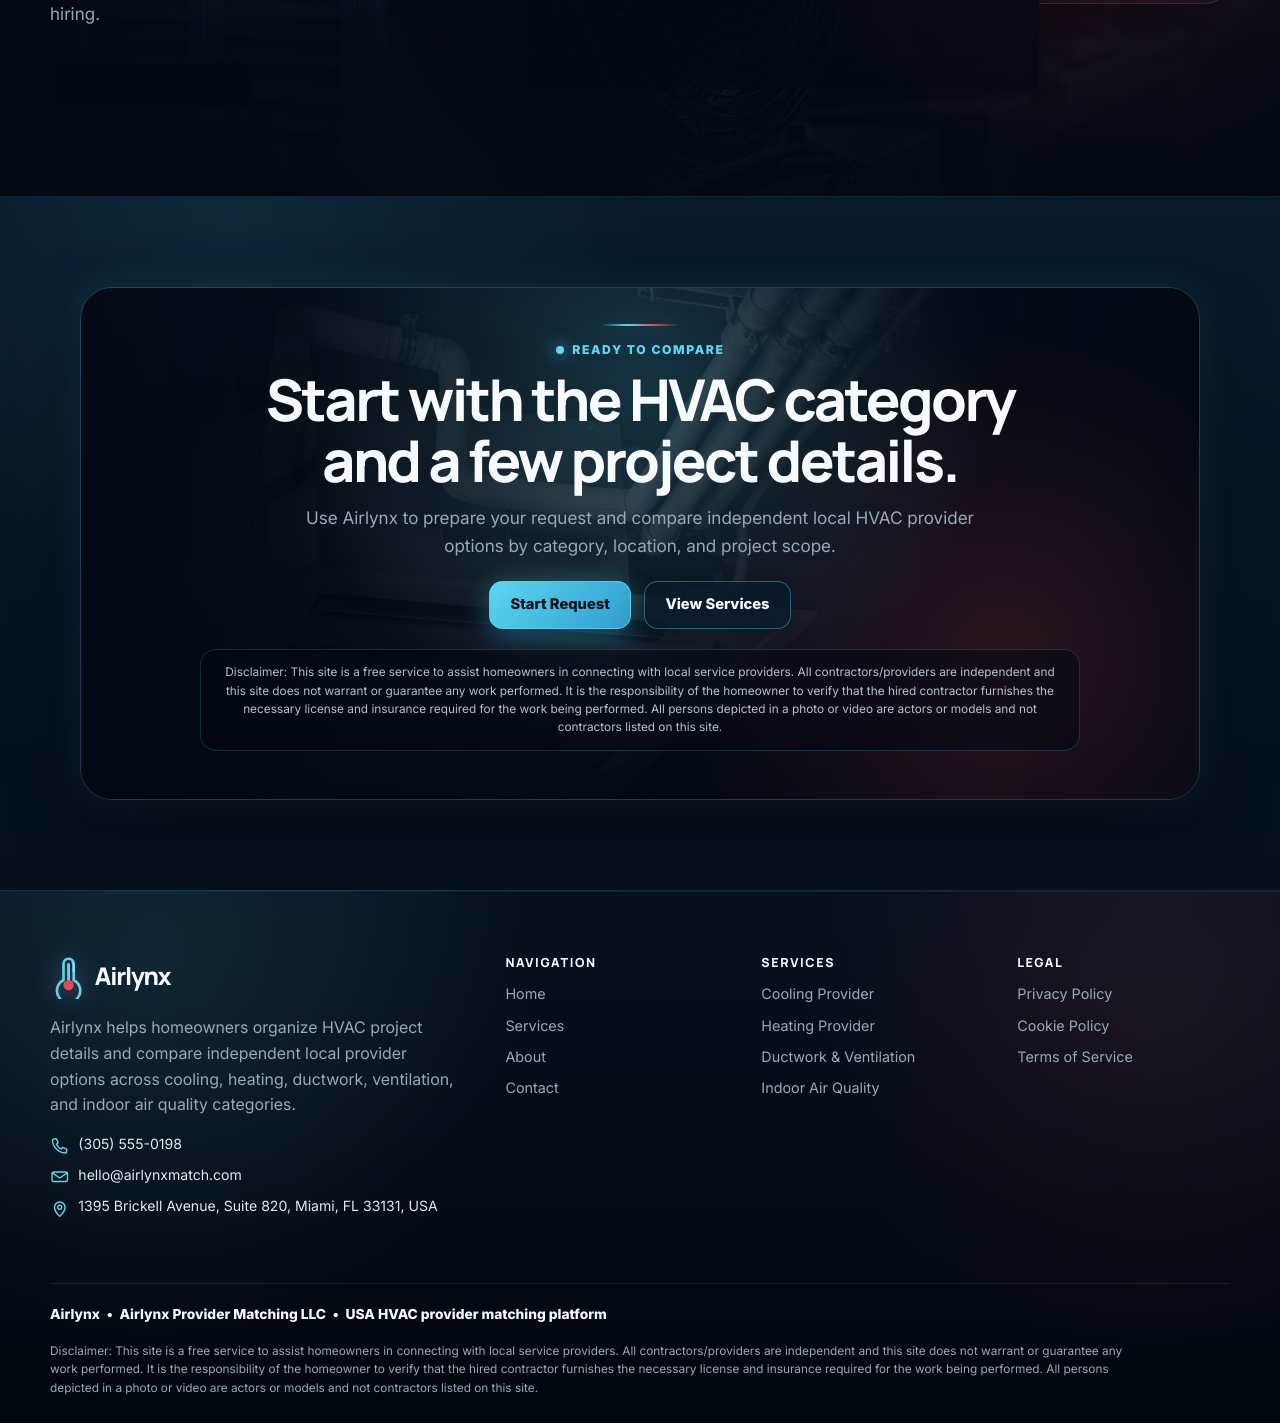
==== commit a87b2d87: "+" ====
--- a/about.html
+++ b/about.html
@@ -20,7 +20,7 @@
   <div data-site-header></div>
 
   <main id="main">
-    <!-- PAGE HERO -->
+
     <section class="page-hero" data-page-hero="about" aria-labelledby="about-hero-title">
       <div class="page-hero-media" aria-hidden="true">
         <img src="./assets/images/about-hero.jpg" alt="" data-page-hero-image>
@@ -40,12 +40,10 @@
       </div>
     </section>
 
-    <!-- MARQUEE -->
     <section class="about-marquee home-marquee" aria-label="HVAC provider matching benefits">
       <div class="marquee-track" data-marquee-items></div>
     </section>
 
-    <!-- STORY -->
     <section class="about-story section section-deep" aria-labelledby="about-story-title">
       <div class="container about-story-grid">
         <div class="about-story-copy">
@@ -86,7 +84,6 @@
       </div>
     </section>
 
-<!-- MODEL -->
 <section class="about-model about-model-photo section" aria-labelledby="about-model-title">
   <div class="about-model-bg" aria-hidden="true">
     <img src="./assets/images/about-model-bg.jpg" alt="" loading="lazy">
@@ -104,7 +101,7 @@
     </div>
 
     <div class="about-model-split">
-      <!-- LEFT SIDE -->
+
       <div class="about-model-column about-model-column-positive">
         <p class="about-model-label">Helps with</p>
 
@@ -145,7 +142,6 @@
         </div>
       </div>
 
-      <!-- CENTER REALISTIC THERMOMETER -->
       <div class="about-model-center" aria-hidden="true">
         <span class="about-model-rail-label">Platform boundary</span>
         <span class="about-model-rail"></span>
@@ -171,7 +167,6 @@
         </div>
       </div>
 
-      <!-- RIGHT SIDE -->
       <div class="about-model-column about-model-column-negative">
         <p class="about-model-label">Does not do</p>
 
@@ -215,7 +210,6 @@
   </div>
 </section>
 
-    <!-- WHY HOMEOWNERS USE IT -->
     <section class="about-why section" aria-labelledby="about-why-title">
       <div class="container">
         <div class="section-header">
@@ -278,12 +272,11 @@
       </div>
     </section>
 
-    <!-- VISUAL VERIFICATION STRIP -->
     <section class="about-verification about-verification-scanner section" aria-labelledby="about-verification-title">
       <div class="about-verification-bg" aria-hidden="true">
         <img src="./assets/images/hvac-benefits-bg.jpg" alt="" loading="lazy">
       </div>
-    
+
       <div class="container about-verification-grid">
         <div class="about-verification-copy">
           <p class="section-kicker">Verification reminders</p>
@@ -294,15 +287,15 @@
             Provider availability, quote policies, licensing, insurance, permits, warranties, timelines, and service
             details should be confirmed directly with the independent provider before hiring.
           </p>
-    
+
           <div class="about-verification-signal" aria-hidden="true">
             <span>Verify before hiring</span>
           </div>
         </div>
-    
+
         <div class="about-verification-board">
           <div class="about-verification-scanline" aria-hidden="true"></div>
-    
+
           <article class="about-verification-row">
             <span class="about-verification-number">01</span>
             <span class="about-verification-icon" aria-hidden="true">
@@ -318,7 +311,7 @@
               <span>Confirm local requirements directly with the provider.</span>
             </div>
           </article>
-    
+
           <article class="about-verification-row">
             <span class="about-verification-number">02</span>
             <span class="about-verification-icon" aria-hidden="true">
@@ -337,7 +330,7 @@
               <span>Review inclusions, exclusions, equipment notes, and possible fees.</span>
             </div>
           </article>
-    
+
           <article class="about-verification-row">
             <span class="about-verification-number">03</span>
             <span class="about-verification-icon" aria-hidden="true">
@@ -355,7 +348,7 @@
               <span>Ask what is covered, for how long, and under what conditions.</span>
             </div>
           </article>
-    
+
           <article class="about-verification-row">
             <span class="about-verification-number">04</span>
             <span class="about-verification-icon" aria-hidden="true">
@@ -375,7 +368,6 @@
       </div>
     </section>
 
-    <!-- CTA -->
     <section class="about-cta section section-surface" aria-labelledby="about-cta-title">
       <div class="container about-cta-box">
         <p class="section-kicker">Ready to compare</p>
--- a/css/style.css
+++ b/css/style.css
@@ -290,8 +290,6 @@
   height: 1.22rem;
   flex: 0 0 auto;
 }
-
-/* Buttons */
 
 .btn {
   --btn-bg: rgba(255, 255, 255, 0.04);
@@ -379,8 +377,6 @@
   border-radius: 0.72rem;
 }
 
-/* Header */
-
 .site-header {
   position: sticky;
   top: 0;
@@ -654,8 +650,6 @@
   border-radius: 0.82rem;
   background: rgba(94, 214, 240, 0.08);
 }
-
-/* Mobile menu */
 
 .mobile-menu {
   position: fixed;
@@ -811,8 +805,6 @@
   line-height: 1.5;
 }
 
-/* Page hero */
-
 .page-hero {
   position: relative;
   isolation: isolate;
@@ -862,8 +854,6 @@
 .page-hero p {
   margin-inline: auto;
 }
-
-/* Service cards */
 
 .service-card {
   position: relative;
@@ -1006,8 +996,6 @@
 .service-card:hover .service-card-cta {
   color: var(--color-fresh);
 }
-
-/* Forms */
 
 .form-card {
   position: relative;
@@ -1171,8 +1159,6 @@
   line-height: 1.48;
 }
 
-/* FAQ */
-
 .faq-list {
   display: grid;
   gap: 0.75rem;
@@ -1223,8 +1209,6 @@
   margin: 0;
 }
 
-/* Images and panels */
-
 .image-panel,
 .cta-media,
 .about-media {
@@ -1257,8 +1241,6 @@
   display: none;
 }
 
-/* Footer */
-
 .site-footer {
   position: relative;
   border-top: 1px solid rgba(94, 214, 240, 0.16);
@@ -1356,8 +1338,6 @@
   font-size: 0.74rem;
   line-height: 1.55;
 }
-
-/* Cookie banner */
 
 .policy-banner {
   position: fixed;
@@ -1427,8 +1407,6 @@
   gap: 0.55rem;
 }
 
-/* Lists and layout helpers */
-
 .split-grid {
   display: grid;
   grid-template-columns: minmax(0, 0.95fr) minmax(0, 1.05fr);
@@ -1459,8 +1437,6 @@
   margin-top: 0.13rem;
   color: var(--color-cold);
 }
-
-/* Responsive */
 
 @media (max-width: 1180px) {
   .desktop-nav {
@@ -1675,14 +1651,6 @@
   }
 }
 
-/* ==========================================================
-   FIX — MOBILE MENU ABOVE HERO
-   ========================================================== */
-
-/* ==========================================================
-   FIX — STICKY HEADER + MOBILE MENU ABOVE HERO
-   ========================================================== */
-
 [data-site-header] {
   position: sticky;
   top: 0;
@@ -1738,10 +1706,6 @@
   z-index: 1;
 }
 
-/* ==========================================================
-   FIX — WIDER SECTION HEADINGS ON DESKTOP
-   ========================================================== */
-
 @media (min-width: 1024px) {
   .section-header {
     width: min(100%, 980px);
